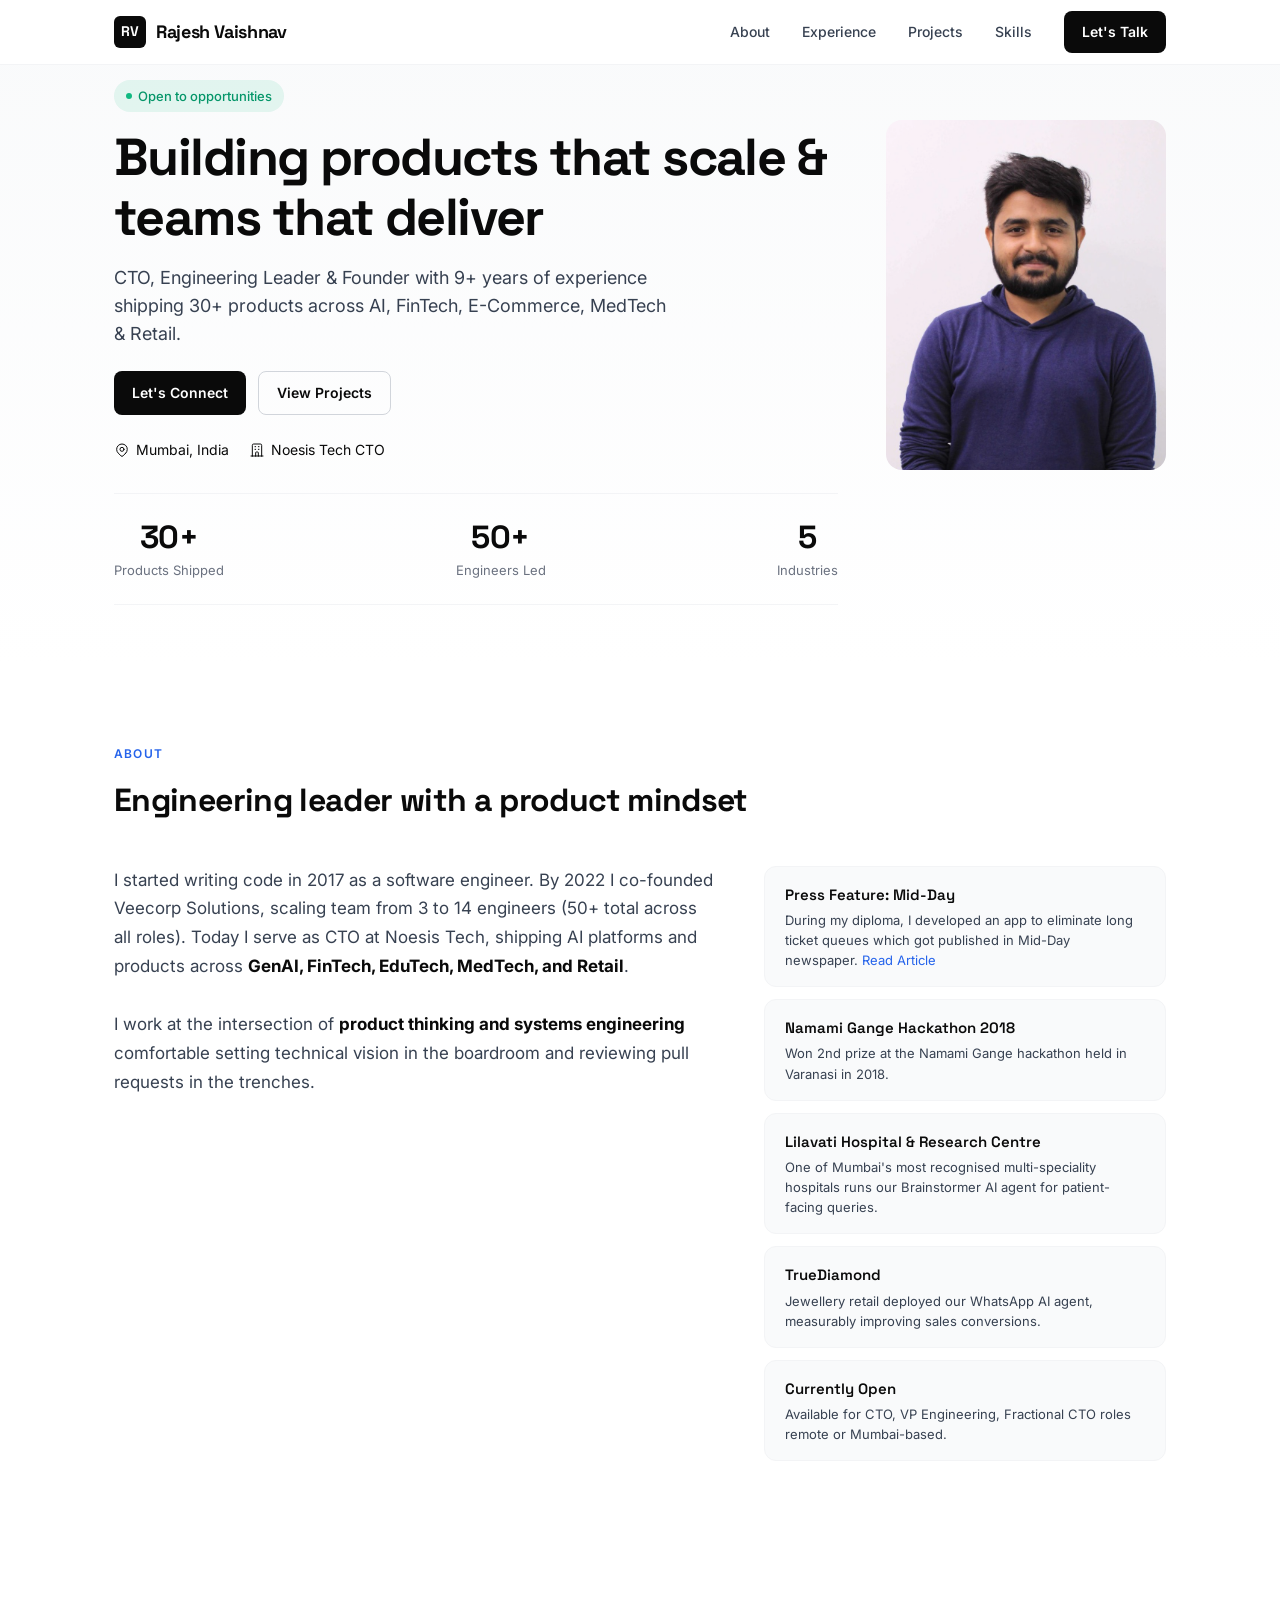
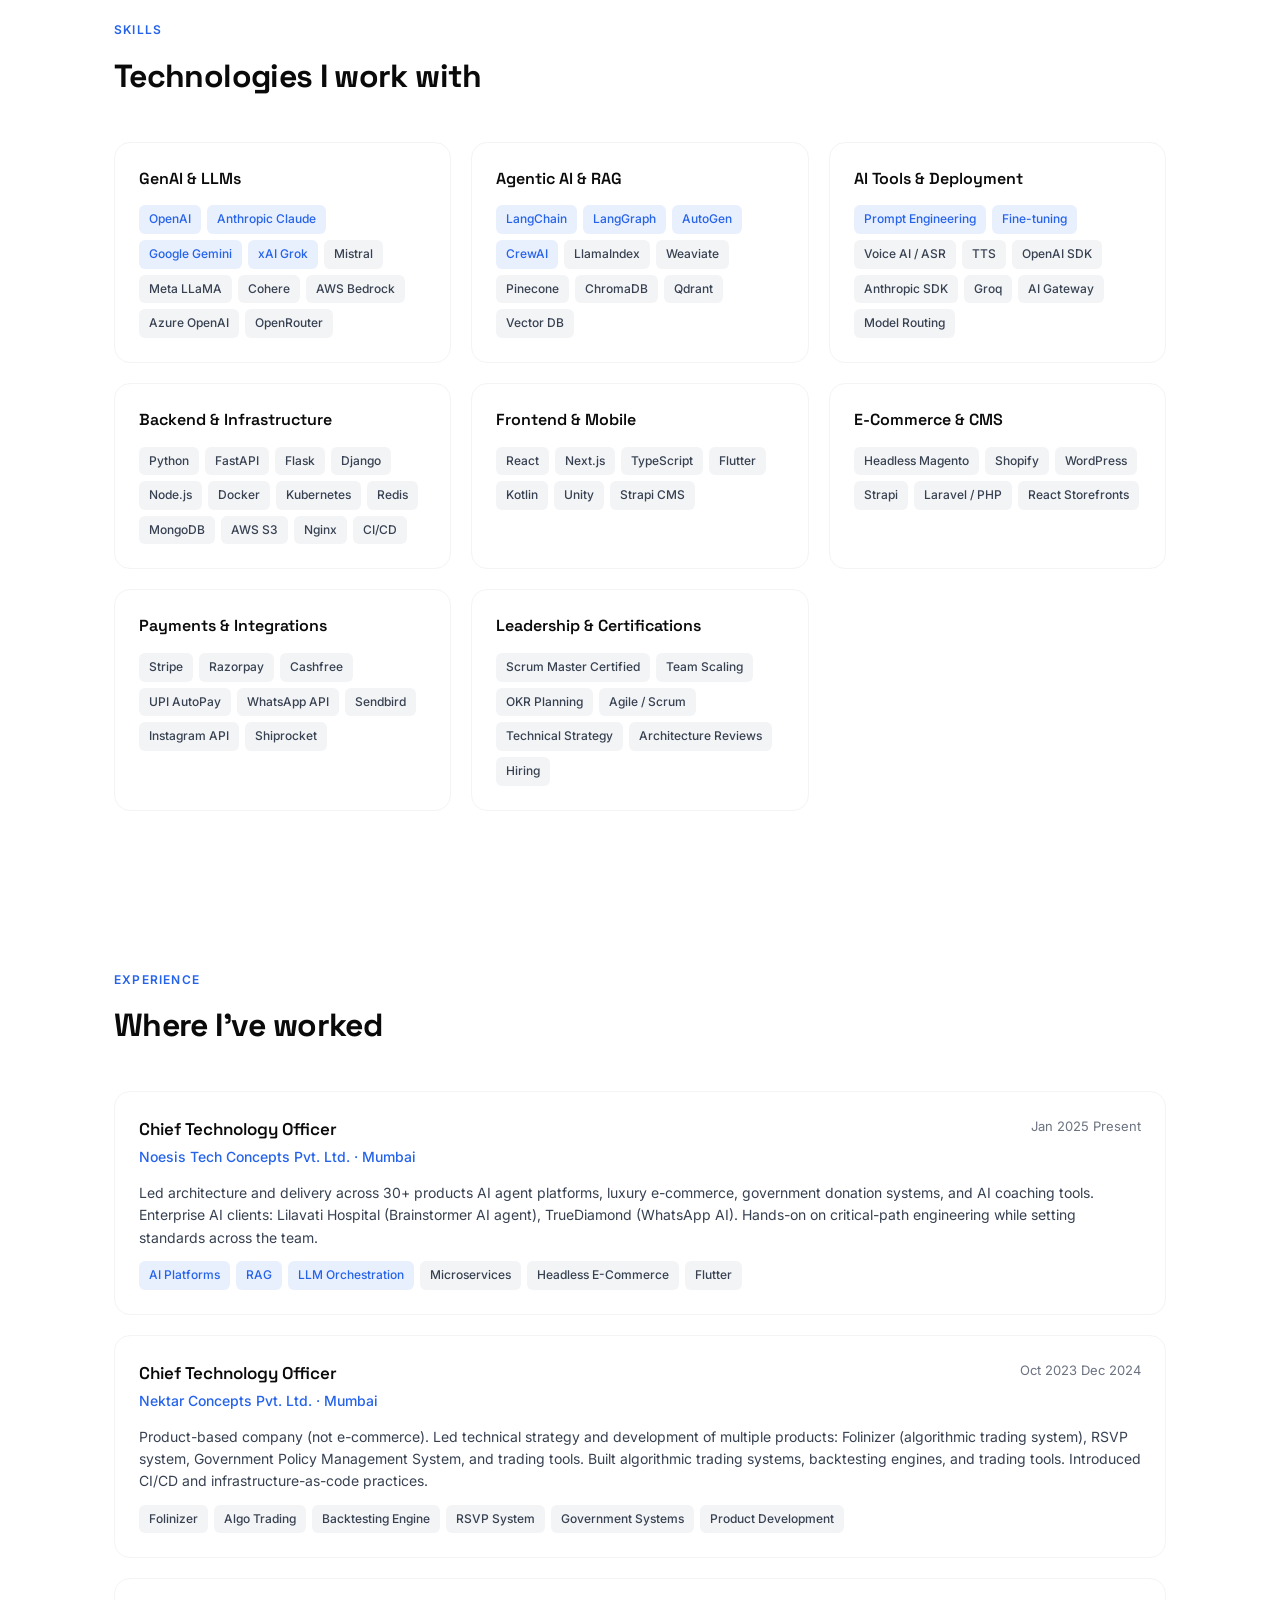
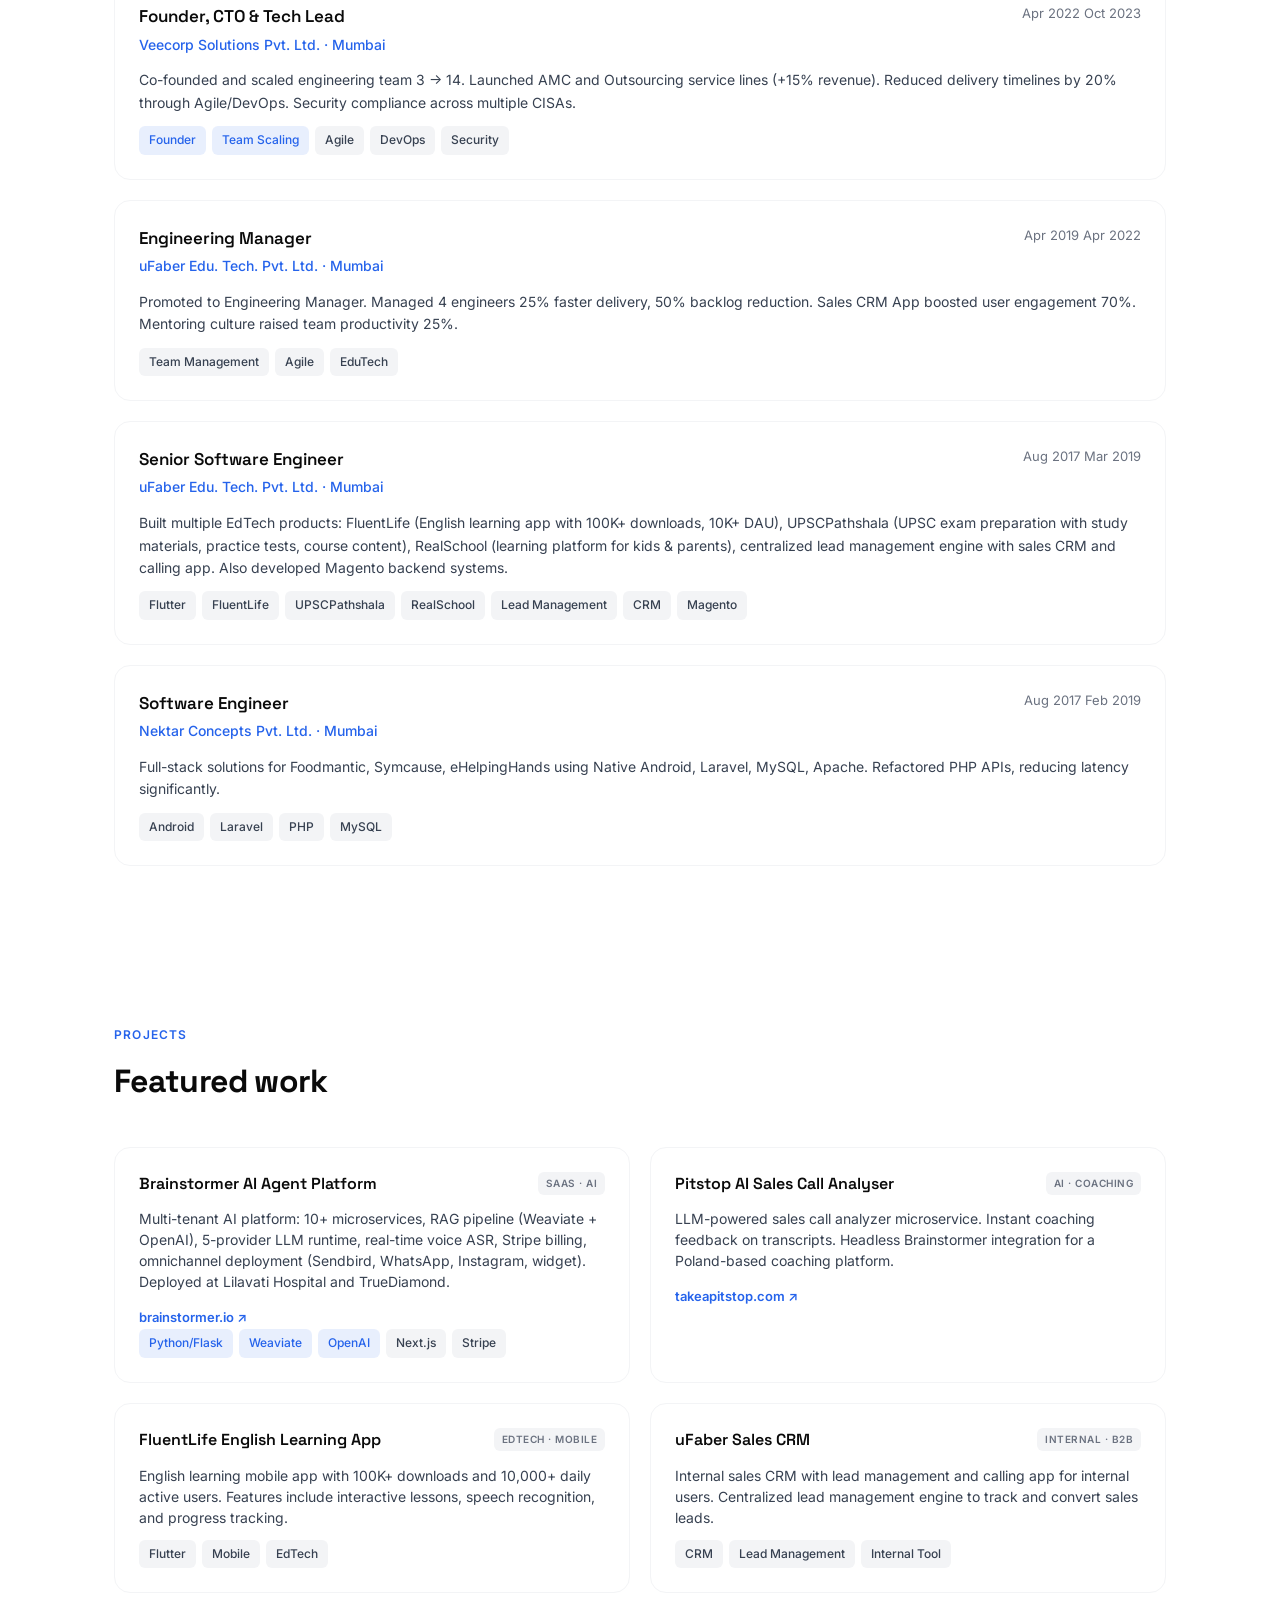
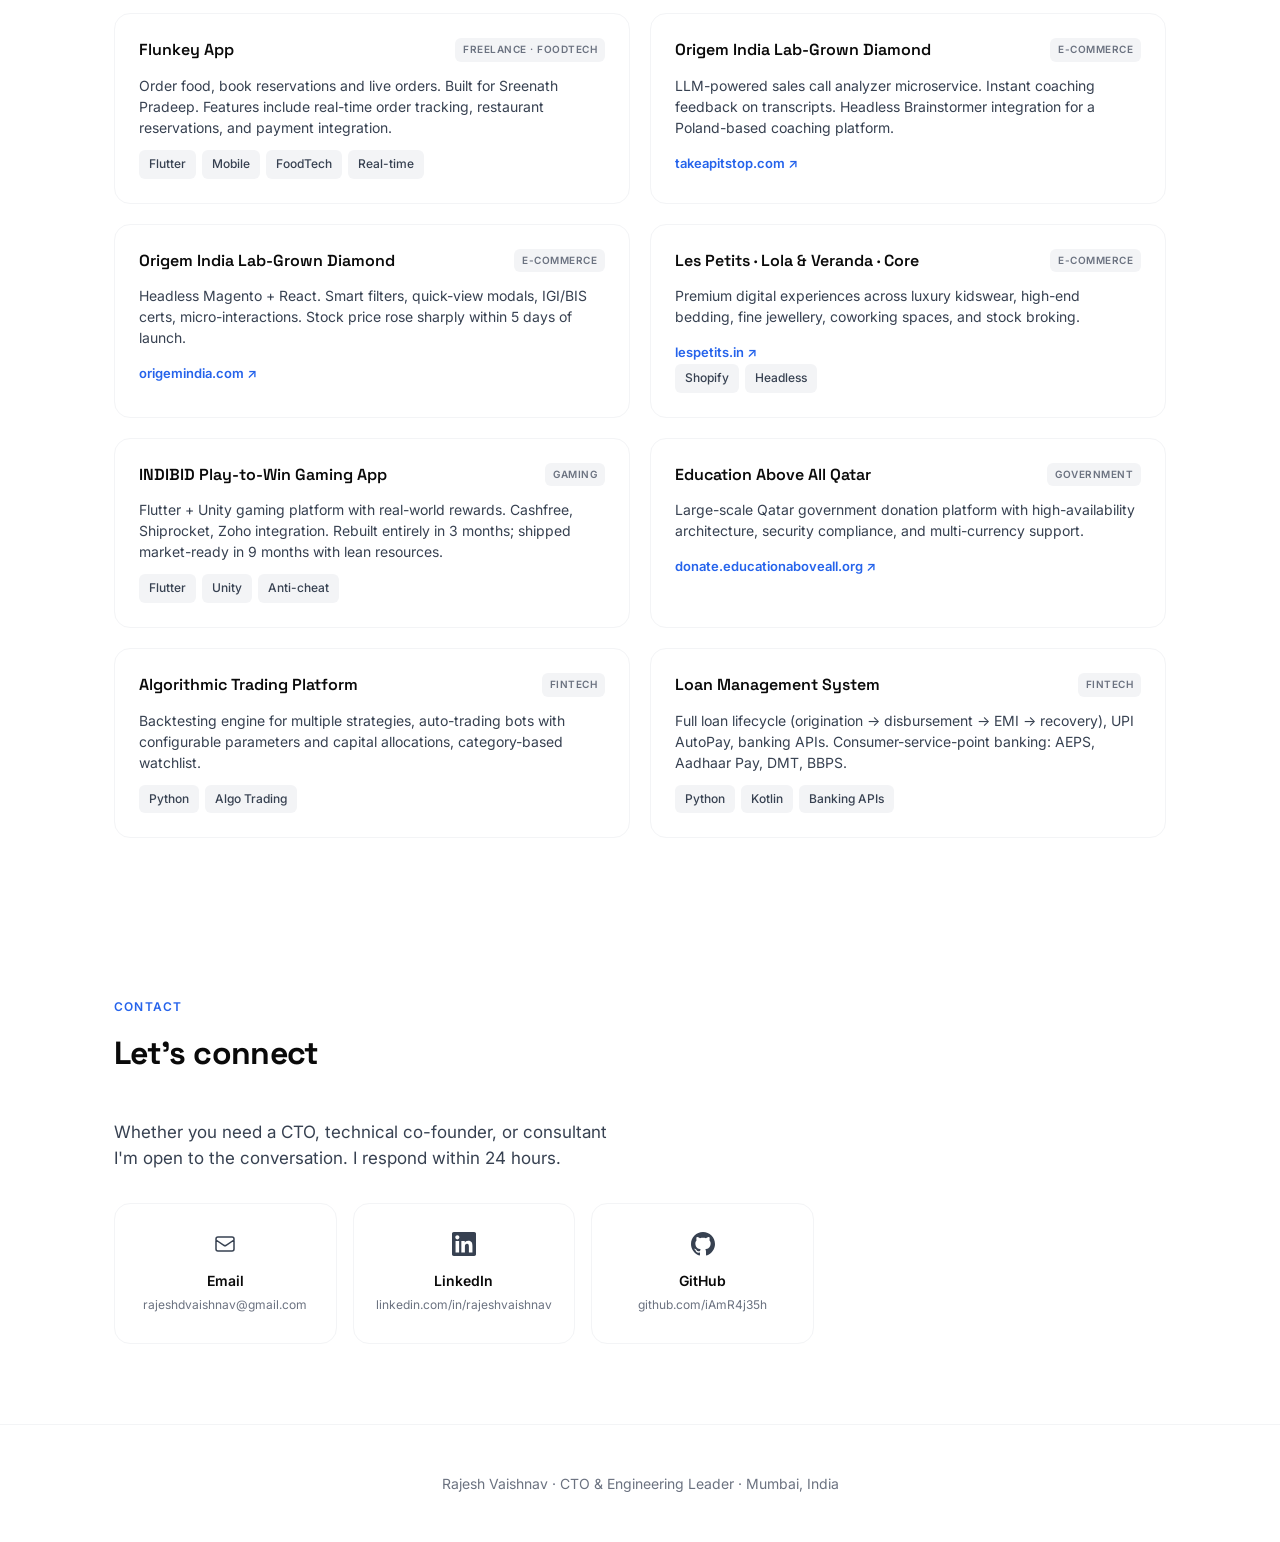
==== index.html @ 9f404435 "Add Namami Gange hackathon achievement" ====
<!DOCTYPE html>
<html lang="en">
<head>
  <meta charset="UTF-8"/>
  <meta name="viewport" content="width=device-width, initial-scale=1.0"/>
  <title>Rajesh Vaishnav CTO & Engineering Leader</title>
  <link rel="preconnect" href="https://fonts.googleapis.com">
  <link rel="preconnect" href="https://fonts.gstatic.com" crossorigin>
  <link href="https://fonts.googleapis.com/css2?family=Inter:wght@300;400;500;600;700;800&family=Space+Grotesk:wght@400;500;600;700&display=swap" rel="stylesheet">
  <style>
    :root {
      --black: #0A0A0A;
      --gray-950: #111827;
      --gray-900: #1F2937;
      --gray-700: #374151;
      --gray-500: #6B7280;
      --gray-300: #D1D5DB;
      --gray-200: #E5E7EB;
      --gray-100: #F3F4F6;
      --gray-50: #F9FAFB;
      --white: #FFFFFF;
      --accent: #2563EB;
      --accent-hover: #1D4ED8;
      --font-heading: 'Space Grotesk', sans-serif;
      --font-body: 'Inter', sans-serif;
      --max-width: 1100px;
    }

    *, *::before, *::after { box-sizing: border-box; margin: 0; padding: 0; }

    html { scroll-behavior: smooth; }
    body {
      background: var(--white);
      color: var(--black);
      font-family: var(--font-body);
      font-size: 16px;
      line-height: 1.55;
      -webkit-font-smoothing: antialiased;
    }

    a { color: inherit; text-decoration: none; }
    ul { list-style: none; }

    .container {
      max-width: var(--max-width);
      margin: 0 auto;
      padding: 0 24px;
    }

    /* Header */
    header {
      position: fixed;
      top: 0;
      left: 0;
      right: 0;
      background: rgba(255,255,255,0.9);
      backdrop-filter: blur(12px);
      -webkit-backdrop-filter: blur(12px);
      border-bottom: 1px solid var(--gray-100);
      z-index: 100;
    }

    header .container {
      display: flex;
      align-items: center;
      justify-content: space-between;
      height: 64px;
    }

    .logo {
      display: flex;
      align-items: center;
      gap: 10px;
      font-family: var(--font-heading);
      font-weight: 700;
      font-size: 18px;
      letter-spacing: -0.02em;
    }

    .logo-mark {
      width: 32px;
      height: 32px;
      background: var(--black);
      color: white;
      border-radius: 6px;
      display: flex;
      align-items: center;
      justify-content: center;
      font-size: 14px;
      font-weight: 700;
    }

    nav { display: flex; align-items: center; gap: 32px; }
    nav a {
      font-size: 14px;
      font-weight: 500;
      color: var(--gray-700);
      transition: color 0.15s;
    }
    nav a:hover { color: var(--black); }

    .btn {
      display: inline-flex;
      align-items: center;
      gap: 6px;
      padding: 10px 18px;
      background: var(--black);
      color: white;
      border-radius: 8px;
      font-size: 14px;
      font-weight: 600;
      transition: all 0.15s;
    }
    .btn:hover {
      background: var(--gray-900);
      transform: translateY(-1px);
    }
    .btn-outline {
      background: transparent;
      color: var(--black);
      border: 1px solid var(--gray-300);
    }
    .btn-outline:hover {
      border-color: var(--black);
      background: var(--black);
      color: white;
    }

    /* Hero */
    .hero {
      padding: 80px 0 60px;
      background: linear-gradient(180deg, var(--gray-50) 0%, var(--white) 100%);
    }

    .hero-top {
      display: flex;
      gap: 48px;
      align-items: flex-start;
    }

    .hero-content { 
      flex: 1; 
      min-width: 0;
    }
    .hero-content .stats { 
      justify-content: space-between; 
      width: 100%;
    }

    .hero-photo {
      width: 280px;
      height: 350px;
      border-radius: 16px;
      object-fit: cover;
      flex-shrink: 0;
      margin-top: 40px;
    }

    @media (max-width: 768px) {
      .hero { padding: 100px 0 40px; }
      .hero-top { flex-direction: column; }
      .hero-photo { width: 100%; height: auto; aspect-ratio: 4/5; margin-top: 24px; }
      .hero-content .stats { gap: 16px; justify-content: flex-start; }
      .hero-content .stats .stat-item { text-align: left; }
      .hero-btns { flex-direction: column; }
      .hero-meta { flex-wrap: wrap; gap: 12px; }
      .about-grid { grid-template-columns: 1fr; }
      .about-cards { margin-top: 24px; }
      .skills-grid { grid-template-columns: 1fr; }
      .projects-grid { grid-template-columns: 1fr; }
      .exp-card { flex-direction: column; gap: 8px; }
      .exp-header { flex-direction: column; gap: 4px; }
      .exp-year { margin-bottom: 0; }
      .contact-grid { grid-template-columns: 1fr; max-width: 100%; }
      nav { display: none; }
      section { padding: 48px 0; }
      .section-title { font-size: 24px; }
    }

    .hero h1 {
      font-family: var(--font-heading);
      font-size: clamp(36px, 5vw, 52px);
      font-weight: 700;
      line-height: 1.15;
      letter-spacing: -0.03em;
      max-width: 720px;
      margin-bottom: 16px;
    }

    .hero p {
      font-size: 18px;
      color: var(--gray-700);
      max-width: 560px;
      margin-bottom: 24px;
    }

    .hero-btns {
      display: flex;
      gap: 12px;
      margin-bottom: 0;
    }

    .hero-badge {
      display: inline-flex;
      align-items: center;
      gap: 6px;
      padding: 6px 12px;
      background: rgba(16, 185, 129, 0.1);
      border-radius: 20px;
      font-size: 13px;
      font-weight: 500;
      color: #059669;
      margin-bottom: 16px;
    }

    .hero-badge .dot {
      width: 6px;
      height: 6px;
      background: #10B981;
      border-radius: 50%;
    }

    .hero-meta {
      display: flex;
      align-items: center;
      gap: 20px;
      margin-top: 24px;
      flex-wrap: wrap;
    }

    .meta-item {
      display: flex;
      align-items: center;
      gap: 6px;
      font-size: 14px;
      color: var(--gray-600);
    }

    .meta-item svg { width: 16px; height: 16px; color: var(--gray-400); }

    /* Stats */
    .stats {
      display: flex;
      justify-content: center;
      gap: 48px;
      padding: 24px 0;
      margin-top: 32px;
      border-top: 1px solid var(--gray-100);
      border-bottom: 1px solid var(--gray-100);
    }

    .stat-item {
      text-align: center;
    }

    .stat-item strong {
      display: block;
      font-family: var(--font-heading);
      font-size: 32px;
      font-weight: 700;
      letter-spacing: -0.02em;
      line-height: 1.2;
      color: var(--black);
    }

    .stat-item span {
      display: block;
      font-size: 13px;
      color: var(--gray-500);
      margin-top: 4px;
    }

    /* Sections */
    section { padding: 80px 0; }

    .section-header {
      margin-bottom: 40px;
    }

    .section-label {
      font-size: 12px;
      font-weight: 600;
      text-transform: uppercase;
      letter-spacing: 0.1em;
      color: var(--accent);
      margin-bottom: 12px;
    }

    .section-title {
      font-family: var(--font-heading);
      font-size: 32px;
      font-weight: 700;
      letter-spacing: -0.02em;
    }

    /* About Grid */
    .about-grid {
      display: grid;
      grid-template-columns: 1.2fr 0.8fr;
      gap: 48px;
    }

    .about-text {
      font-size: 17px;
      color: var(--gray-700);
      line-height: 1.7;
    }

    .about-text strong { color: var(--black); }

    .about-cards {
      display: flex;
      flex-direction: column;
      gap: 12px;
    }

    .about-card {
      padding: 16px 20px;
      background: var(--gray-50);
      border-radius: 12px;
      border: 1px solid var(--gray-100);
    }

    .about-card h4 {
      font-family: var(--font-heading);
      font-size: 15px;
      font-weight: 600;
      margin-bottom: 4px;
    }

    .about-card p {
      font-size: 13px;
      color: var(--gray-700);
    }

    /* Skills */
    .skills-grid {
      display: grid;
      grid-template-columns: repeat(3, 1fr);
      gap: 20px;
    }

    .skill-card {
      padding: 24px;
      background: var(--white);
      border: 1px solid var(--gray-100);
      border-radius: 16px;
      transition: all 0.2s;
    }

    .skill-card:hover {
      border-color: var(--gray-300);
      box-shadow: 0 8px 24px rgba(0,0,0,0.06);
    }

    .skill-card h4 {
      font-family: var(--font-heading);
      font-size: 16px;
      font-weight: 600;
      margin-bottom: 14px;
    }

    .skill-tags {
      display: flex;
      flex-wrap: wrap;
      gap: 6px;
    }

    .skill-tag {
      padding: 5px 10px;
      background: var(--gray-100);
      border-radius: 6px;
      font-size: 12px;
      font-weight: 500;
      color: var(--gray-700);
    }

    .skill-tag.accent {
      background: rgba(37, 99, 235, 0.1);
      color: var(--accent);
    }

    /* Experience */
    .exp-list {
      display: flex;
      flex-direction: column;
      gap: 20px;
    }

    .exp-card {
      display: flex;
      gap: 24px;
      padding: 24px;
      background: var(--white);
      border: 1px solid var(--gray-100);
      border-radius: 16px;
      transition: all 0.2s;
    }

    .exp-card:hover {
      border-color: var(--gray-300);
      box-shadow: 0 8px 24px rgba(0,0,0,0.06);
    }

    .exp-year {
      font-size: 13px;
      color: var(--gray-500);
      margin-bottom: 4px;
    }

    .exp-header {
      display: flex;
      justify-content: space-between;
      align-items: flex-start;
      margin-bottom: 4px;
    }

    .exp-header h4 {
      flex: 1;
      padding-right: 16px;
    }

    .exp-content h4 {
      font-family: var(--font-heading);
      font-size: 17px;
      font-weight: 600;
      margin-bottom: 4px;
    }

    .exp-company {
      font-size: 14px;
      font-weight: 500;
      color: var(--accent);
      margin-bottom: 10px;
    }

    .exp-desc {
      font-size: 14px;
      color: var(--gray-700);
      line-height: 1.6;
      margin-bottom: 12px;
    }

    /* Projects */
    .projects-grid {
      display: grid;
      grid-template-columns: repeat(2, 1fr);
      gap: 20px;
    }

    .project-card {
      padding: 24px;
      background: var(--white);
      border: 1px solid var(--gray-100);
      border-radius: 16px;
      transition: all 0.2s;
    }

    .project-card:hover {
      border-color: var(--gray-300);
      box-shadow: 0 8px 24px rgba(0,0,0,0.06);
    }

    .project-header {
      display: flex;
      align-items: flex-start;
      justify-content: space-between;
      margin-bottom: 12px;
    }

    .project-name {
      font-family: var(--font-heading);
      font-size: 16px;
      font-weight: 600;
      flex: 1;
      padding-right: 12px;
    }

    .project-type {
      font-size: 10px;
      font-weight: 600;
      text-transform: uppercase;
      letter-spacing: 0.05em;
      padding: 4px 8px;
      background: var(--gray-100);
      border-radius: 6px;
      color: var(--gray-500);
    }

    .project-desc {
      font-size: 14px;
      color: var(--gray-700);
      line-height: 1.5;
      margin-bottom: 12px;
    }

    .project-link {
      font-size: 13px;
      font-weight: 600;
      color: var(--accent);
      display: inline-flex;
      align-items: center;
      gap: 4px;
    }
    .project-link:hover { text-decoration: underline; }

    /* Contact */
    .contact-grid {
      display: grid;
      grid-template-columns: repeat(3, 1fr);
      gap: 16px;
      max-width: 700px;
    }

    .contact-card {
      display: flex;
      flex-direction: column;
      align-items: center;
      padding: 28px 16px;
      background: var(--white);
      border: 1px solid var(--gray-100);
      border-radius: 16px;
      text-align: center;
      transition: all 0.2s;
    }

    .contact-card:hover {
      border-color: var(--gray-300);
      box-shadow: 0 8px 24px rgba(0,0,0,0.06);
    }

    .contact-card svg {
      width: 24px;
      height: 24px;
      margin-bottom: 14px;
      color: var(--gray-700);
    }

    .contact-card strong {
      font-size: 14px;
      font-weight: 600;
      margin-bottom: 4px;
    }

    .contact-card span {
      font-size: 12px;
      color: var(--gray-500);
    }

    /* Footer */
    footer {
      padding: 48px 0;
      border-top: 1px solid var(--gray-100);
      text-align: center;
    }

    footer p {
      font-size: 14px;
      color: var(--gray-500);
    }

    /* Responsive */
    @media (max-width: 900px) {
      .about-grid { grid-template-columns: 1fr; }
      .skills-grid { grid-template-columns: repeat(2, 1fr); }
      .projects-grid { grid-template-columns: 1fr; }
      .contact-grid { grid-template-columns: repeat(2, 1fr); }
      nav { display: none; }
    }



    @media (prefers-reduced-motion: reduce) {
      * { transition: none !important; animation: none !important; }
    }
  </style>
</head>
<body>

  <header>
    <div class="container">
      <a href="#" class="logo">
        <div class="logo-mark">RV</div>
        <span>Rajesh Vaishnav</span>
      </a>
      <nav>
        <a href="#about">About</a>
        <a href="#experience">Experience</a>
        <a href="#projects">Projects</a>
        <a href="#skills">Skills</a>
        <a href="#contact" class="btn">Let's Talk</a>
      </nav>
    </div>
  </header>

  <main>
    <!-- Hero -->
    <section class="hero">
      <div class="container">
        <div class="hero-top">
          <div class="hero-content">
            <div class="hero-badge">
              <span class="dot"></span>
              Open to opportunities
            </div>
            <h1>Building products that scale & teams that deliver</h1>
            <p>CTO, Engineering Leader & Founder with 9+ years of experience shipping 30+ products across AI, FinTech, E-Commerce, MedTech & Retail.</p>
            
            <div class="hero-btns">
              <a href="#contact" class="btn">Let's Connect</a>
              <a href="#projects" class="btn btn-outline">View Projects</a>
            </div>

            <div class="hero-meta">
              <div class="meta-item">
                <svg fill="none" stroke="currentColor" viewBox="0 0 24 24"><path stroke-linecap="round" stroke-linejoin="round" stroke-width="1.5" d="M17.657 16.657L13.414 20.9a1.998 1.998 0 01-2.827 0l-4.244-4.243a8 8 0 1111.314 0z"/><path stroke-linecap="round" stroke-linejoin="round" stroke-width="1.5" d="M15 11a3 3 0 11-6 0 3 3 0 016 0z"/></svg>
                <span>Mumbai, India</span>
              </div>
              <div class="meta-item">
                <svg fill="none" stroke="currentColor" viewBox="0 0 24 24"><path stroke-linecap="round" stroke-linejoin="round" stroke-width="1.5" d="M19 21V5a2 2 0 00-2-2H7a2 2 0 00-2 2v16m14 0h2m-2 0h-5m-9 0H3m2 0h5M9 7h1m-1 4h1m4-4h1m-1 4h1m-5 10v-5a1 1 0 011-1h2a1 1 0 011 1v5m-4 0h4"/></svg>
                <a href="https://noesis.tech/" target="_blank">Noesis Tech CTO</a>
              </div>
            </div>

            <div class="stats">
              <div class="stat-item">
                <strong>30+</strong>
                <span>Products Shipped</span>
              </div>
              <div class="stat-item">
                <strong>50+</strong>
                <span>Engineers Led</span>
              </div>
              <div class="stat-item">
                <strong>5</strong>
                <span>Industries</span>
              </div>
            </div>
          </div>
          <img src="profile-passport.png" alt="Rajesh Vaishnav" class="hero-photo">
        </div>
      </div>
    </section>

    <!-- About -->
    <section id="about">
      <div class="container">
        <div class="section-header">
          <div class="section-label">About</div>
          <h2 class="section-title">Engineering leader with a product mindset</h2>
        </div>

        <div class="about-grid">
          <div class="about-text">
            <p>I started writing code in 2017 as a software engineer. By 2022 I co-founded Veecorp Solutions, scaling team from 3 to 14 engineers (50+ total across all roles). Today I serve as CTO at <a href="https://noesis.tech/" target="_blank">Noesis Tech</a>, shipping AI platforms and products across <strong>GenAI, FinTech, EduTech, MedTech, and Retail</strong>.</p>
            <br/>
            <p>I work at the intersection of <strong>product thinking and systems engineering</strong> comfortable setting technical vision in the boardroom and reviewing pull requests in the trenches.</p>
          </div>
          
          <div class="about-cards">
            <div class="about-card">
              <h4>Press Feature: Mid-Day</h4>
              <p>During my diploma, I developed an app to eliminate long ticket queues which got published in Mid-Day newspaper. <a href="https://www.mid-day.com/mumbai/mumbai-news/article/mumbai-techies-develop-app-that-can-end-long-ticket-queues-15211059" target="_blank" style="color: var(--accent);">Read Article</a></p>
            </div>
            <div class="about-card">
              <h4>Namami Gange Hackathon 2018</h4>
              <p>Won 2nd prize at the Namami Gange hackathon held in Varanasi in 2018.</p>
            </div>
            <div class="about-card">
              <h4>Lilavati Hospital & Research Centre</h4>
              <p>One of Mumbai's most recognised multi-speciality hospitals runs our Brainstormer AI agent for patient-facing queries.</p>
            </div>
            <div class="about-card">
              <h4>TrueDiamond</h4>
              <p>Jewellery retail deployed our WhatsApp AI agent, measurably improving sales conversions.</p>
            </div>
            <div class="about-card">
              <h4>Currently Open</h4>
              <p>Available for CTO, VP Engineering, Fractional CTO roles remote or Mumbai-based.</p>
            </div>
          </div>
        </div>
      </div>
    </section>

    <!-- Skills -->
    <section id="skills">
      <div class="container">
        <div class="section-header">
          <div class="section-label">Skills</div>
          <h2 class="section-title">Technologies I work with</h2>
        </div>

        <div class="skills-grid">
          <div class="skill-card">
            <h4>GenAI & LLMs</h4>
            <div class="skill-tags">
              <span class="skill-tag accent">OpenAI</span>
              <span class="skill-tag accent">Anthropic Claude</span>
              <span class="skill-tag accent">Google Gemini</span>
              <span class="skill-tag accent">xAI Grok</span>
              <span class="skill-tag">Mistral</span>
              <span class="skill-tag">Meta LLaMA</span>
              <span class="skill-tag">Cohere</span>
              <span class="skill-tag">AWS Bedrock</span>
              <span class="skill-tag">Azure OpenAI</span>
              <span class="skill-tag">OpenRouter</span>
            </div>
          </div>

          <div class="skill-card">
            <h4>Agentic AI & RAG</h4>
            <div class="skill-tags">
              <span class="skill-tag accent">LangChain</span>
              <span class="skill-tag accent">LangGraph</span>
              <span class="skill-tag accent">AutoGen</span>
              <span class="skill-tag accent">CrewAI</span>
              <span class="skill-tag">LlamaIndex</span>
              <span class="skill-tag">Weaviate</span>
              <span class="skill-tag">Pinecone</span>
              <span class="skill-tag">ChromaDB</span>
              <span class="skill-tag">Qdrant</span>
              <span class="skill-tag">Vector DB</span>
            </div>
          </div>

          <div class="skill-card">
            <h4>AI Tools & Deployment</h4>
            <div class="skill-tags">
              <span class="skill-tag accent">Prompt Engineering</span>
              <span class="skill-tag accent">Fine-tuning</span>
              <span class="skill-tag">Voice AI / ASR</span>
              <span class="skill-tag">TTS</span>
              <span class="skill-tag">OpenAI SDK</span>
              <span class="skill-tag">Anthropic SDK</span>
              <span class="skill-tag">Groq</span>
              <span class="skill-tag">AI Gateway</span>
              <span class="skill-tag">Model Routing</span>
            </div>
          </div>

          <div class="skill-card">
            <h4>Backend & Infrastructure</h4>
            <div class="skill-tags">
              <span class="skill-tag">Python</span>
              <span class="skill-tag">FastAPI</span>
              <span class="skill-tag">Flask</span>
              <span class="skill-tag">Django</span>
              <span class="skill-tag">Node.js</span>
              <span class="skill-tag">Docker</span>
              <span class="skill-tag">Kubernetes</span>
              <span class="skill-tag">Redis</span>
              <span class="skill-tag">MongoDB</span>
              <span class="skill-tag">AWS S3</span>
              <span class="skill-tag">Nginx</span>
              <span class="skill-tag">CI/CD</span>
            </div>
          </div>

          <div class="skill-card">
            <h4>Frontend & Mobile</h4>
            <div class="skill-tags">
              <span class="skill-tag">React</span>
              <span class="skill-tag">Next.js</span>
              <span class="skill-tag">TypeScript</span>
              <span class="skill-tag">Flutter</span>
              <span class="skill-tag">Kotlin</span>
              <span class="skill-tag">Unity</span>
              <span class="skill-tag">Strapi CMS</span>
            </div>
          </div>

          <div class="skill-card">
            <h4>E-Commerce & CMS</h4>
            <div class="skill-tags">
              <span class="skill-tag">Headless Magento</span>
              <span class="skill-tag">Shopify</span>
              <span class="skill-tag">WordPress</span>
              <span class="skill-tag">Strapi</span>
              <span class="skill-tag">Laravel / PHP</span>
              <span class="skill-tag">React Storefronts</span>
            </div>
          </div>

          <div class="skill-card">
            <h4>Payments & Integrations</h4>
            <div class="skill-tags">
              <span class="skill-tag">Stripe</span>
              <span class="skill-tag">Razorpay</span>
              <span class="skill-tag">Cashfree</span>
              <span class="skill-tag">UPI AutoPay</span>
              <span class="skill-tag">WhatsApp API</span>
              <span class="skill-tag">Sendbird</span>
              <span class="skill-tag">Instagram API</span>
              <span class="skill-tag">Shiprocket</span>
            </div>
          </div>

          <div class="skill-card">
            <h4>Leadership & Certifications</h4>
            <div class="skill-tags">
              <span class="skill-tag">Scrum Master Certified</span>
              <span class="skill-tag">Team Scaling</span>
              <span class="skill-tag">OKR Planning</span>
              <span class="skill-tag">Agile / Scrum</span>
              <span class="skill-tag">Technical Strategy</span>
              <span class="skill-tag">Architecture Reviews</span>
              <span class="skill-tag">Hiring</span>
            </div>
          </div>
        </div>
      </div>
    </section>

    <!-- Experience -->
    <section id="experience">
      <div class="container">
        <div class="section-header">
          <div class="section-label">Experience</div>
          <h2 class="section-title">Where I've worked</h2>
        </div>

          <div class="exp-list">
          <div class="exp-card">
            <div class="exp-content">
              <div class="exp-header">
                <div>
                  <h4>Chief Technology Officer</h4>
                  <div class="exp-company">Noesis Tech Concepts Pvt. Ltd. · Mumbai</div>
                </div>
                <div class="exp-year">Jan 2025 Present</div>
              </div>
              <p class="exp-desc">Led architecture and delivery across 30+ products AI agent platforms, luxury e-commerce, government donation systems, and AI coaching tools. Enterprise AI clients: Lilavati Hospital (Brainstormer AI agent), TrueDiamond (WhatsApp AI). Hands-on on critical-path engineering while setting standards across the team.</p>
              <div class="skill-tags">
                <span class="skill-tag accent">AI Platforms</span>
                <span class="skill-tag accent">RAG</span>
                <span class="skill-tag accent">LLM Orchestration</span>
                <span class="skill-tag">Microservices</span>
                <span class="skill-tag">Headless E-Commerce</span>
                <span class="skill-tag">Flutter</span>
              </div>
            </div>
          </div>

          <div class="exp-card">
            <div class="exp-content">
              <div class="exp-header">
                <div>
                  <h4>Chief Technology Officer</h4>
                  <div class="exp-company">Nektar Concepts Pvt. Ltd. · Mumbai</div>
                </div>
                <div class="exp-year">Oct 2023 Dec 2024</div>
              </div>
              <p class="exp-desc">Product-based company (not e-commerce). Led technical strategy and development of multiple products: Folinizer (algorithmic trading system), RSVP system, Government Policy Management System, and trading tools. Built algorithmic trading systems, backtesting engines, and trading tools. Introduced CI/CD and infrastructure-as-code practices.</p>
              <div class="skill-tags">
                <span class="skill-tag">Folinizer</span>
                <span class="skill-tag">Algo Trading</span>
                <span class="skill-tag">Backtesting Engine</span>
                <span class="skill-tag">RSVP System</span>
                <span class="skill-tag">Government Systems</span>
                <span class="skill-tag">Product Development</span>
              </div>
            </div>
          </div>

          <div class="exp-card">
            <div class="exp-content">
              <div class="exp-header">
                <div>
                  <h4>Founder, CTO & Tech Lead</h4>
                  <div class="exp-company">Veecorp Solutions Pvt. Ltd. · Mumbai</div>
                </div>
                <div class="exp-year">Apr 2022 Oct 2023</div>
              </div>
              <p class="exp-desc">Co-founded and scaled engineering team 3 → 14. Launched AMC and Outsourcing service lines (+15% revenue). Reduced delivery timelines by 20% through Agile/DevOps. Security compliance across multiple CISAs.</p>
              <div class="skill-tags">
                <span class="skill-tag accent">Founder</span>
                <span class="skill-tag accent">Team Scaling</span>
                <span class="skill-tag">Agile</span>
                <span class="skill-tag">DevOps</span>
                <span class="skill-tag">Security</span>
              </div>
            </div>
          </div>

          <div class="exp-card">
            <div class="exp-content">
              <div class="exp-header">
                <div>
                  <h4>Engineering Manager</h4>
                  <div class="exp-company">uFaber Edu. Tech. Pvt. Ltd. · Mumbai</div>
                </div>
                <div class="exp-year">Apr 2019 Apr 2022</div>
              </div>
              <p class="exp-desc">Promoted to Engineering Manager. Managed 4 engineers 25% faster delivery, 50% backlog reduction. Sales CRM App boosted user engagement 70%. Mentoring culture raised team productivity 25%.</p>
              <div class="skill-tags">
                <span class="skill-tag">Team Management</span>
                <span class="skill-tag">Agile</span>
                <span class="skill-tag">EduTech</span>
              </div>
            </div>
          </div>

          <div class="exp-card">
            <div class="exp-content">
              <div class="exp-header">
                <div>
                  <h4>Senior Software Engineer</h4>
                  <div class="exp-company">uFaber Edu. Tech. Pvt. Ltd. · Mumbai</div>
                </div>
                <div class="exp-year">Aug 2017 Mar 2019</div>
              </div>
              <p class="exp-desc">Built multiple EdTech products: FluentLife (English learning app with 100K+ downloads, 10K+ DAU), UPSCPathshala (UPSC exam preparation with study materials, practice tests, course content), RealSchool (learning platform for kids & parents), centralized lead management engine with sales CRM and calling app. Also developed Magento backend systems.</p>
              <div class="skill-tags">
                <span class="skill-tag">Flutter</span>
                <span class="skill-tag">FluentLife</span>
                <span class="skill-tag">UPSCPathshala</span>
                <span class="skill-tag">RealSchool</span>
                <span class="skill-tag">Lead Management</span>
                <span class="skill-tag">CRM</span>
                <span class="skill-tag">Magento</span>
              </div>
            </div>
          </div>

          <div class="exp-card">
            <div class="exp-content">
              <div class="exp-header">
                <div>
                  <h4>Software Engineer</h4>
                  <div class="exp-company">Nektar Concepts Pvt. Ltd. · Mumbai</div>
                </div>
                <div class="exp-year">Aug 2017 Feb 2019</div>
              </div>
              <p class="exp-desc">Full-stack solutions for Foodmantic, Symcause, eHelpingHands using Native Android, Laravel, MySQL, Apache. Refactored PHP APIs, reducing latency significantly.</p>
              <div class="skill-tags">
                <span class="skill-tag">Android</span>
                <span class="skill-tag">Laravel</span>
                <span class="skill-tag">PHP</span>
                <span class="skill-tag">MySQL</span>
              </div>
            </div>
          </div>
        </div>
      </div>
    </section>

    <!-- Projects -->
    <section id="projects">
      <div class="container">
        <div class="section-header">
          <div class="section-label">Projects</div>
          <h2 class="section-title">Featured work</h2>
        </div>

        <div class="projects-grid">
          <div class="project-card">
            <div class="project-header">
              <span class="project-name">Brainstormer AI Agent Platform</span>
              <span class="project-type">SaaS · AI</span>
            </div>
            <p class="project-desc">Multi-tenant AI platform: 10+ microservices, RAG pipeline (Weaviate + OpenAI), 5-provider LLM runtime, real-time voice ASR, Stripe billing, omnichannel deployment (Sendbird, WhatsApp, Instagram, widget). Deployed at Lilavati Hospital and TrueDiamond.</p>
            <a href="https://brainstormer.io/" target="_blank" class="project-link">brainstormer.io ↗</a>
            <div class="skill-tags">
              <span class="skill-tag accent">Python/Flask</span>
              <span class="skill-tag accent">Weaviate</span>
              <span class="skill-tag accent">OpenAI</span>
              <span class="skill-tag">Next.js</span>
              <span class="skill-tag">Stripe</span>
            </div>
          </div>

          <div class="project-card">
            <div class="project-header">
              <span class="project-name">Pitstop AI Sales Call Analyser</span>
              <span class="project-type">AI · coaching</span>
            </div>
            <p class="project-desc">LLM-powered sales call analyzer microservice. Instant coaching feedback on transcripts. Headless Brainstormer integration for a Poland-based coaching platform.</p>
            <a href="https://takeapitstop.com" target="_blank" class="project-link">takeapitstop.com ↗</a>
          </div>

          <div class="project-card">
            <div class="project-header">
              <span class="project-name">FluentLife English Learning App</span>
              <span class="project-type">EdTech · Mobile</span>
            </div>
            <p class="project-desc">English learning mobile app with 100K+ downloads and 10,000+ daily active users. Features include interactive lessons, speech recognition, and progress tracking.</p>
            <div class="skill-tags">
              <span class="skill-tag">Flutter</span>
              <span class="skill-tag">Mobile</span>
              <span class="skill-tag">EdTech</span>
            </div>
          </div>

          <div class="project-card">
            <div class="project-header">
              <span class="project-name">uFaber Sales CRM</span>
              <span class="project-type">Internal · B2B</span>
            </div>
            <p class="project-desc">Internal sales CRM with lead management and calling app for internal users. Centralized lead management engine to track and convert sales leads.</p>
            <div class="skill-tags">
              <span class="skill-tag">CRM</span>
              <span class="skill-tag">Lead Management</span>
              <span class="skill-tag">Internal Tool</span>
            </div>
          </div>

          <div class="project-card">
            <div class="project-header">
              <span class="project-name">Flunkey App</span>
              <span class="project-type">Freelance · FoodTech</span>
            </div>
            <p class="project-desc">Order food, book reservations and live orders. Built for Sreenath Pradeep. Features include real-time order tracking, restaurant reservations, and payment integration.</p>
            <div class="skill-tags">
              <span class="skill-tag">Flutter</span>
              <span class="skill-tag">Mobile</span>
              <span class="skill-tag">FoodTech</span>
              <span class="skill-tag">Real-time</span>
            </div>
          </div>

          <div class="project-card">
            <div class="project-header">
              <span class="project-name">Origem India Lab-Grown Diamond</span>
              <span class="project-type">E-Commerce</span>
            </div>
            <p class="project-desc">LLM-powered sales call analyzer microservice. Instant coaching feedback on transcripts. Headless Brainstormer integration for a Poland-based coaching platform.</p>
            <a href="https://takeapitstop.com" target="_blank" class="project-link">takeapitstop.com ↗</a>
          </div>

          <div class="project-card">
            <div class="project-header">
              <span class="project-name">Origem India Lab-Grown Diamond</span>
              <span class="project-type">E-Commerce</span>
            </div>
            <p class="project-desc">Headless Magento + React. Smart filters, quick-view modals, IGI/BIS certs, micro-interactions. Stock price rose sharply within 5 days of launch.</p>
            <a href="https://origemindia.com" target="_blank" class="project-link">origemindia.com ↗</a>
          </div>

          <div class="project-card">
            <div class="project-header">
              <span class="project-name">Les Petits · Lola & Veranda · Core</span>
              <span class="project-type">E-Commerce</span>
            </div>
            <p class="project-desc">Premium digital experiences across luxury kidswear, high-end bedding, fine jewellery, coworking spaces, and stock broking.</p>
            <a href="https://lespetits.in/" target="_blank" class="project-link">lespetits.in ↗</a>
            <div class="skill-tags">
              <span class="skill-tag">Shopify</span>
              <span class="skill-tag">Headless</span>
            </div>
          </div>

          <div class="project-card">
            <div class="project-header">
              <span class="project-name">INDIBID Play-to-Win Gaming App</span>
              <span class="project-type">Gaming</span>
            </div>
            <p class="project-desc">Flutter + Unity gaming platform with real-world rewards. Cashfree, Shiprocket, Zoho integration. Rebuilt entirely in 3 months; shipped market-ready in 9 months with lean resources.</p>
            <div class="skill-tags">
              <span class="skill-tag">Flutter</span>
              <span class="skill-tag">Unity</span>
              <span class="skill-tag">Anti-cheat</span>
            </div>
          </div>

          <div class="project-card">
            <div class="project-header">
              <span class="project-name">Education Above All Qatar</span>
              <span class="project-type">Government</span>
            </div>
            <p class="project-desc">Large-scale Qatar government donation platform with high-availability architecture, security compliance, and multi-currency support.</p>
            <a href="https://donate.educationaboveall.org" target="_blank" class="project-link">donate.educationaboveall.org ↗</a>
          </div>

          <div class="project-card">
            <div class="project-header">
              <span class="project-name">Algorithmic Trading Platform</span>
              <span class="project-type">FinTech</span>
            </div>
            <p class="project-desc">Backtesting engine for multiple strategies, auto-trading bots with configurable parameters and capital allocations, category-based watchlist.</p>
            <div class="skill-tags">
              <span class="skill-tag">Python</span>
              <span class="skill-tag">Algo Trading</span>
            </div>
          </div>

          <div class="project-card">
            <div class="project-header">
              <span class="project-name">Loan Management System</span>
              <span class="project-type">FinTech</span>
            </div>
            <p class="project-desc">Full loan lifecycle (origination → disbursement → EMI → recovery), UPI AutoPay, banking APIs. Consumer-service-point banking: AEPS, Aadhaar Pay, DMT, BBPS.</p>
            <div class="skill-tags">
              <span class="skill-tag">Python</span>
              <span class="skill-tag">Kotlin</span>
              <span class="skill-tag">Banking APIs</span>
            </div>
          </div>
        </div>
      </div>
    </section>

    <!-- Contact -->
    <section id="contact">
      <div class="container">
        <div class="section-header">
          <div class="section-label">Contact</div>
          <h2 class="section-title">Let's connect</h2>
        </div>

        <p style="font-size: 17px; color: var(--gray-700); margin-bottom: 32px; max-width: 500px;">
          Whether you need a CTO, technical co-founder, or consultant I'm open to the conversation. I respond within 24 hours.
        </p>

        <div class="contact-grid">
          <a href="mailto:rajeshdvaishnav@gmail.com" class="contact-card">
            <svg fill="none" stroke="currentColor" viewBox="0 0 24 24"><path stroke-linecap="round" stroke-linejoin="round" stroke-width="1.5" d="M3 8l7.89 5.26a2 2 0 002.22 0L21 8M5 19h14a2 2 0 002-2V7a2 2 0 00-2-2H5a2 2 0 00-2 2v10a2 2 0 002 2z"/></svg>
            <strong>Email</strong>
            <span>rajeshdvaishnav@gmail.com</span>
          </a>

          <a href="https://linkedin.com/in/rajeshvaishnav" target="_blank" class="contact-card">
            <svg fill="currentColor" viewBox="0 0 24 24"><path d="M20.447 20.452h-3.554v-5.569c0-1.328-.027-3.037-1.852-3.037-1.853 0-2.136 1.445-2.136 2.939v5.667H9.351V9h3.414v1.561h.046c.477-.9 1.637-1.85 3.37-1.85 3.601 0 4.267 2.37 4.267 5.455v6.286zM5.337 7.433c-1.144 0-2.063-.926-2.063-2.065 0-1.138.92-2.063 2.063-2.063 1.14 0 2.064.925 2.064 2.063 0 1.139-.925 2.065-2.064 2.065zm1.782 13.019H3.555V9h3.564v11.452zM22.225 0H1.771C.792 0 0 .774 0 1.729v20.542C0 23.227.792 24 1.771 24h20.451C23.2 24 24 23.227 24 22.271V1.729C24 .774 23.2 0 22.222 0h.003z"/></svg>
            <strong>LinkedIn</strong>
            <span>linkedin.com/in/rajeshvaishnav</span>
          </a>

          <a href="https://github.com/iAmR4j35h" target="_blank" class="contact-card">
            <svg fill="currentColor" viewBox="0 0 24 24"><path d="M12 0c-6.626 0-12 5.373-12 12 0 5.302 3.438 9.8 8.207 11.387.599.111.793-.261.793-.577v-2.234c-3.338.726-4.033-1.416-4.033-1.416-.546-1.387-1.333-1.756-1.333-1.756-1.089-.745.083-.729.083-.729 1.205.084 1.839 1.237 1.839 1.237 1.07 1.834 2.807 1.304 3.492.997.107-.775.418-1.305.762-1.604-2.665-.305-5.467-1.334-5.467-5.931 0-1.311.469-2.381 1.236-3.221-.124-.303-.535-1.524.117-3.176 0 0 1.008-.322 3.301 1.23.957-.266 1.983-.399 3.003-.404 1.02.005 2.047.138 3.006.404 2.291-1.552 3.297-1.23 3.297-1.23.653 1.653.242 2.874.118 3.176.77.84 1.235 1.911 1.235 3.221 0 4.609-2.807 5.624-5.479 5.921.43.372.823 1.102.823 2.222v3.293c0 .319.192.694.801.576 4.765-1.589 8.199-6.086 8.199-11.386 0-6.627-5.373-12-12-12z"/></svg>
            <strong>GitHub</strong>
            <span>github.com/iAmR4j35h</span>
          </a>
        </div>
      </div>
    </section>
  </main>

  <footer>
    <div class="container">
      <p>Rajesh Vaishnav · CTO & Engineering Leader · Mumbai, India</p>
    </div>
  </footer>

</body>
</html>
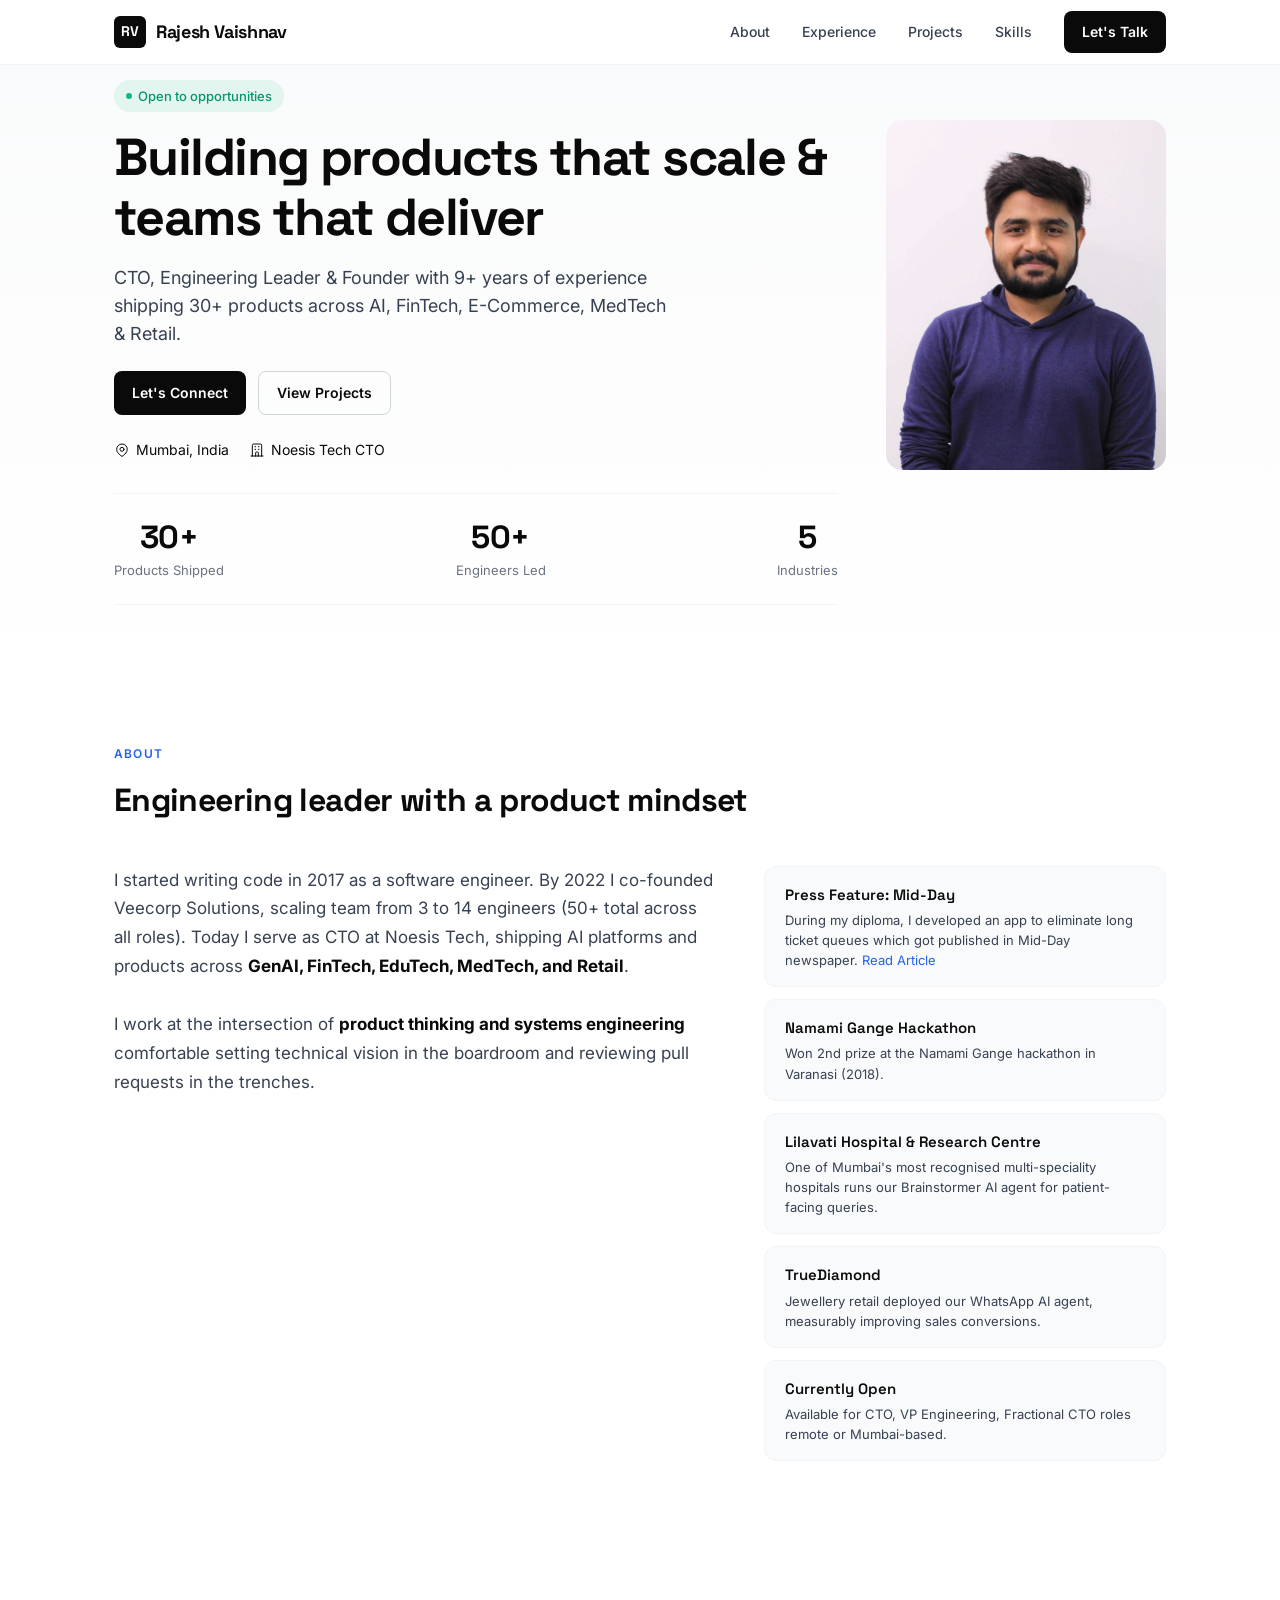
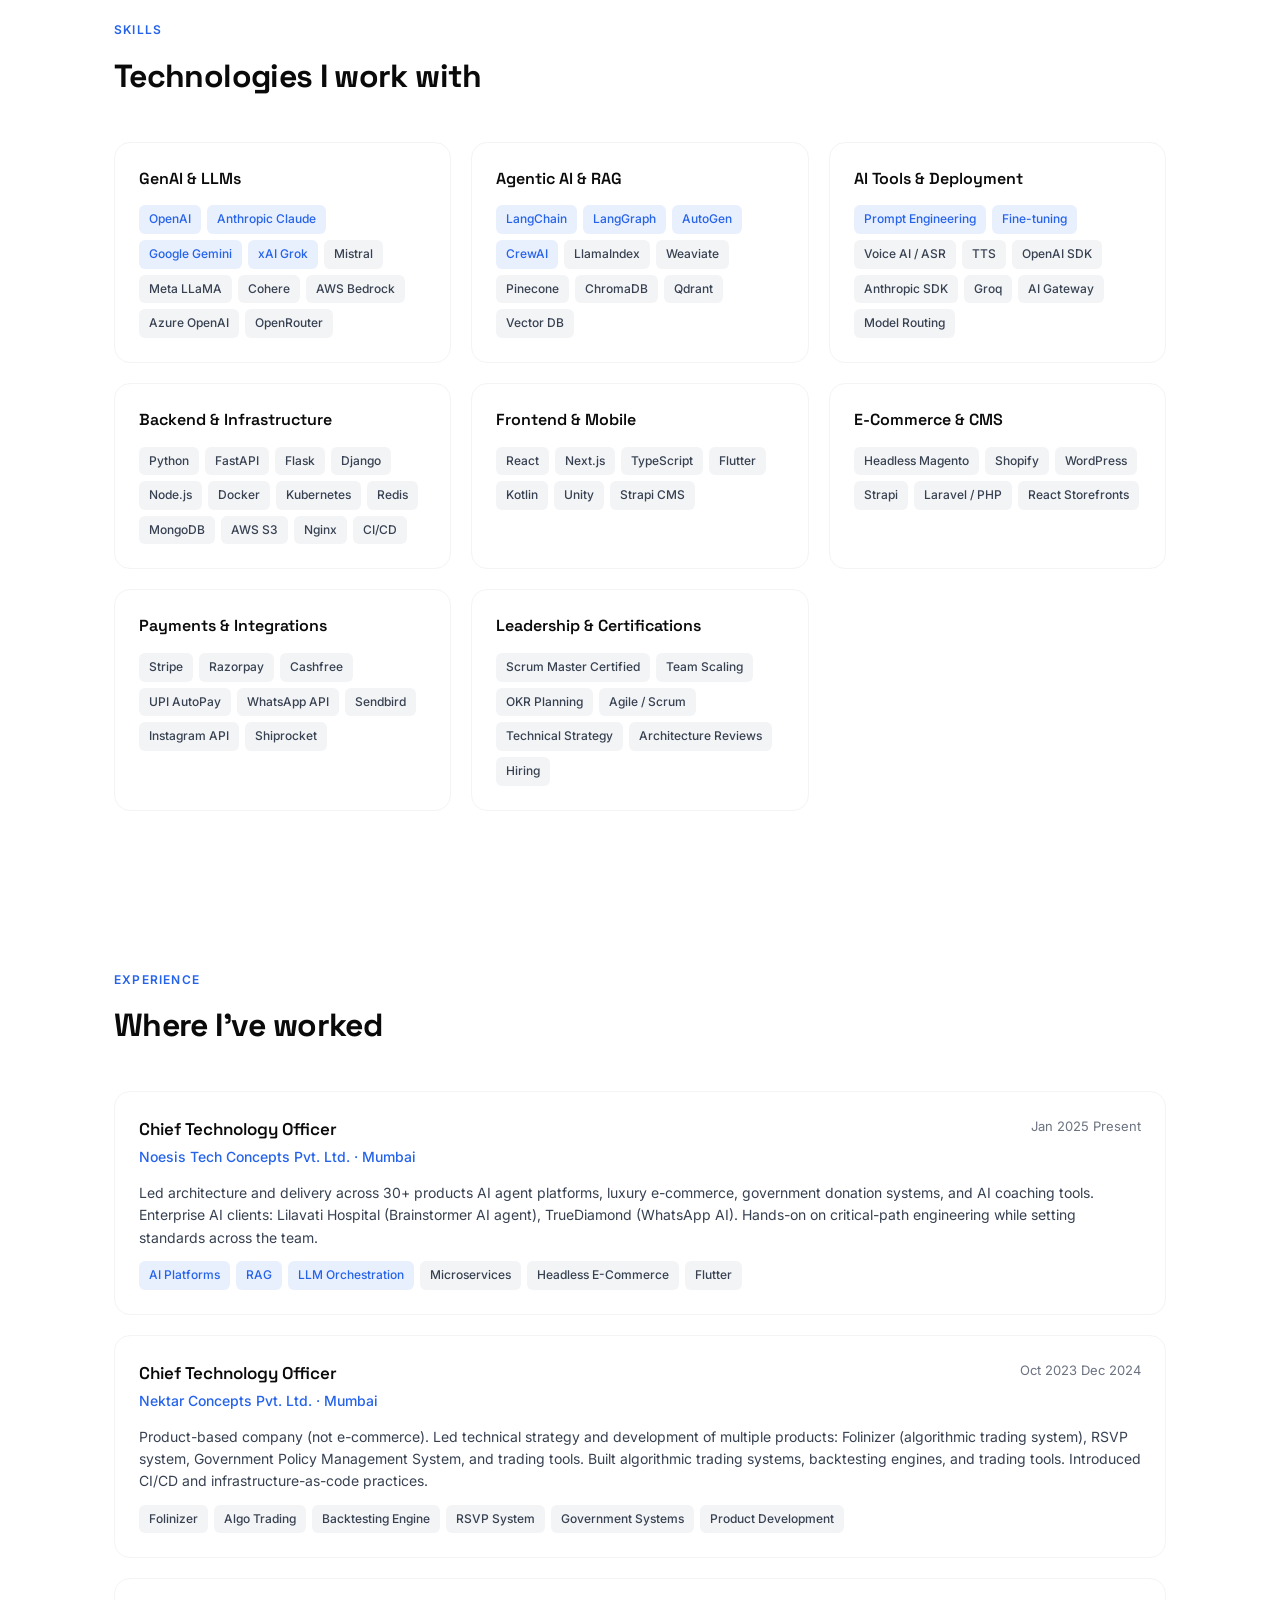
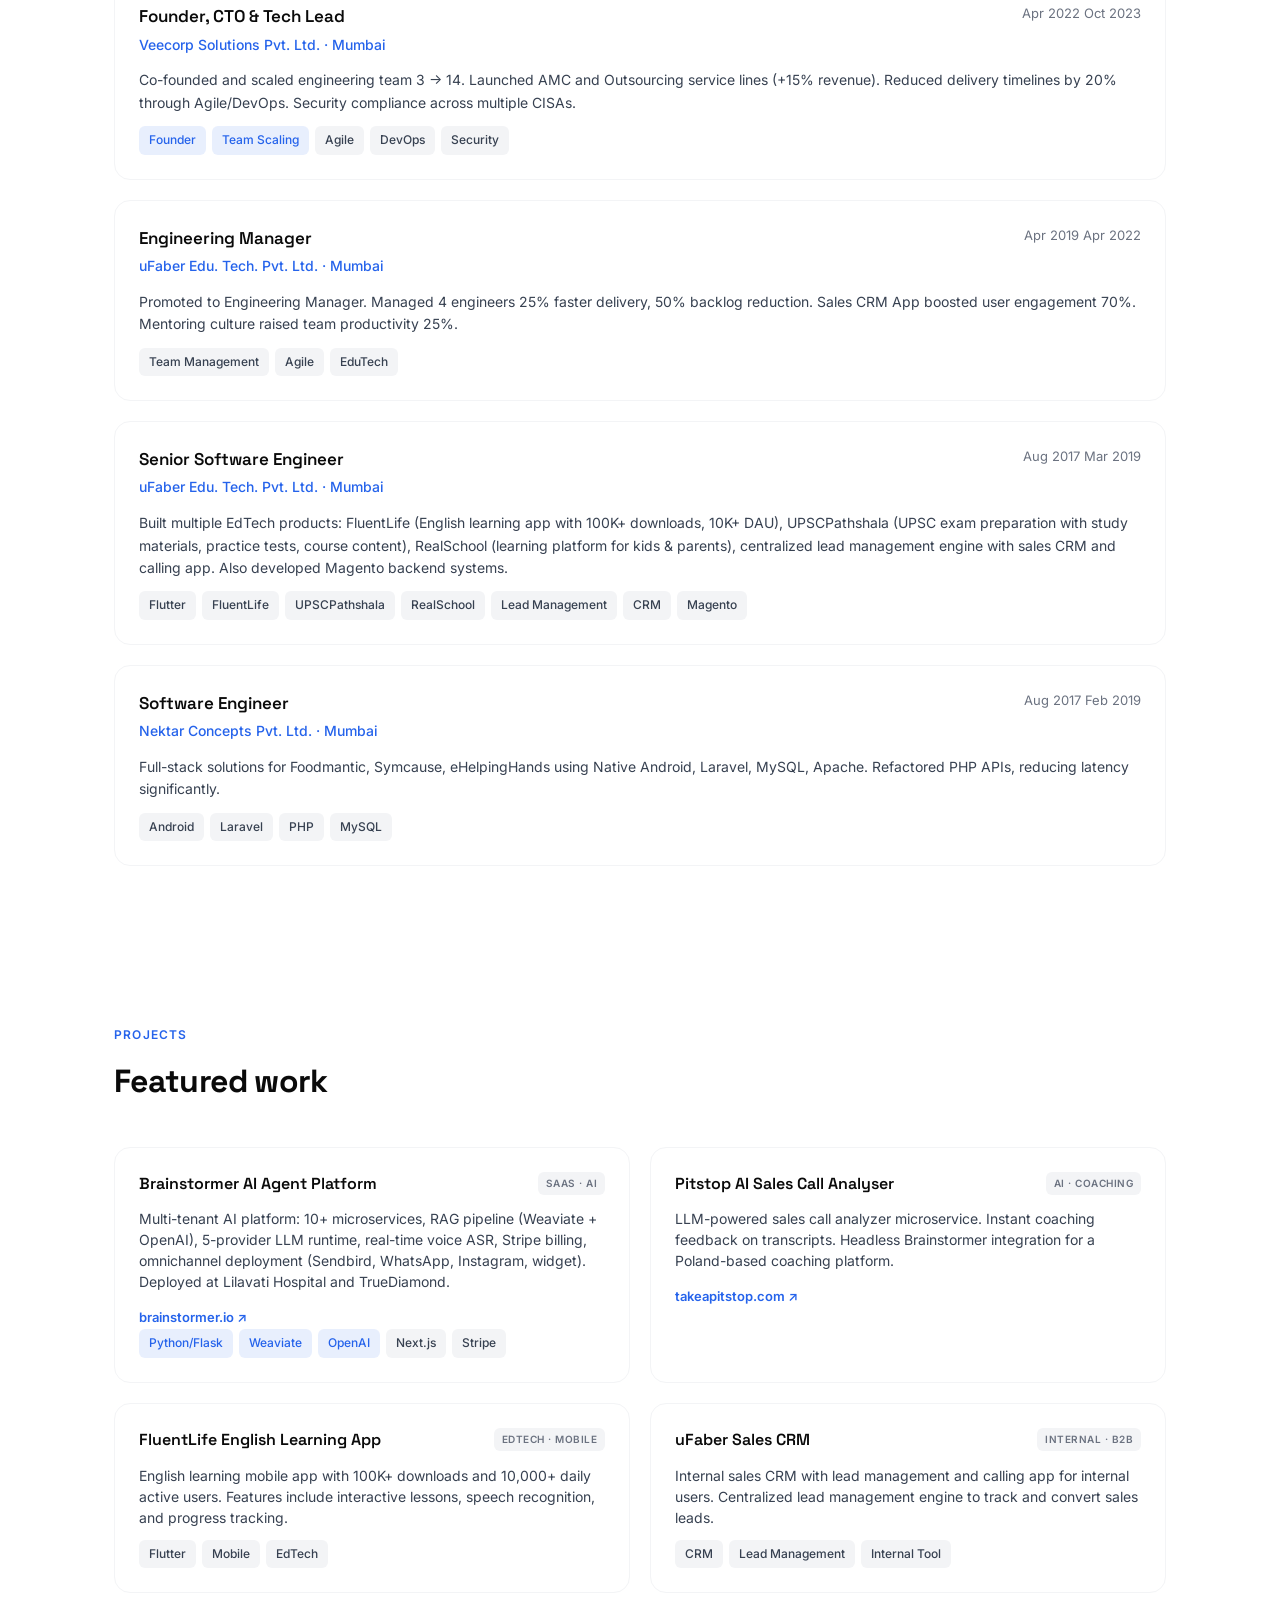
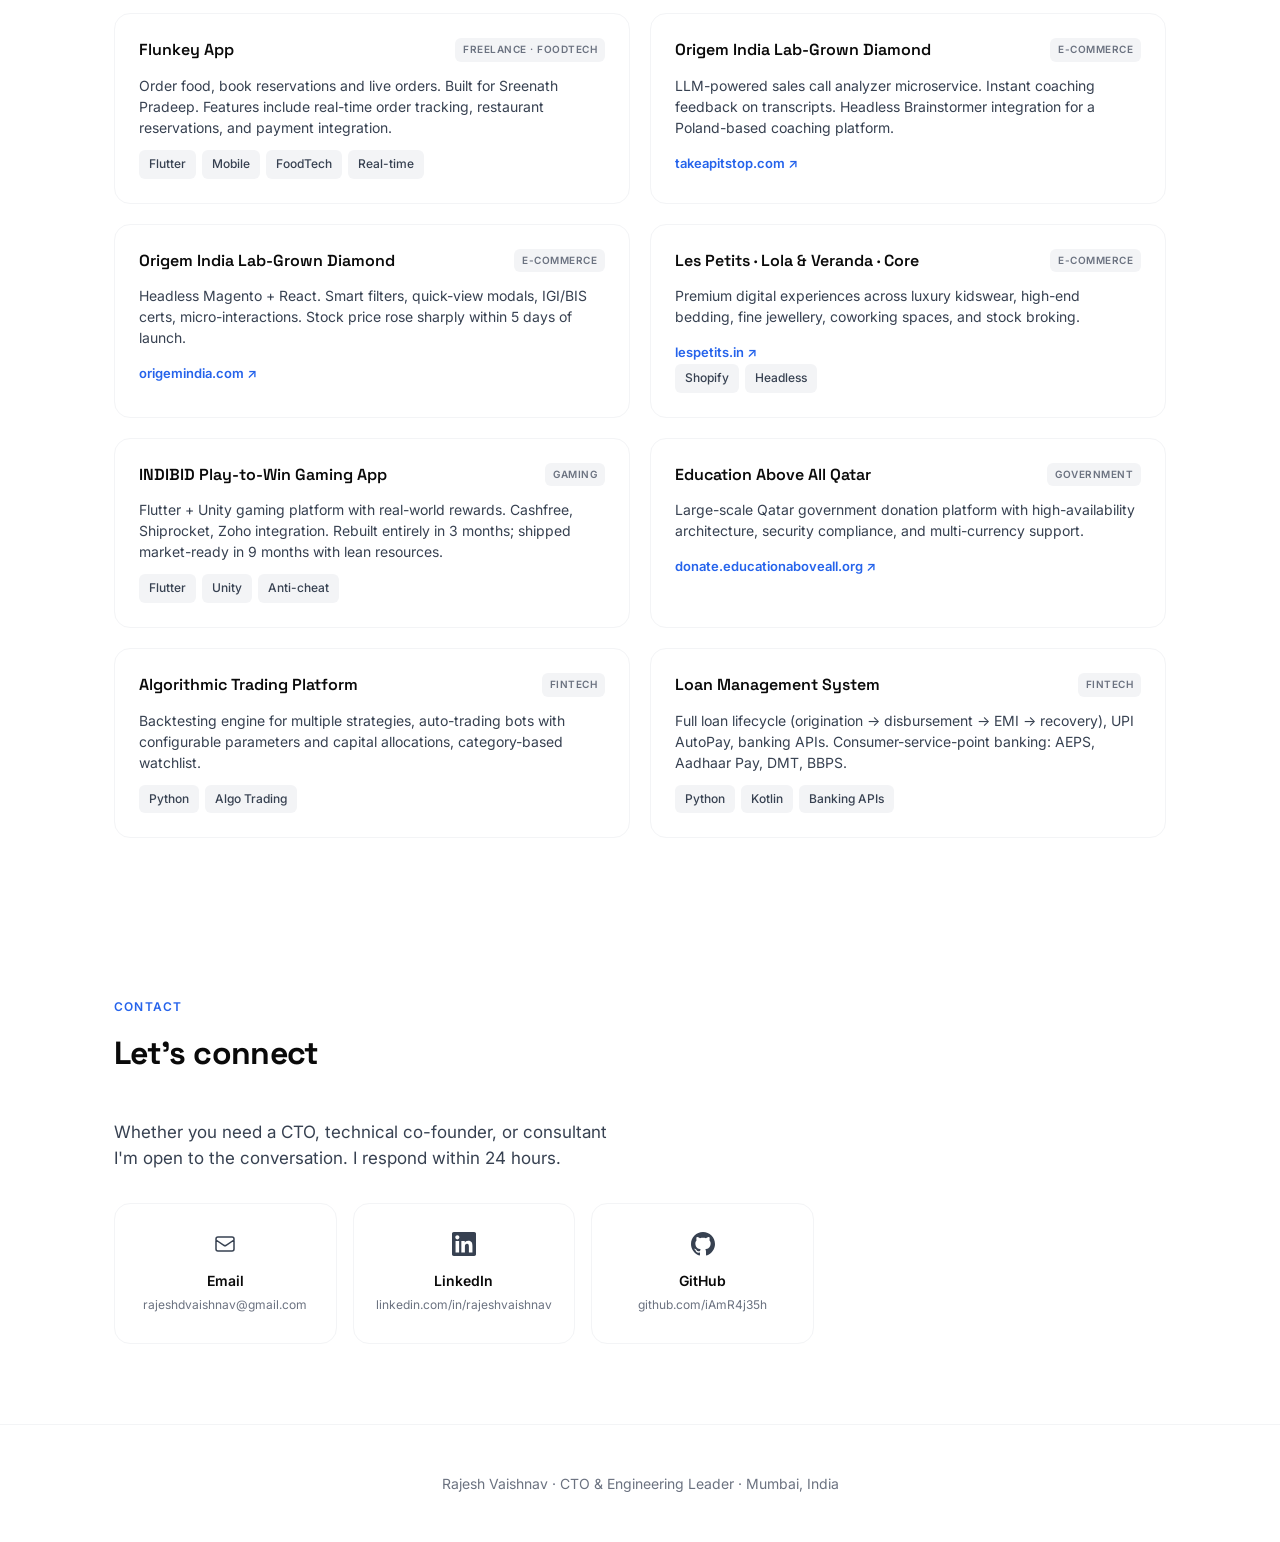
==== commit 5af5f459: "Simplify Namami Gange text" ====
--- a/index.html
+++ b/index.html
@@ -663,8 +663,8 @@
               <p>During my diploma, I developed an app to eliminate long ticket queues which got published in Mid-Day newspaper. <a href="https://www.mid-day.com/mumbai/mumbai-news/article/mumbai-techies-develop-app-that-can-end-long-ticket-queues-15211059" target="_blank" style="color: var(--accent);">Read Article</a></p>
             </div>
             <div class="about-card">
-              <h4>Namami Gange Hackathon 2018</h4>
-              <p>Won 2nd prize at the Namami Gange hackathon held in Varanasi in 2018.</p>
+              <h4>Namami Gange Hackathon</h4>
+              <p>Won 2nd prize at the Namami Gange hackathon in Varanasi (2018).</p>
             </div>
             <div class="about-card">
               <h4>Lilavati Hospital & Research Centre</h4>
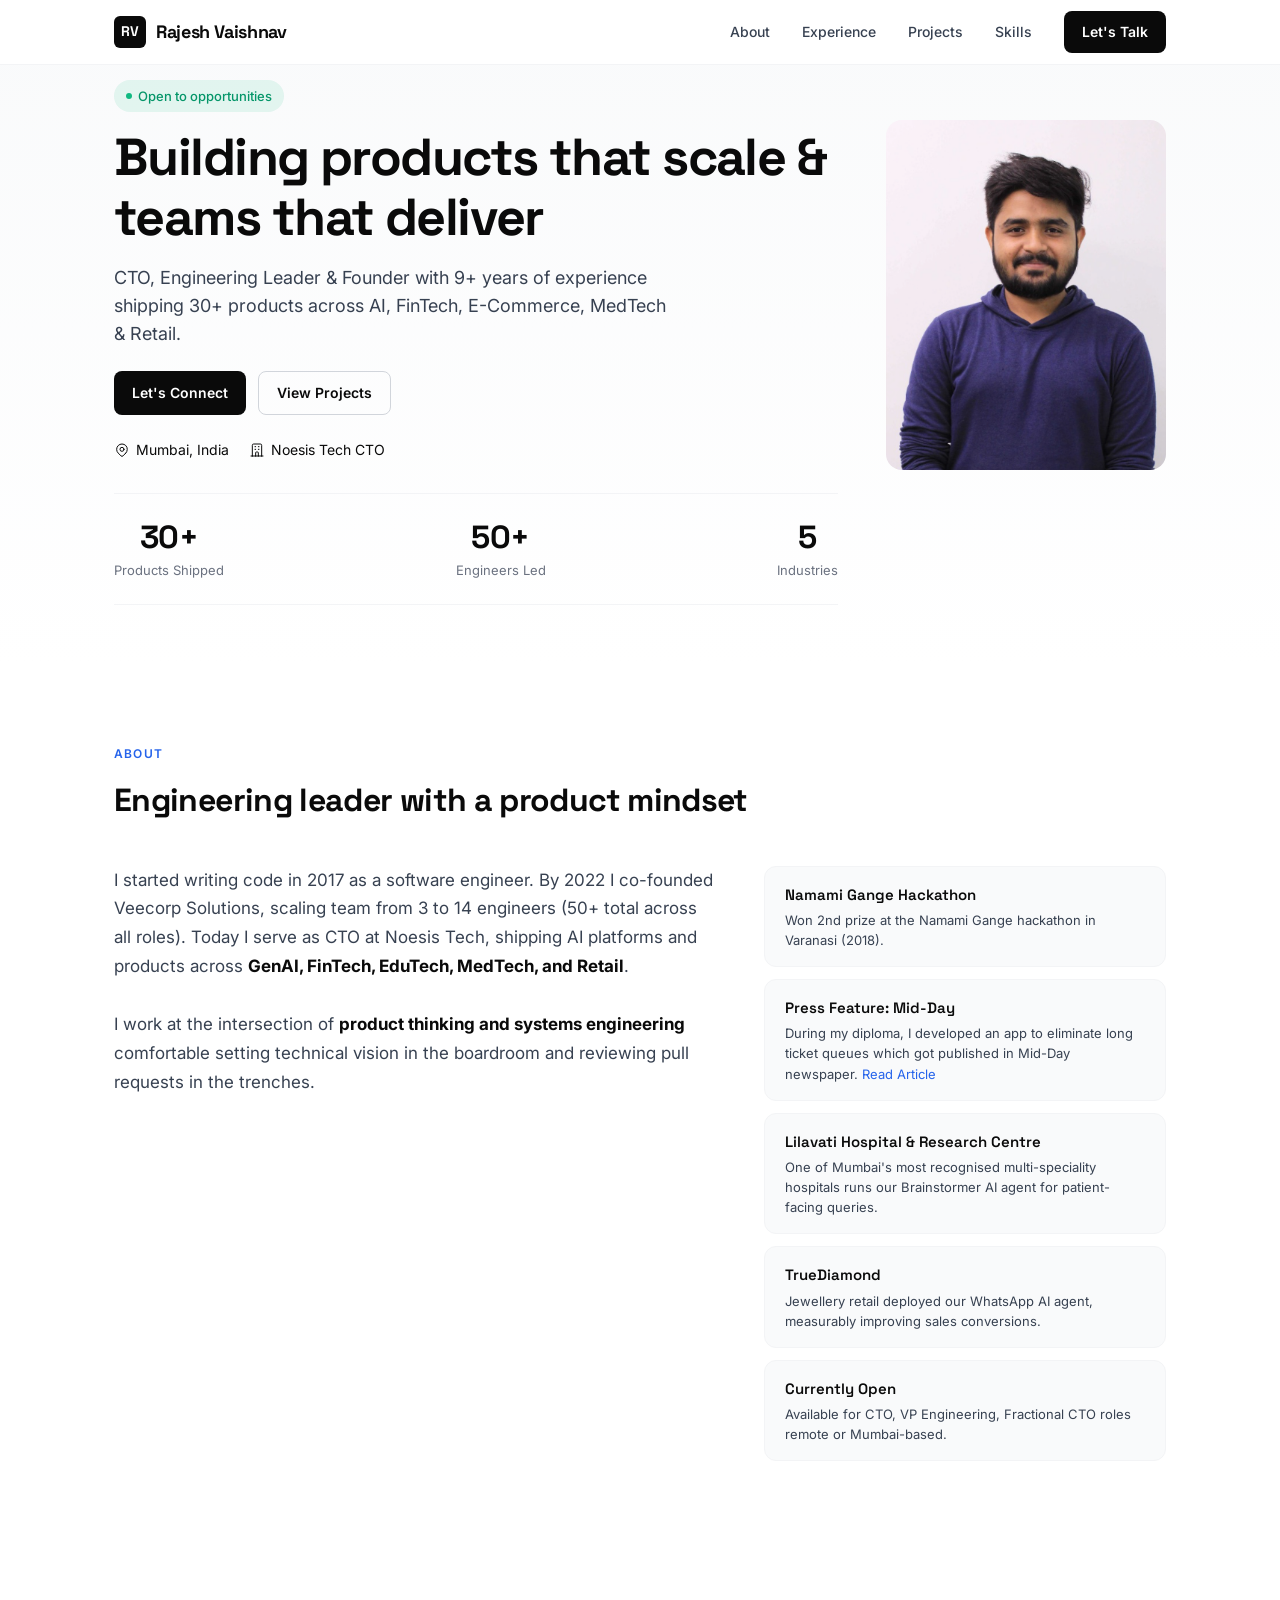
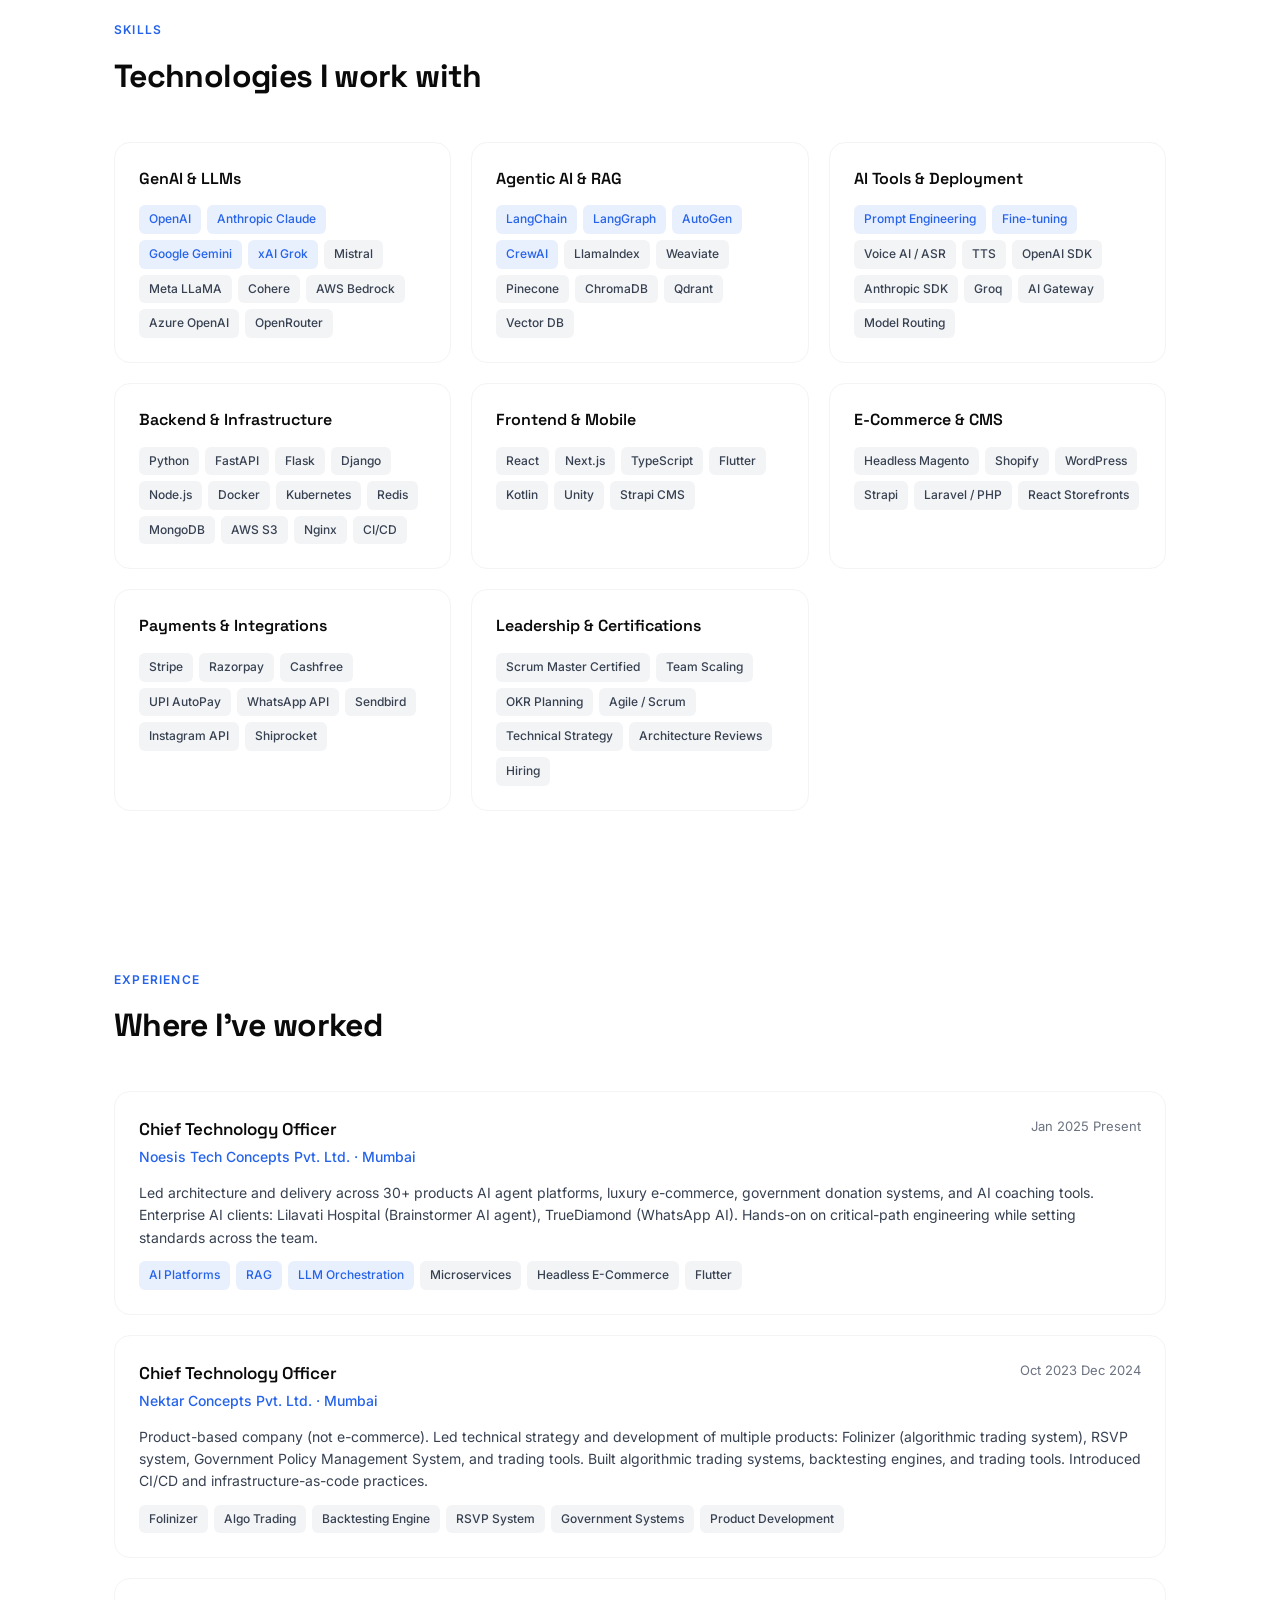
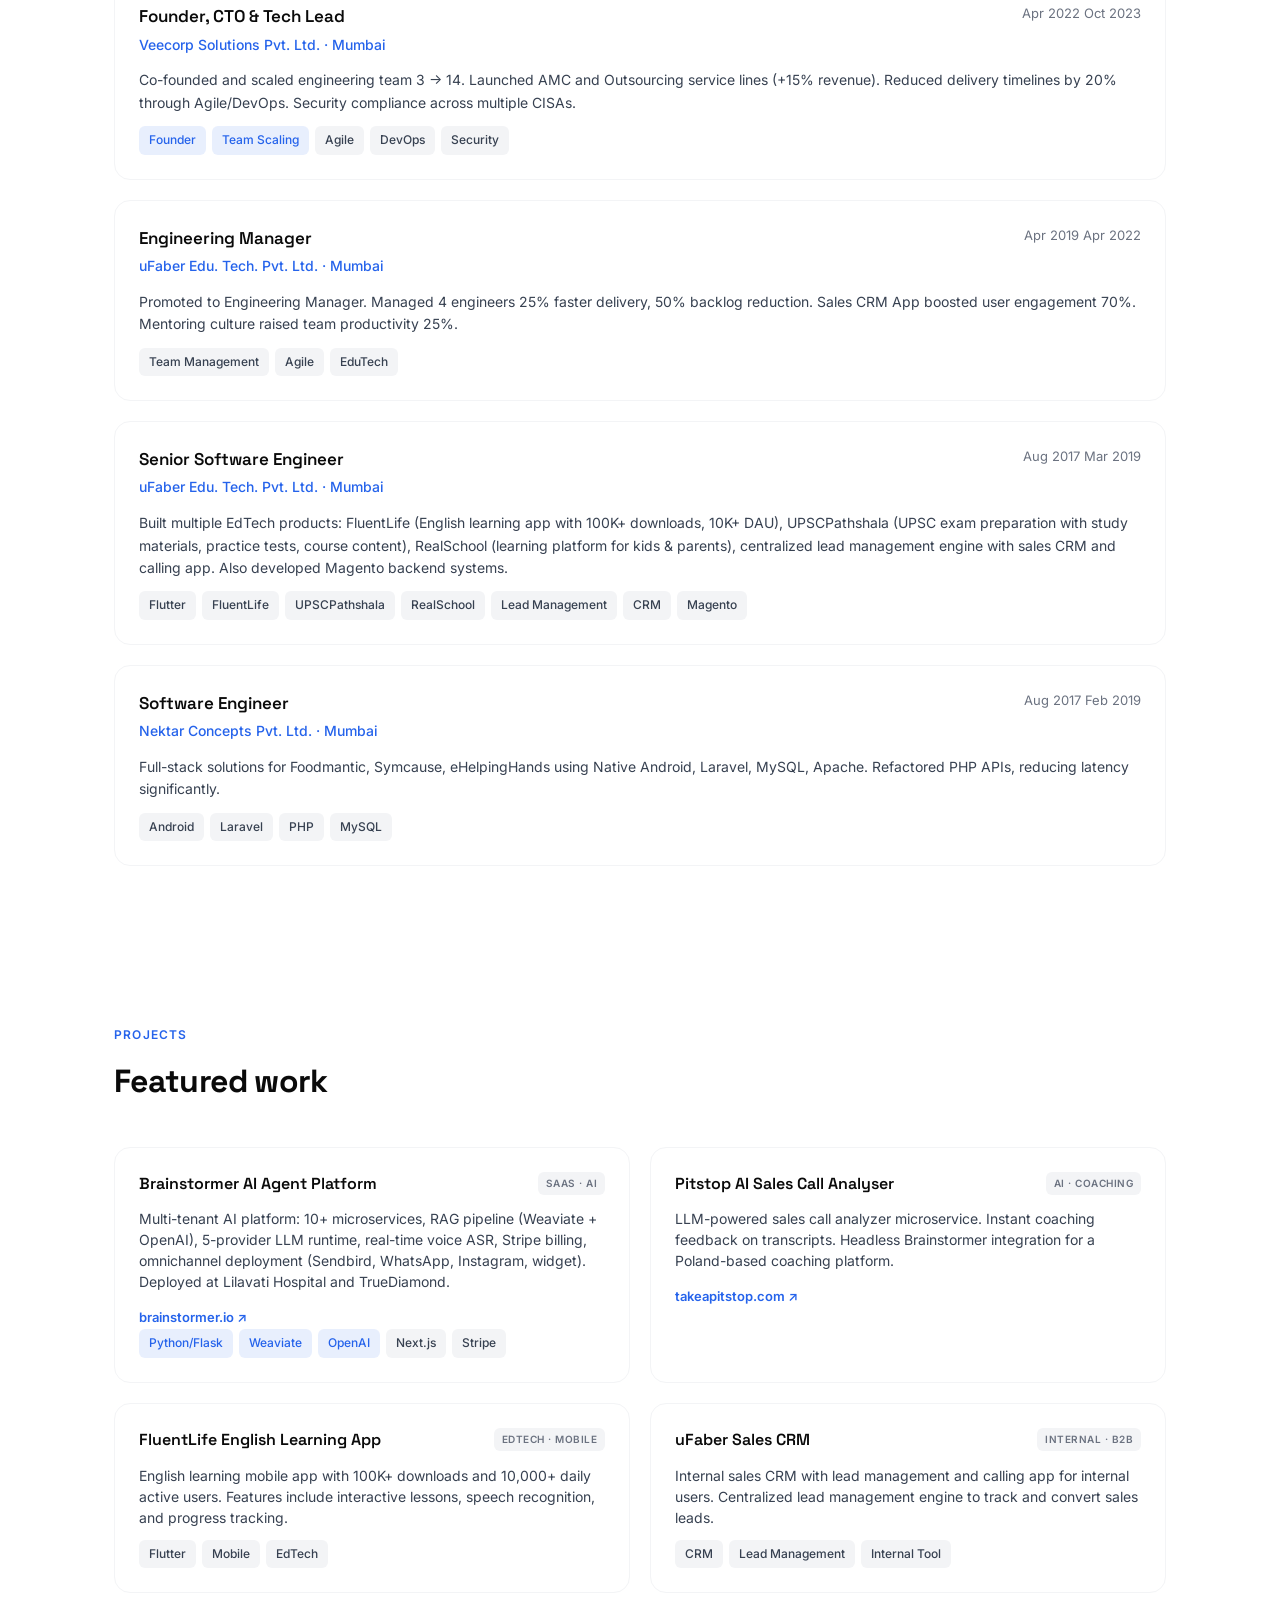
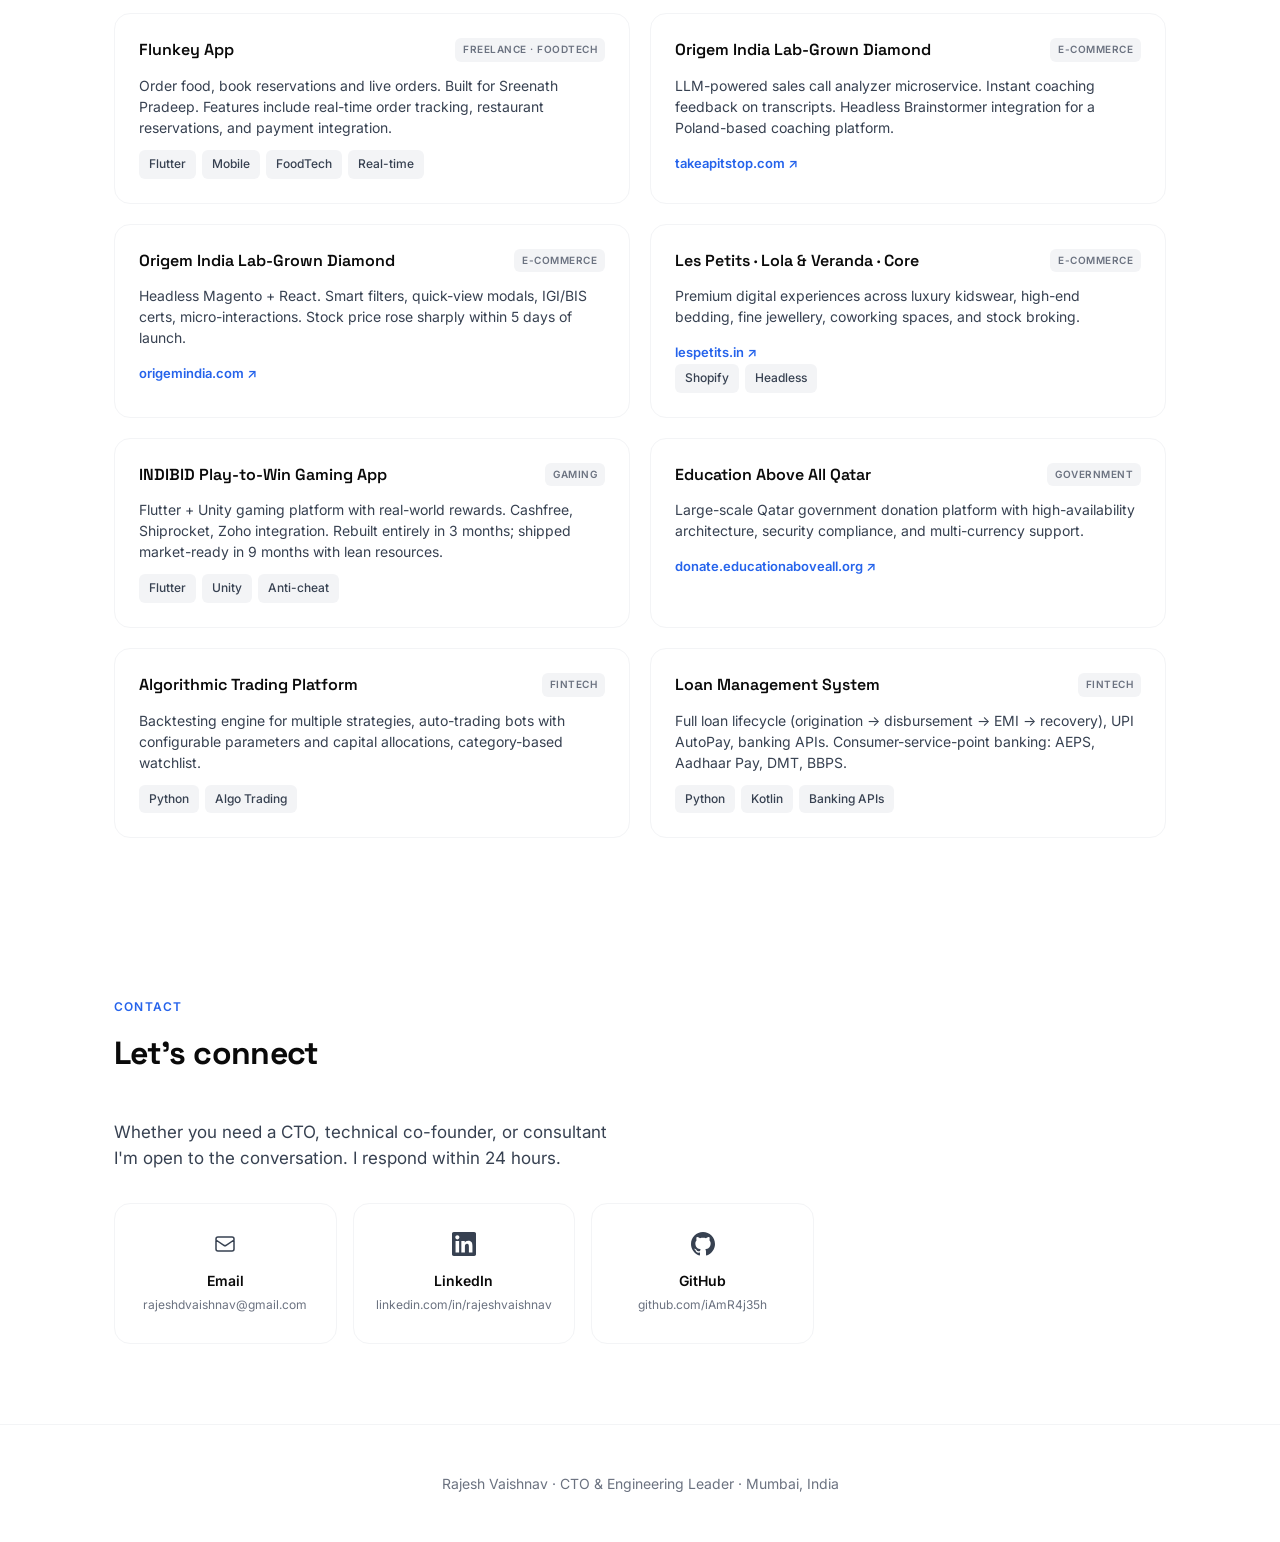
==== commit 28099ca0: "Rearrange achievements strategically" ====
--- a/index.html
+++ b/index.html
@@ -659,12 +659,12 @@
           
           <div class="about-cards">
             <div class="about-card">
+              <h4>Namami Gange Hackathon</h4>
+              <p>Won 2nd prize at the Namami Gange hackathon in Varanasi (2018).</p>
+            </div>
+            <div class="about-card">
               <h4>Press Feature: Mid-Day</h4>
               <p>During my diploma, I developed an app to eliminate long ticket queues which got published in Mid-Day newspaper. <a href="https://www.mid-day.com/mumbai/mumbai-news/article/mumbai-techies-develop-app-that-can-end-long-ticket-queues-15211059" target="_blank" style="color: var(--accent);">Read Article</a></p>
-            </div>
-            <div class="about-card">
-              <h4>Namami Gange Hackathon</h4>
-              <p>Won 2nd prize at the Namami Gange hackathon in Varanasi (2018).</p>
             </div>
             <div class="about-card">
               <h4>Lilavati Hospital & Research Centre</h4>
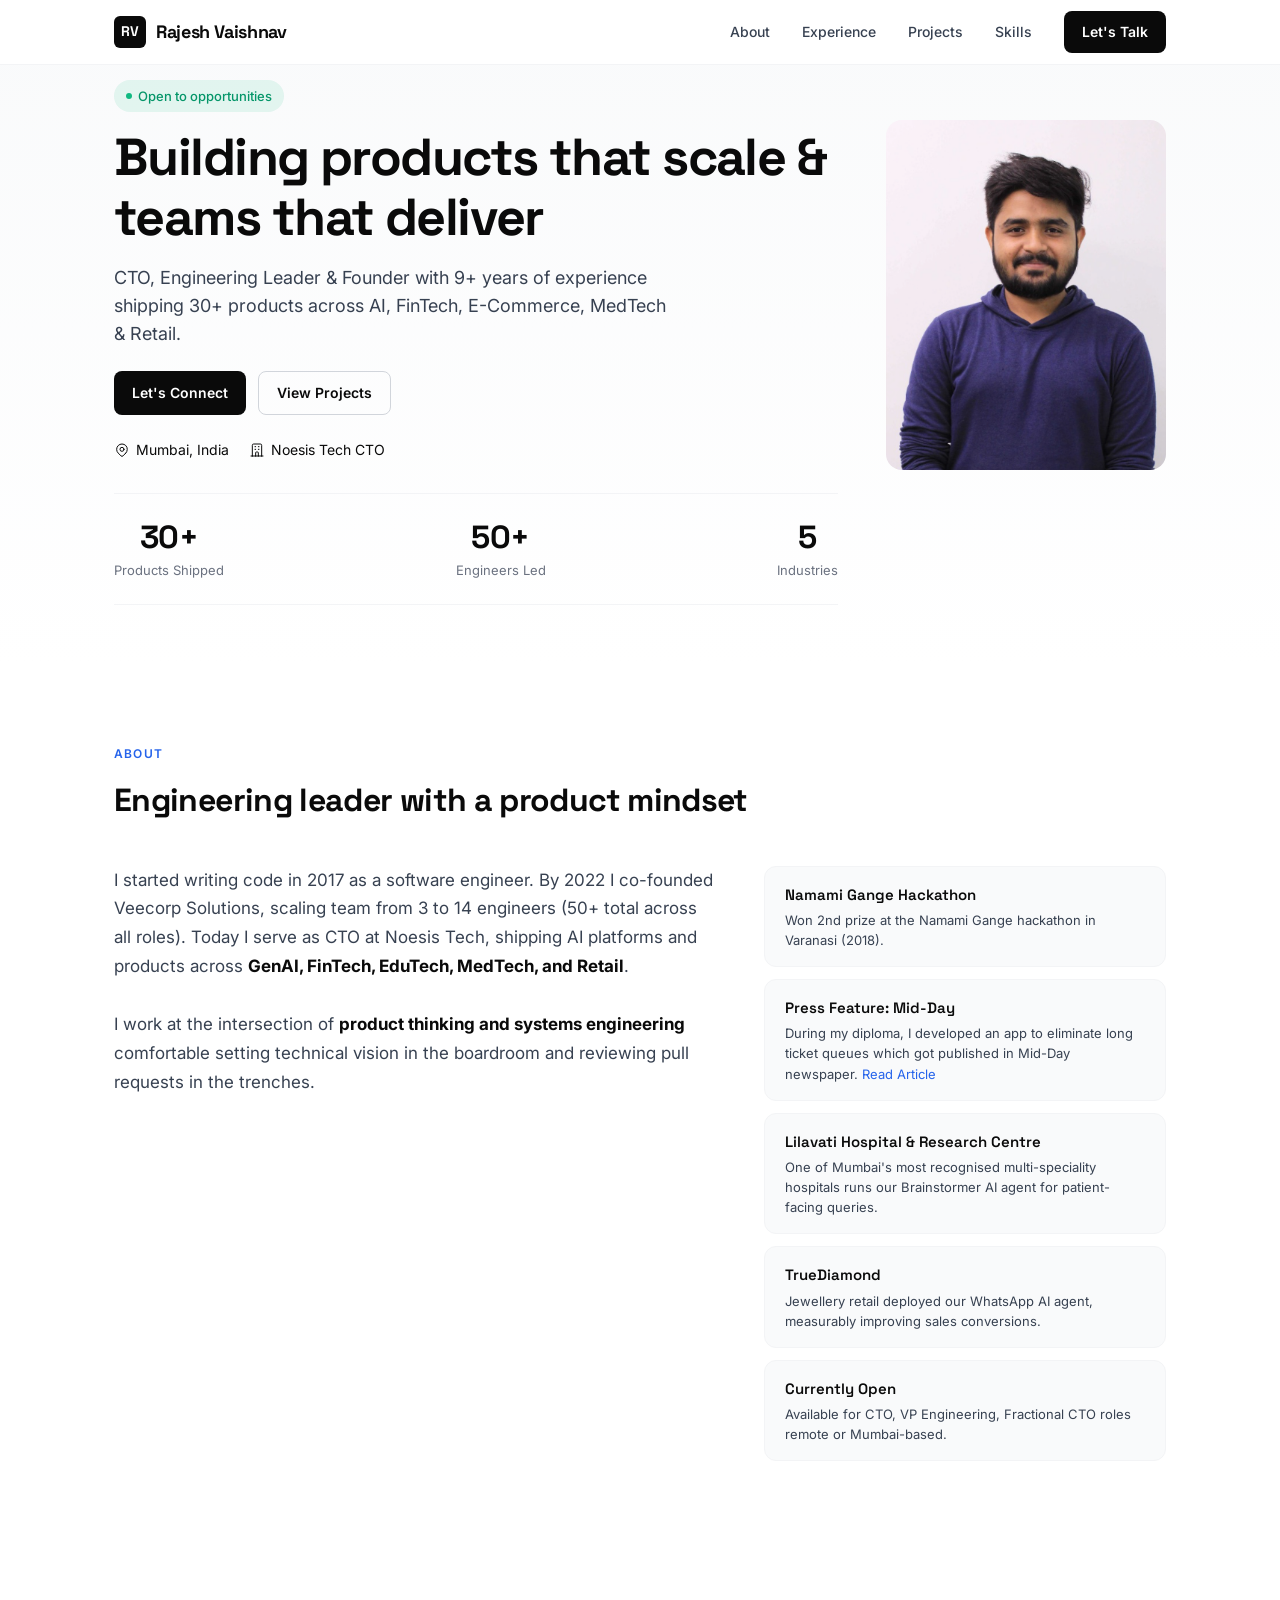
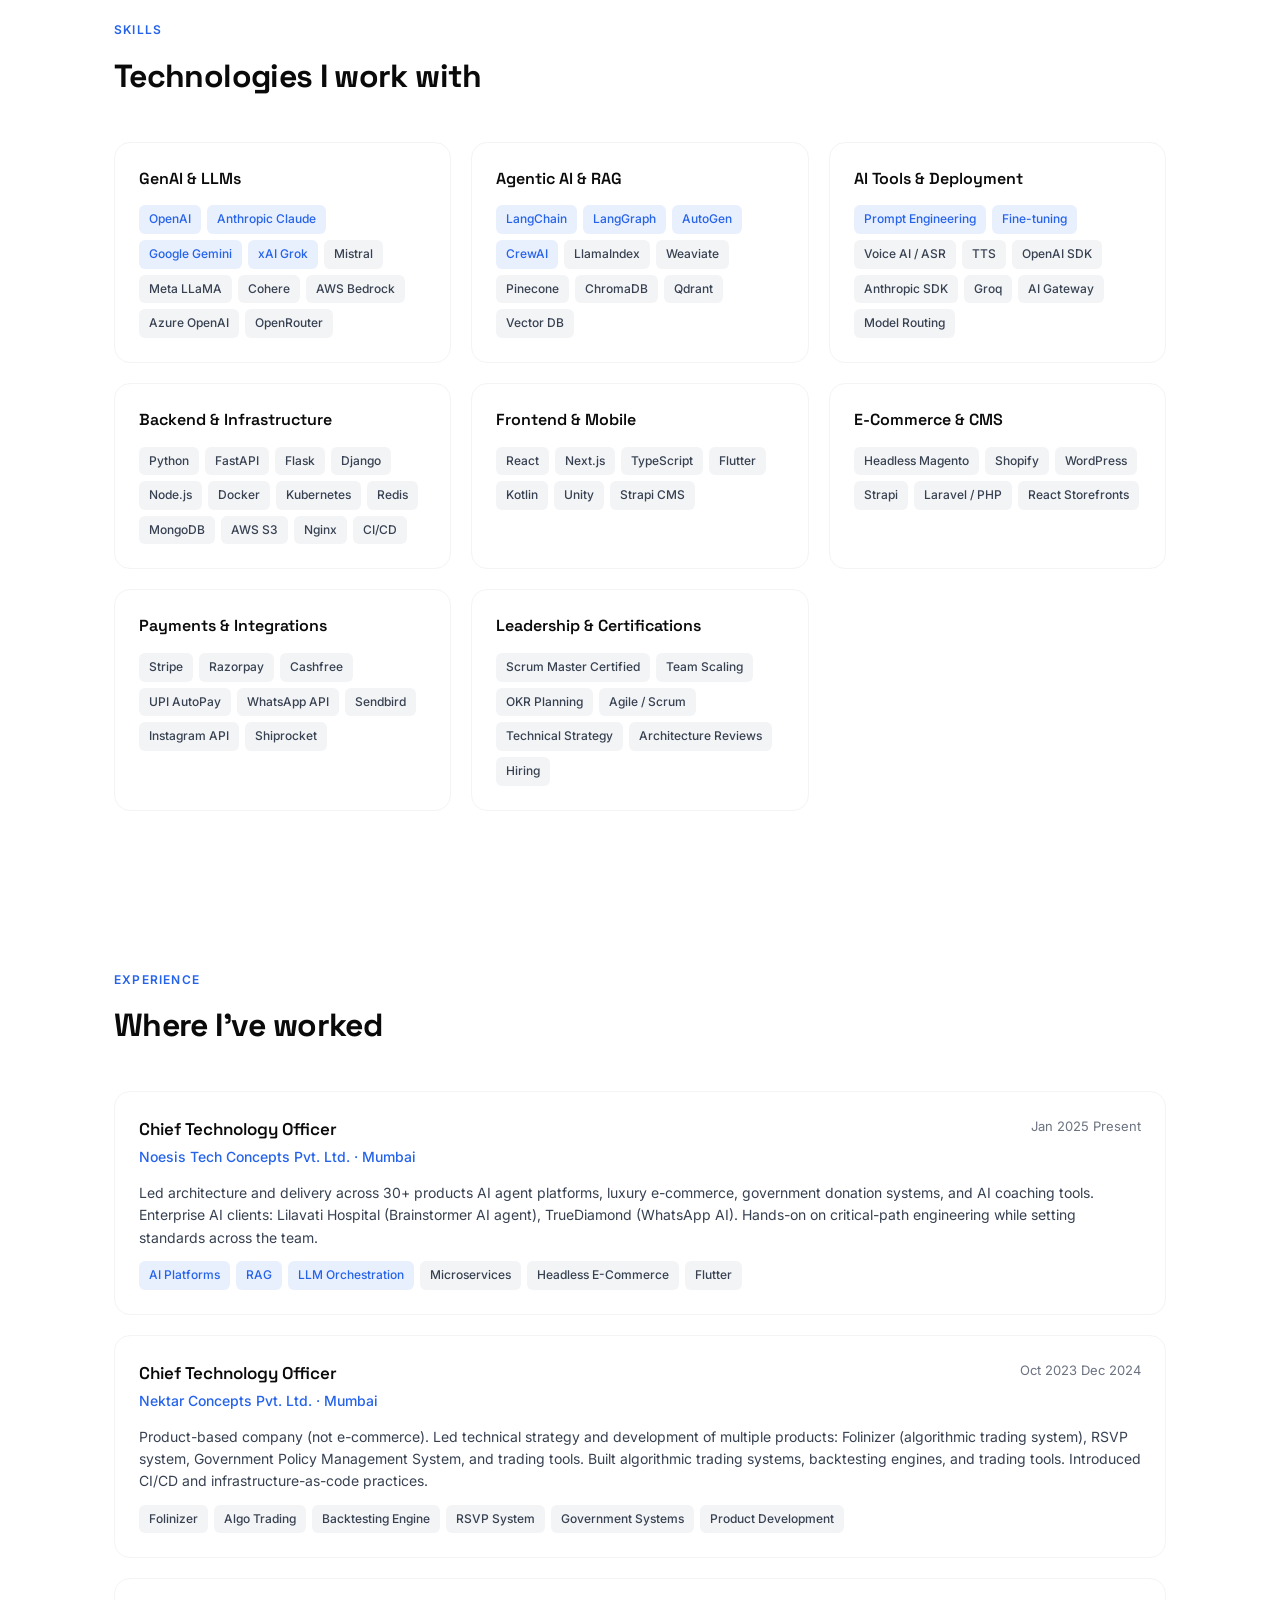
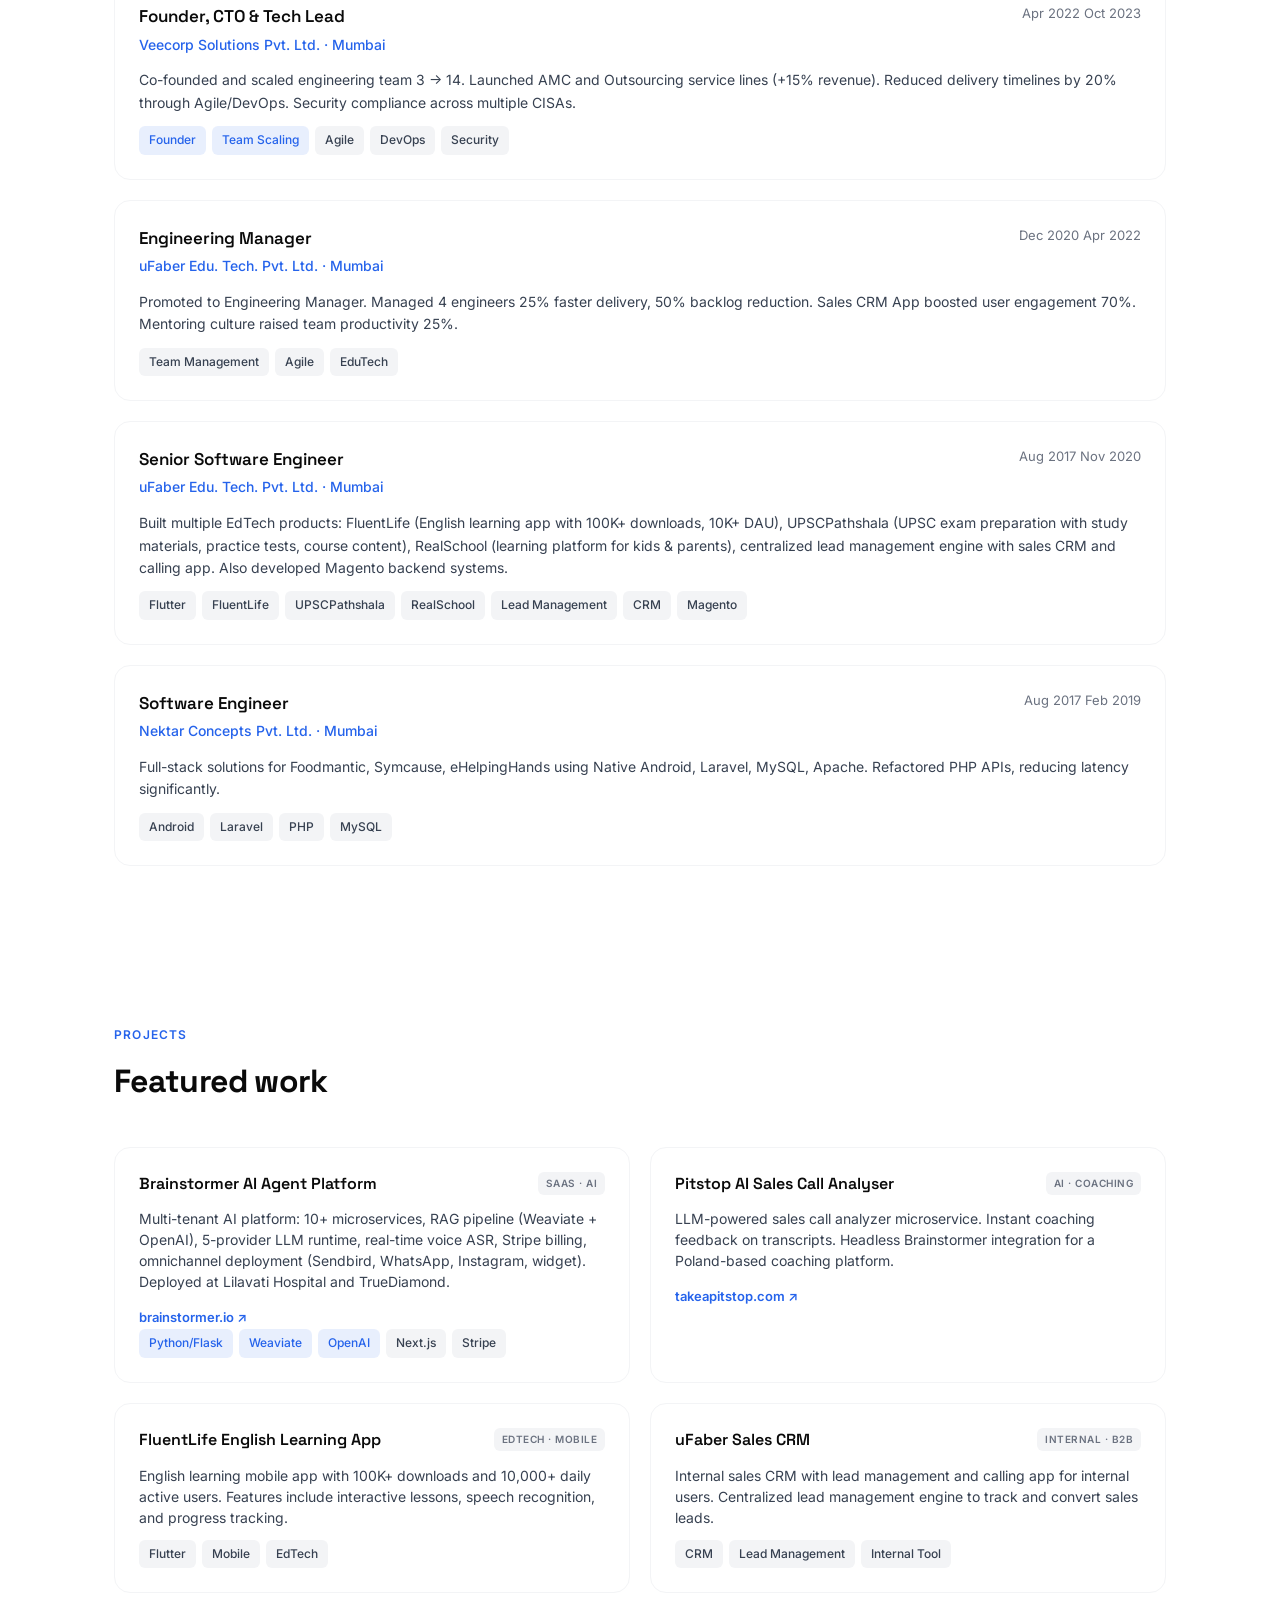
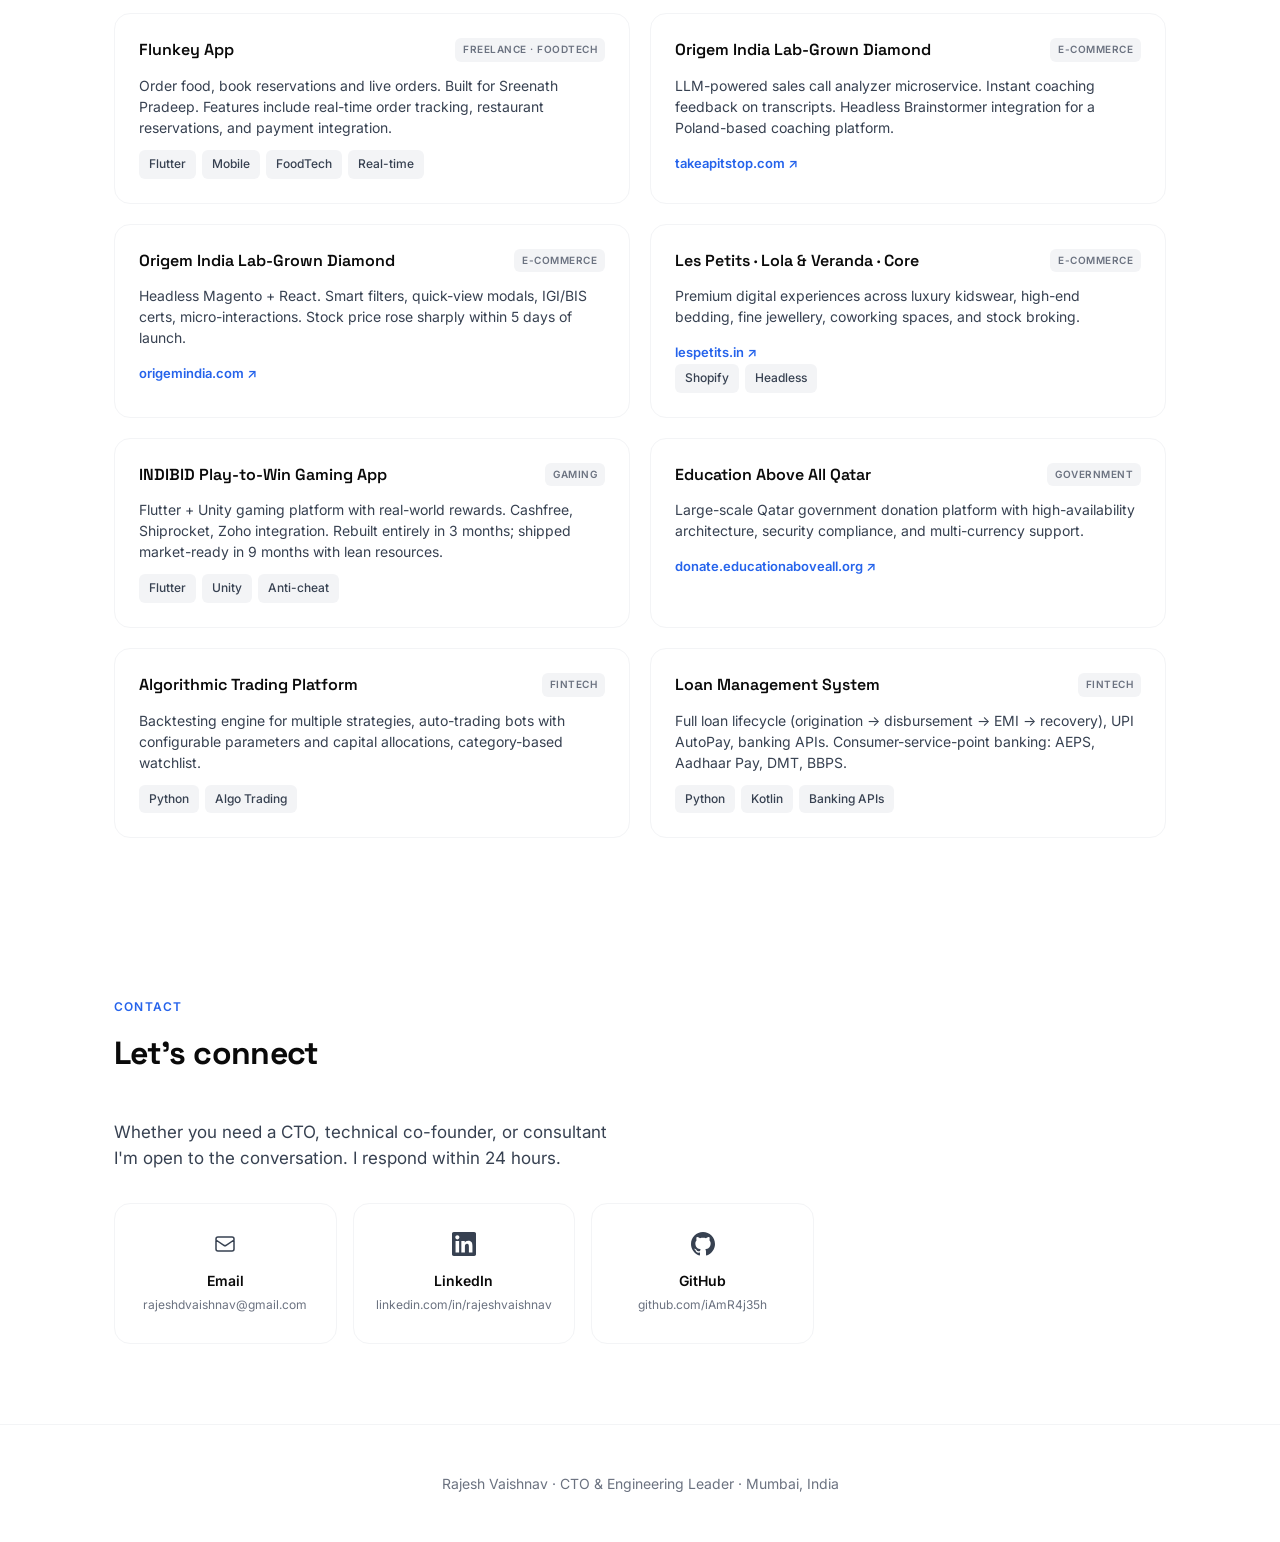
==== commit 275ad9b6: "Fix portfolio dates" ====
--- a/index.html
+++ b/index.html
@@ -890,7 +890,7 @@
                   <h4>Engineering Manager</h4>
                   <div class="exp-company">uFaber Edu. Tech. Pvt. Ltd. · Mumbai</div>
                 </div>
-                <div class="exp-year">Apr 2019 Apr 2022</div>
+                <div class="exp-year">Dec 2020 Apr 2022</div>
               </div>
               <p class="exp-desc">Promoted to Engineering Manager. Managed 4 engineers 25% faster delivery, 50% backlog reduction. Sales CRM App boosted user engagement 70%. Mentoring culture raised team productivity 25%.</p>
               <div class="skill-tags">
@@ -908,7 +908,7 @@
                   <h4>Senior Software Engineer</h4>
                   <div class="exp-company">uFaber Edu. Tech. Pvt. Ltd. · Mumbai</div>
                 </div>
-                <div class="exp-year">Aug 2017 Mar 2019</div>
+                <div class="exp-year">Aug 2017 Nov 2020</div>
               </div>
               <p class="exp-desc">Built multiple EdTech products: FluentLife (English learning app with 100K+ downloads, 10K+ DAU), UPSCPathshala (UPSC exam preparation with study materials, practice tests, course content), RealSchool (learning platform for kids & parents), centralized lead management engine with sales CRM and calling app. Also developed Magento backend systems.</p>
               <div class="skill-tags">
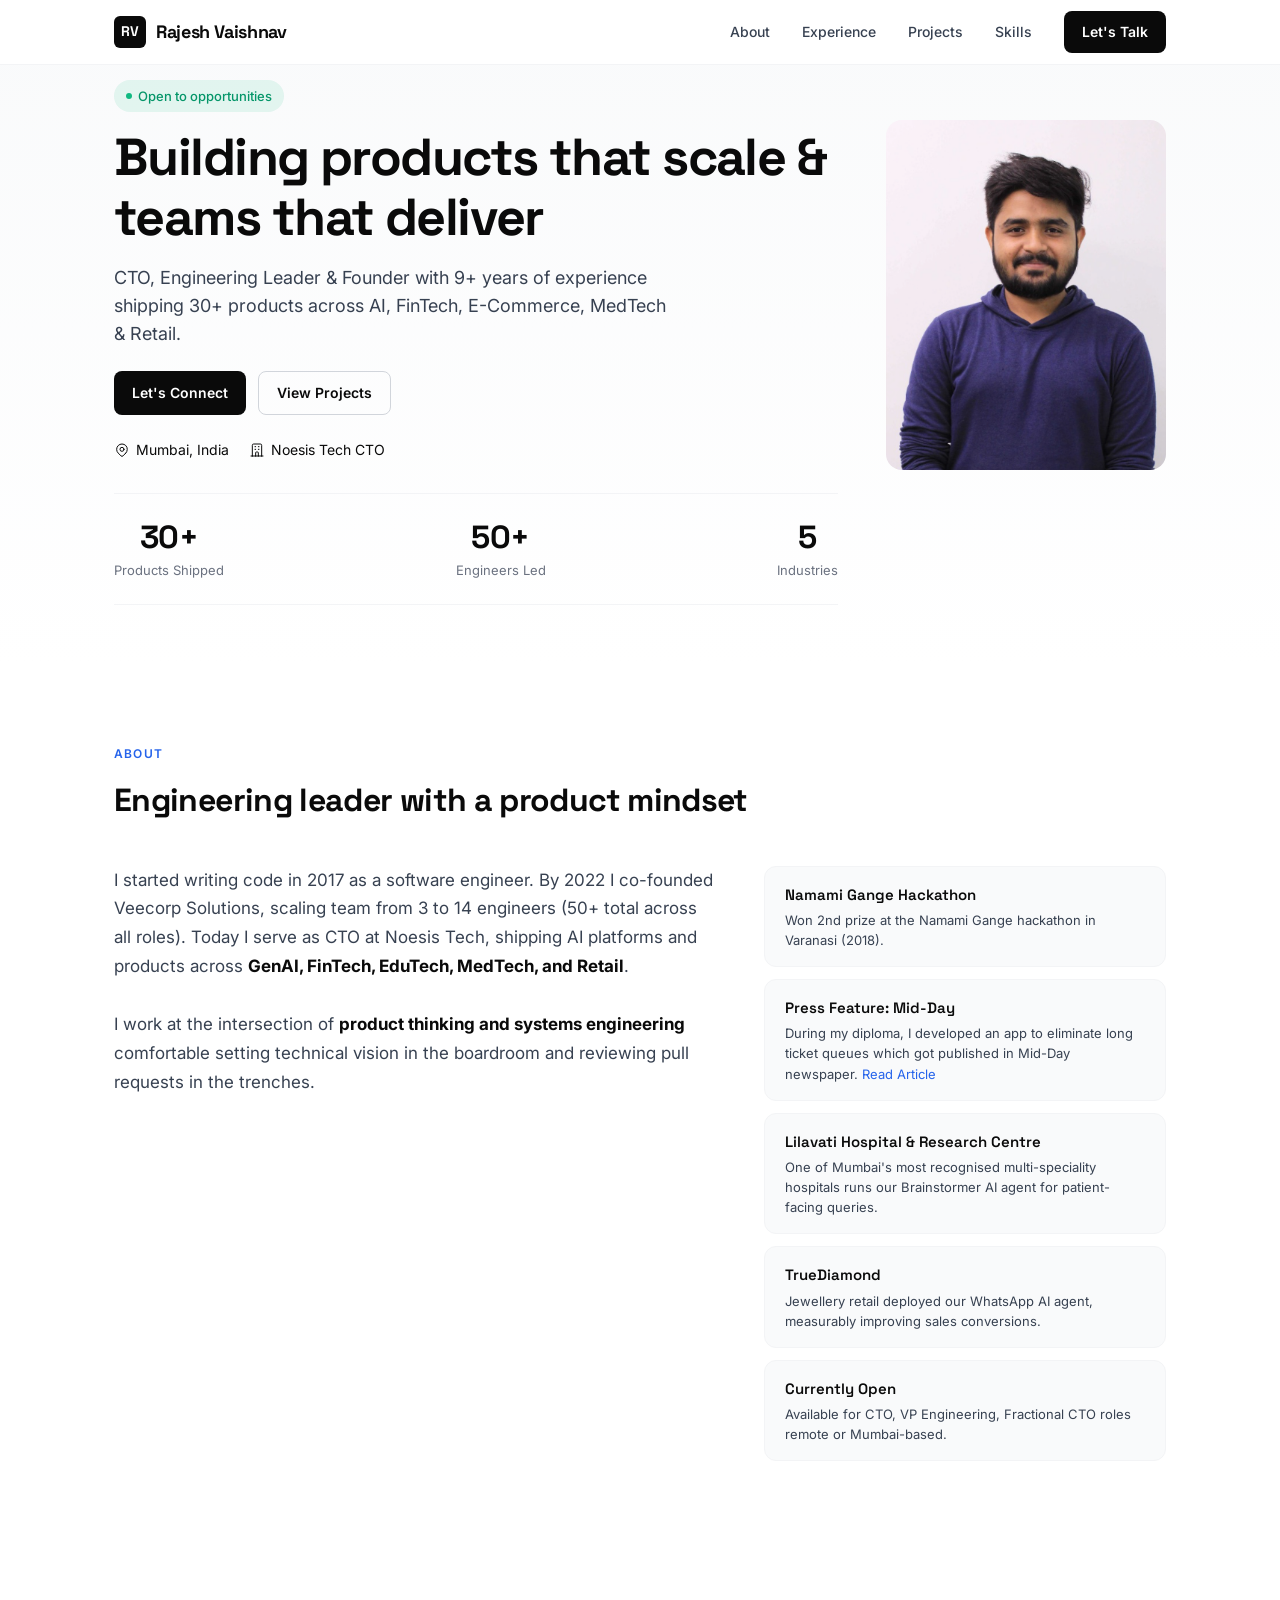
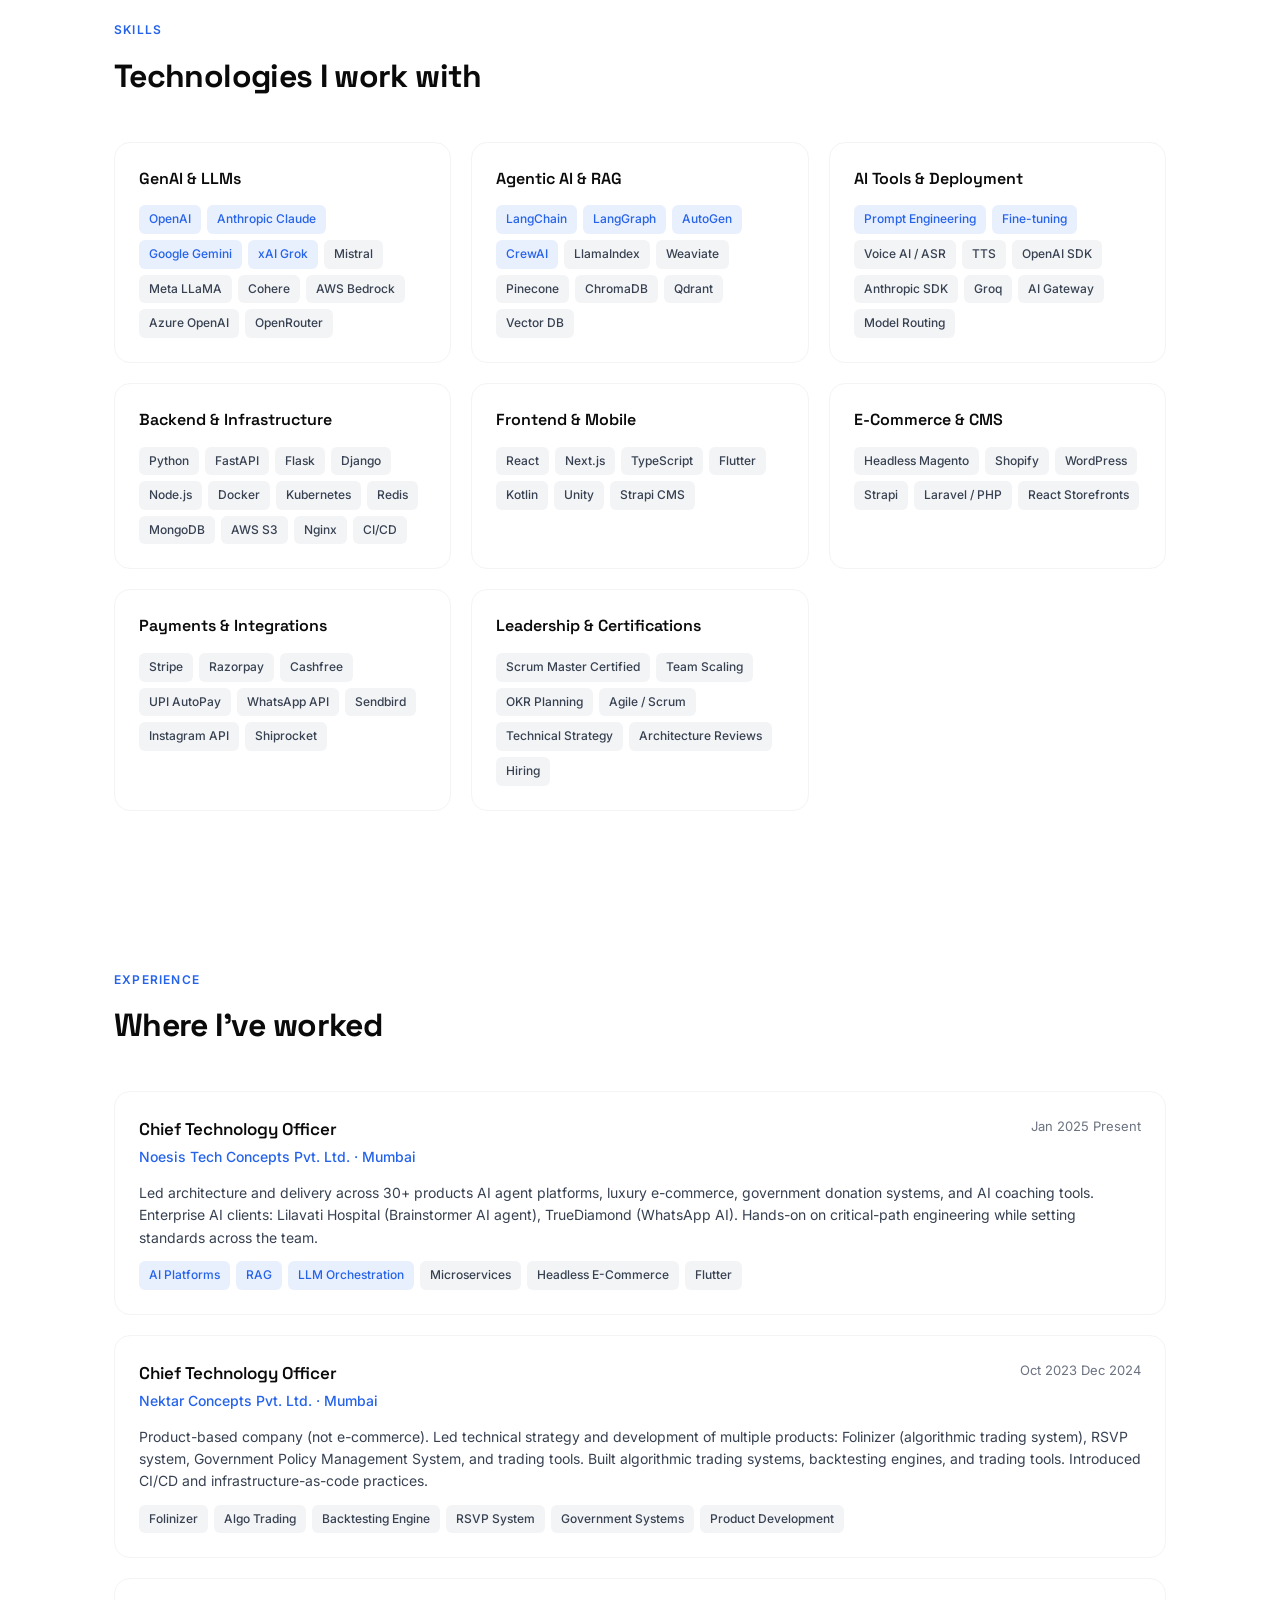
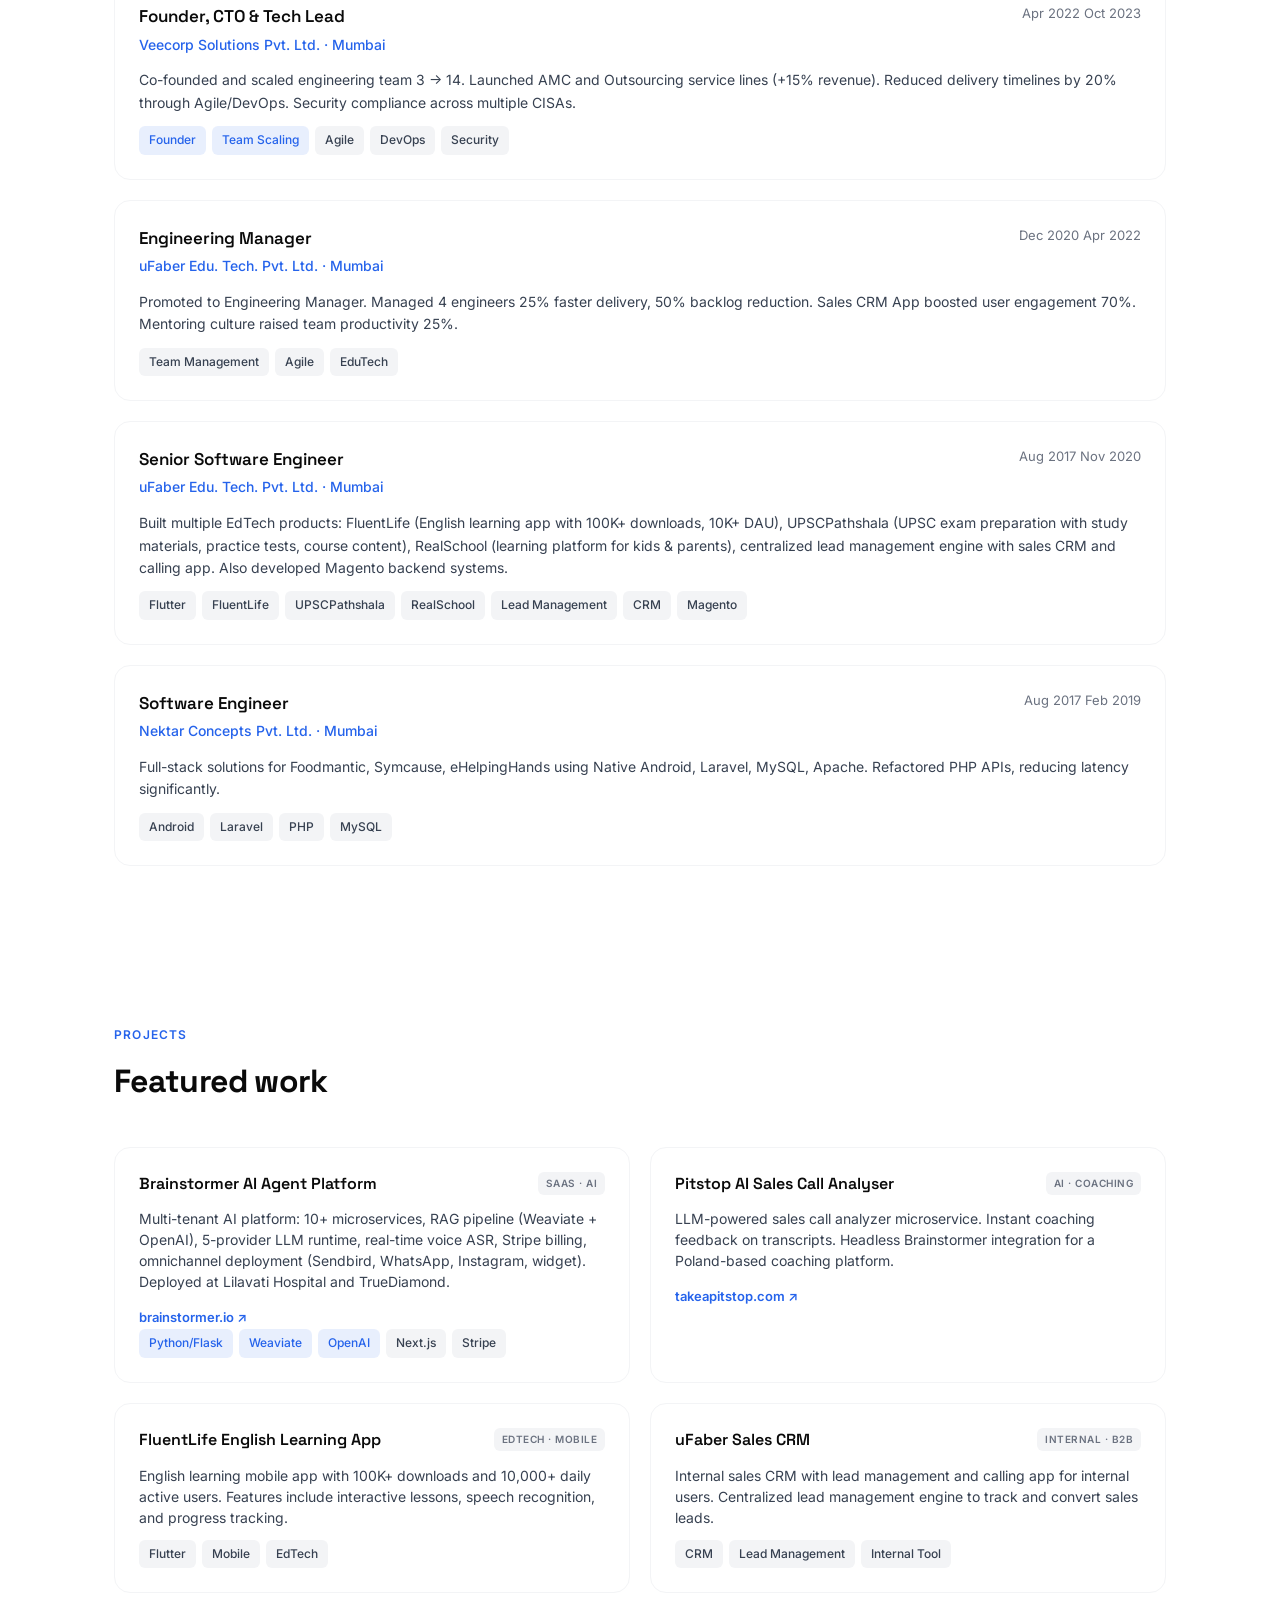
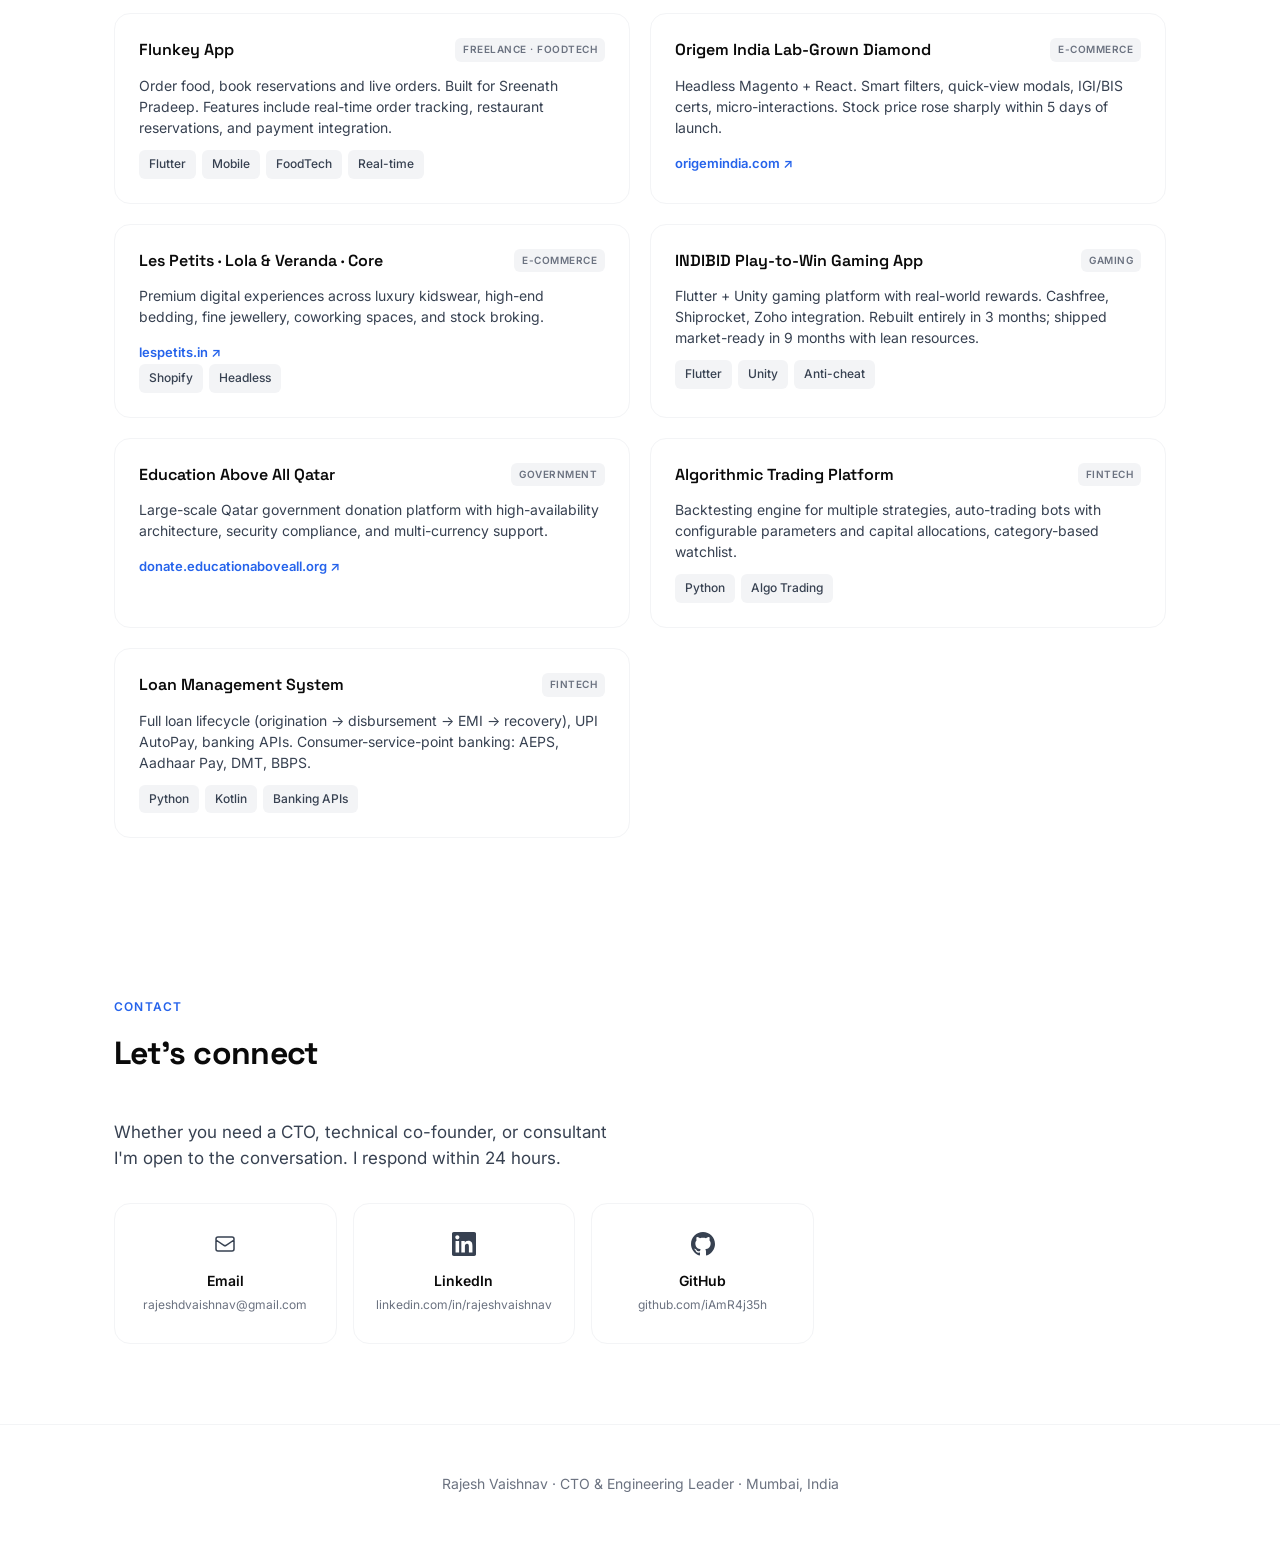
==== commit 0b82092e: "Remove duplicate Origem card" ====
--- a/index.html
+++ b/index.html
@@ -1024,15 +1024,6 @@
               <span class="project-name">Origem India Lab-Grown Diamond</span>
               <span class="project-type">E-Commerce</span>
             </div>
-            <p class="project-desc">LLM-powered sales call analyzer microservice. Instant coaching feedback on transcripts. Headless Brainstormer integration for a Poland-based coaching platform.</p>
-            <a href="https://takeapitstop.com" target="_blank" class="project-link">takeapitstop.com ↗</a>
-          </div>
-
-          <div class="project-card">
-            <div class="project-header">
-              <span class="project-name">Origem India Lab-Grown Diamond</span>
-              <span class="project-type">E-Commerce</span>
-            </div>
             <p class="project-desc">Headless Magento + React. Smart filters, quick-view modals, IGI/BIS certs, micro-interactions. Stock price rose sharply within 5 days of launch.</p>
             <a href="https://origemindia.com" target="_blank" class="project-link">origemindia.com ↗</a>
           </div>
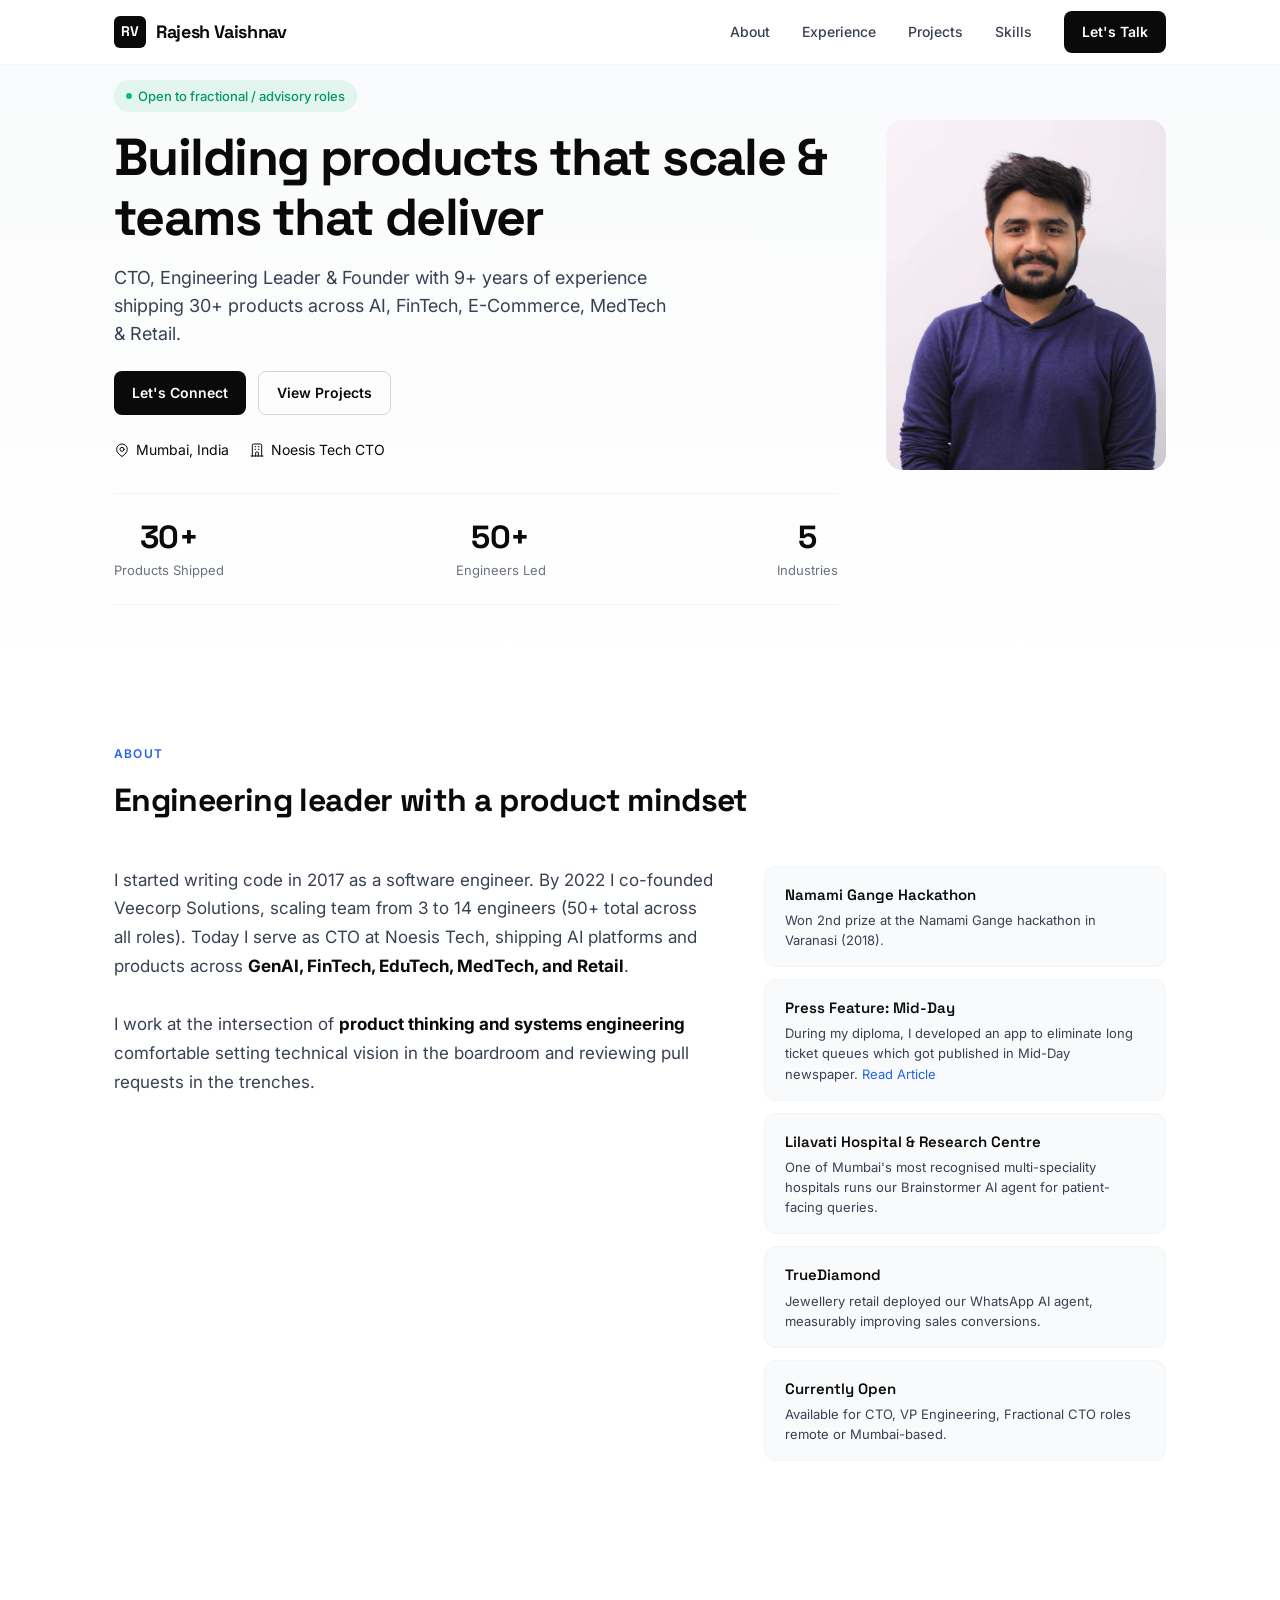
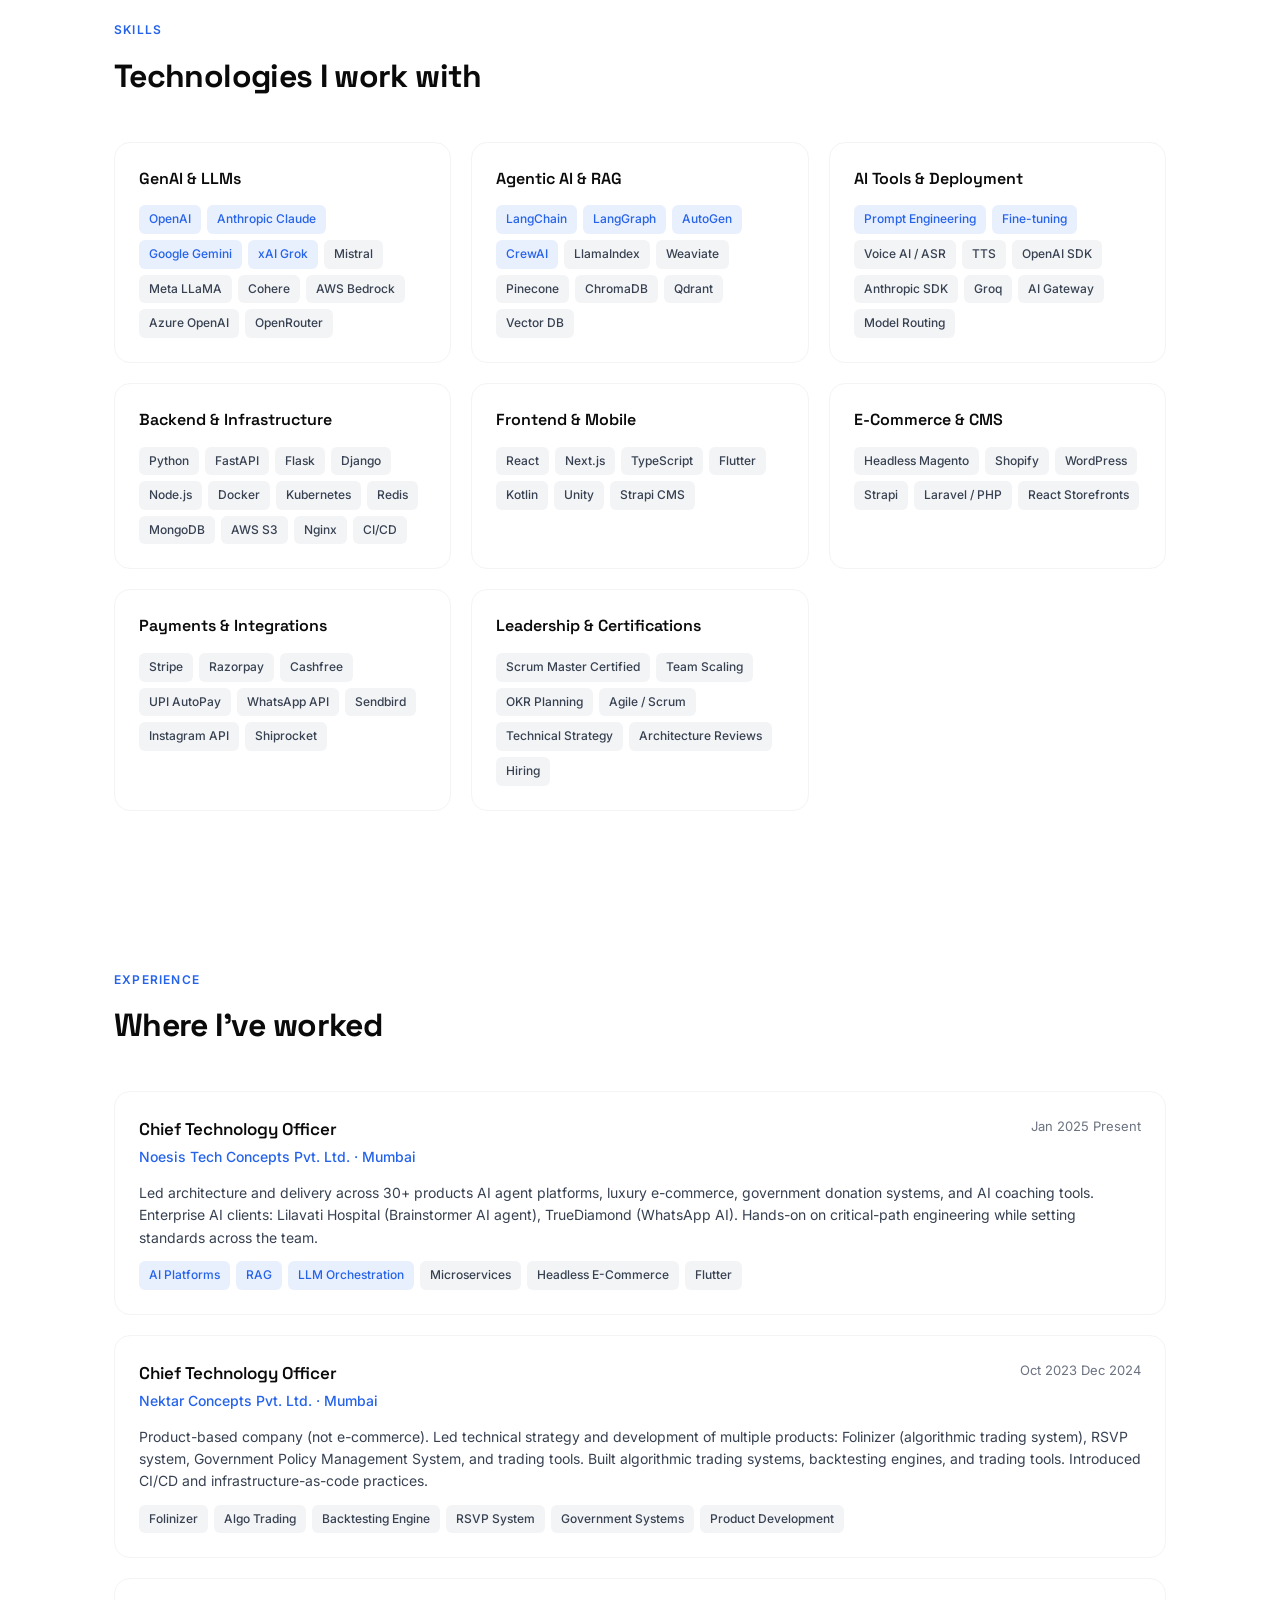
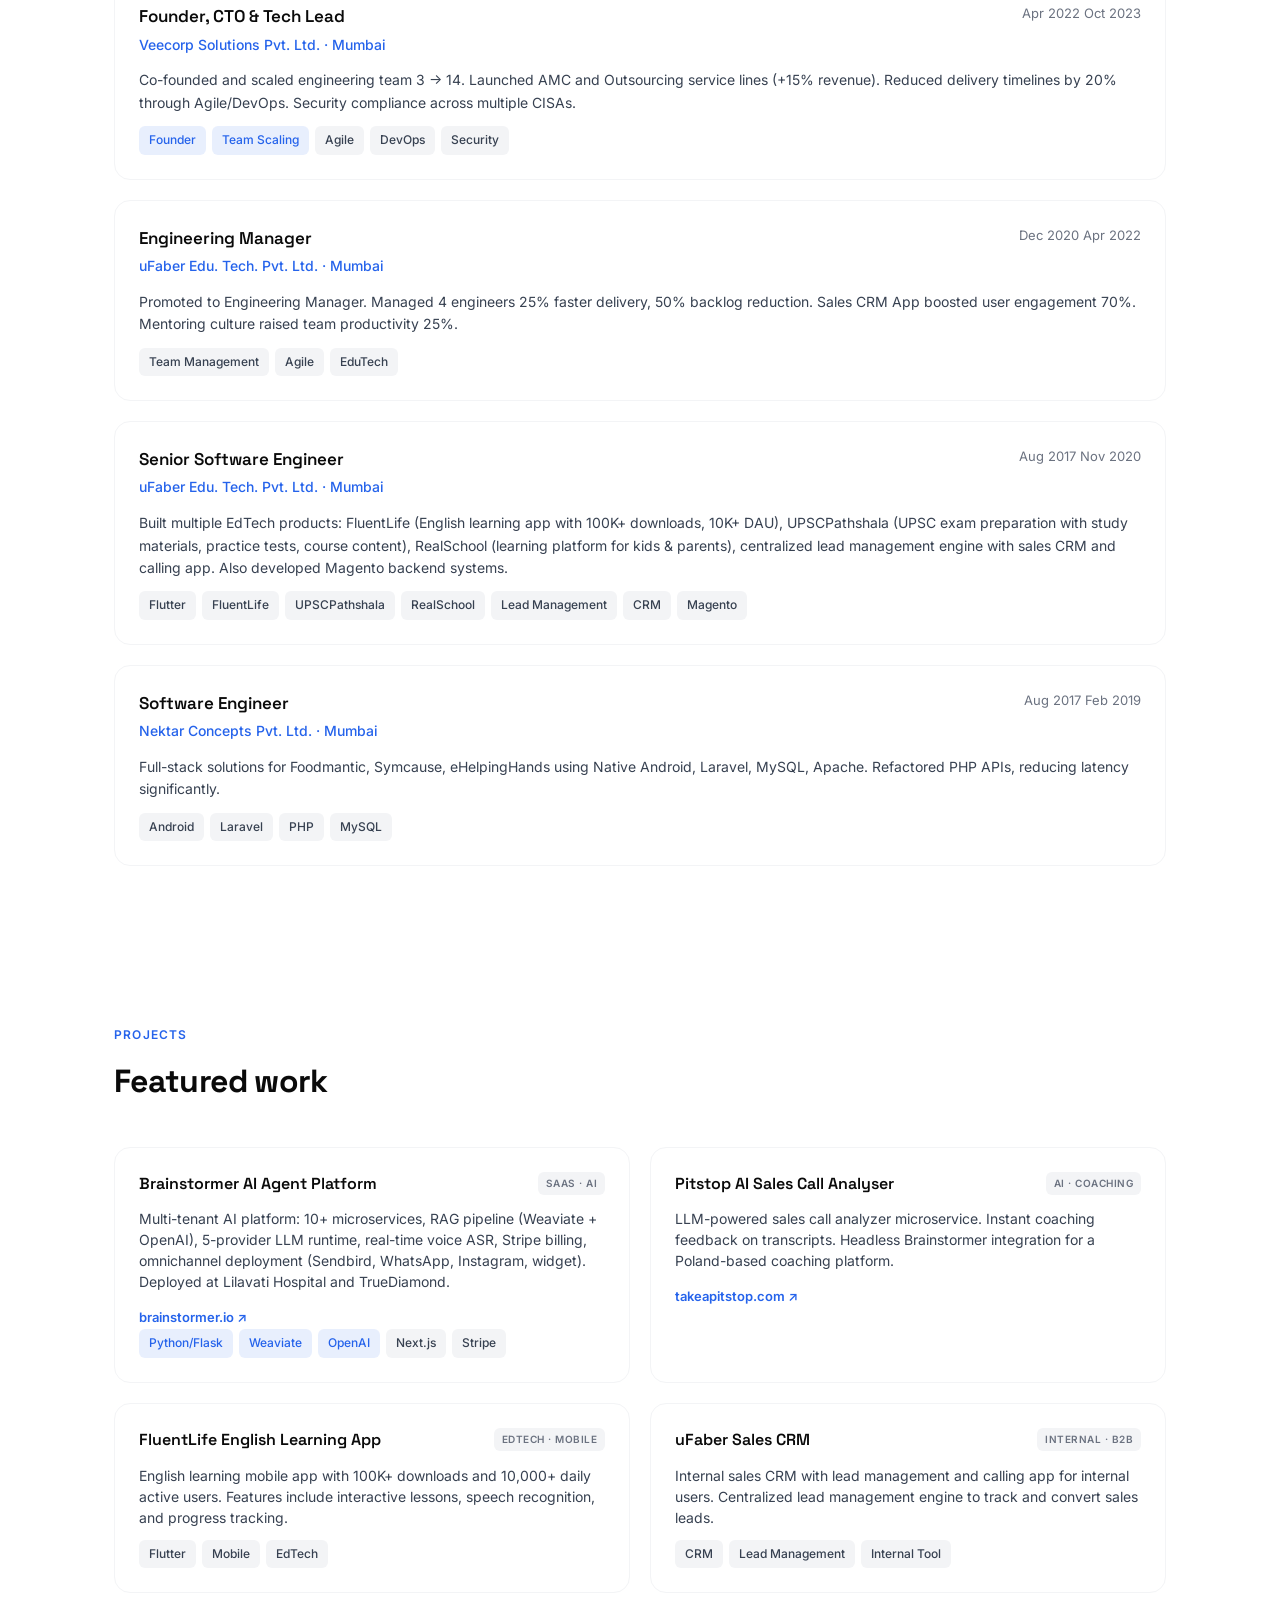
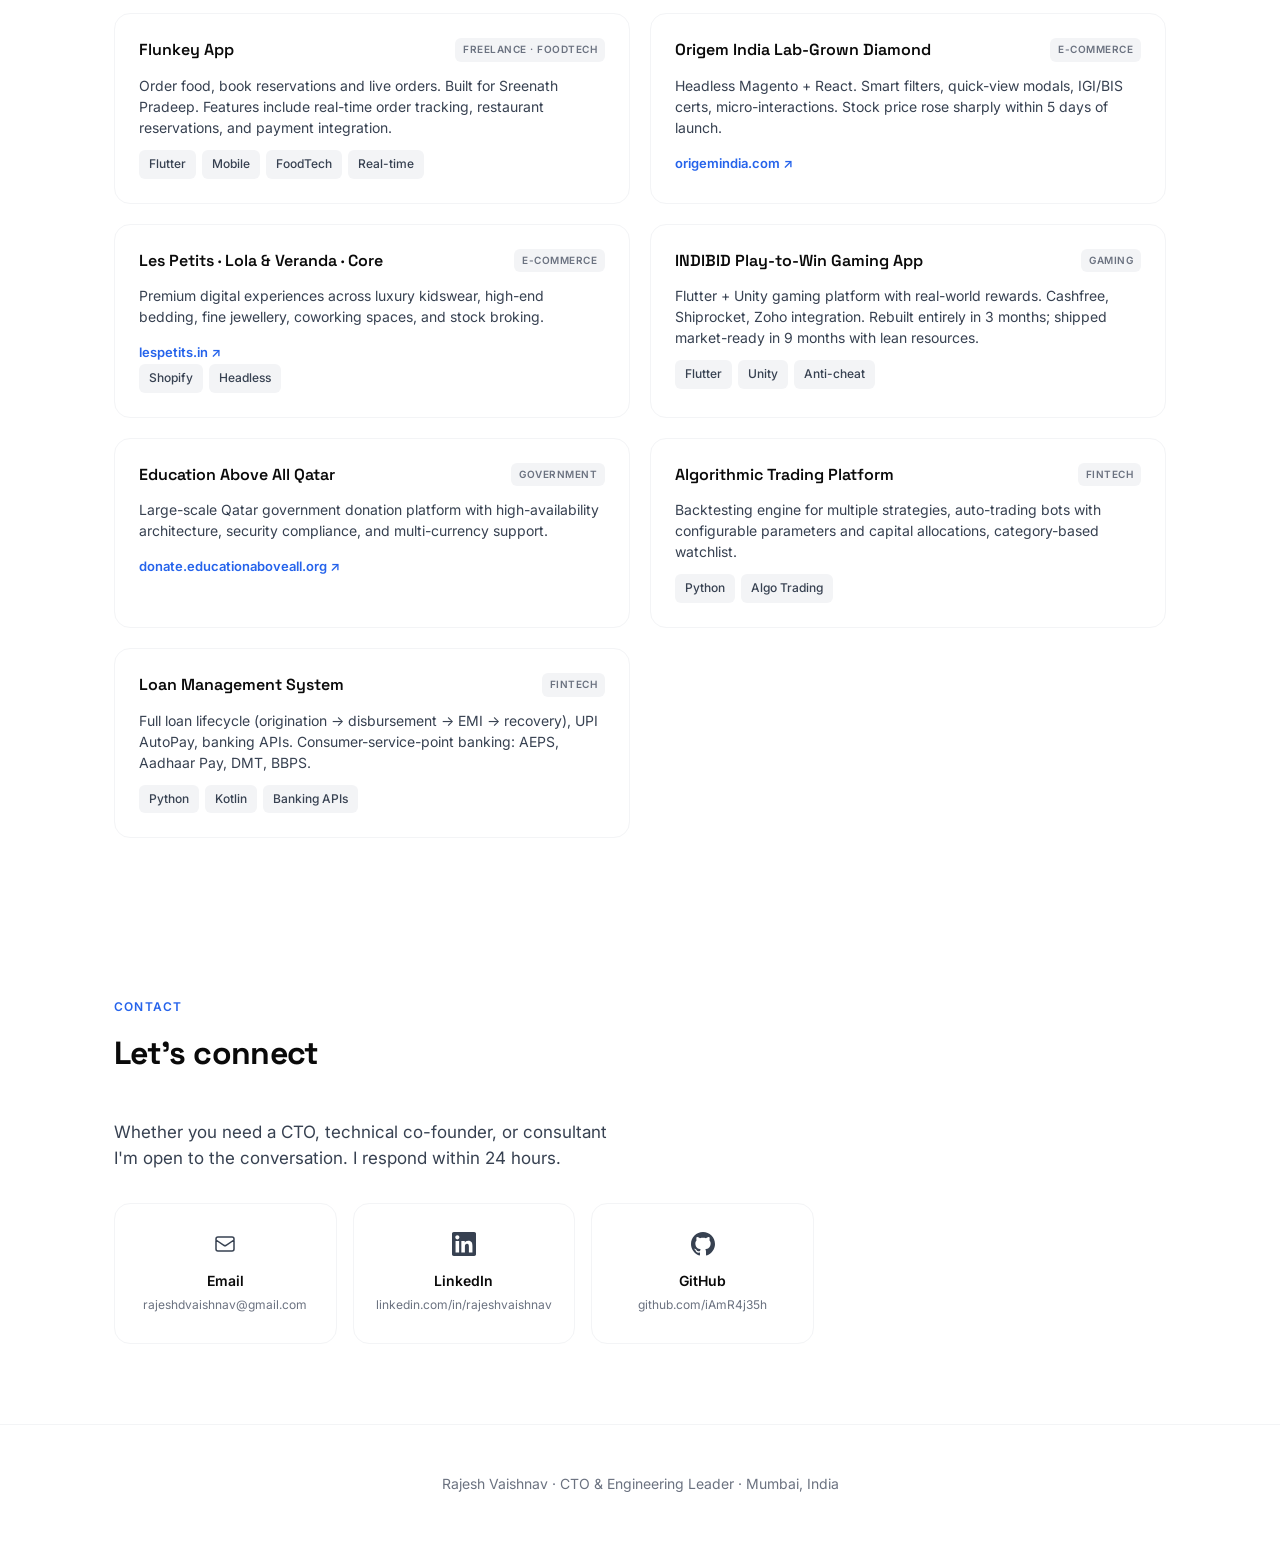
==== commit dbf88eca: "Update Open to opportunities badge" ====
--- a/index.html
+++ b/index.html
@@ -601,7 +601,7 @@
           <div class="hero-content">
             <div class="hero-badge">
               <span class="dot"></span>
-              Open to opportunities
+              Open to fractional / advisory roles
             </div>
             <h1>Building products that scale & teams that deliver</h1>
             <p>CTO, Engineering Leader & Founder with 9+ years of experience shipping 30+ products across AI, FinTech, E-Commerce, MedTech & Retail.</p>
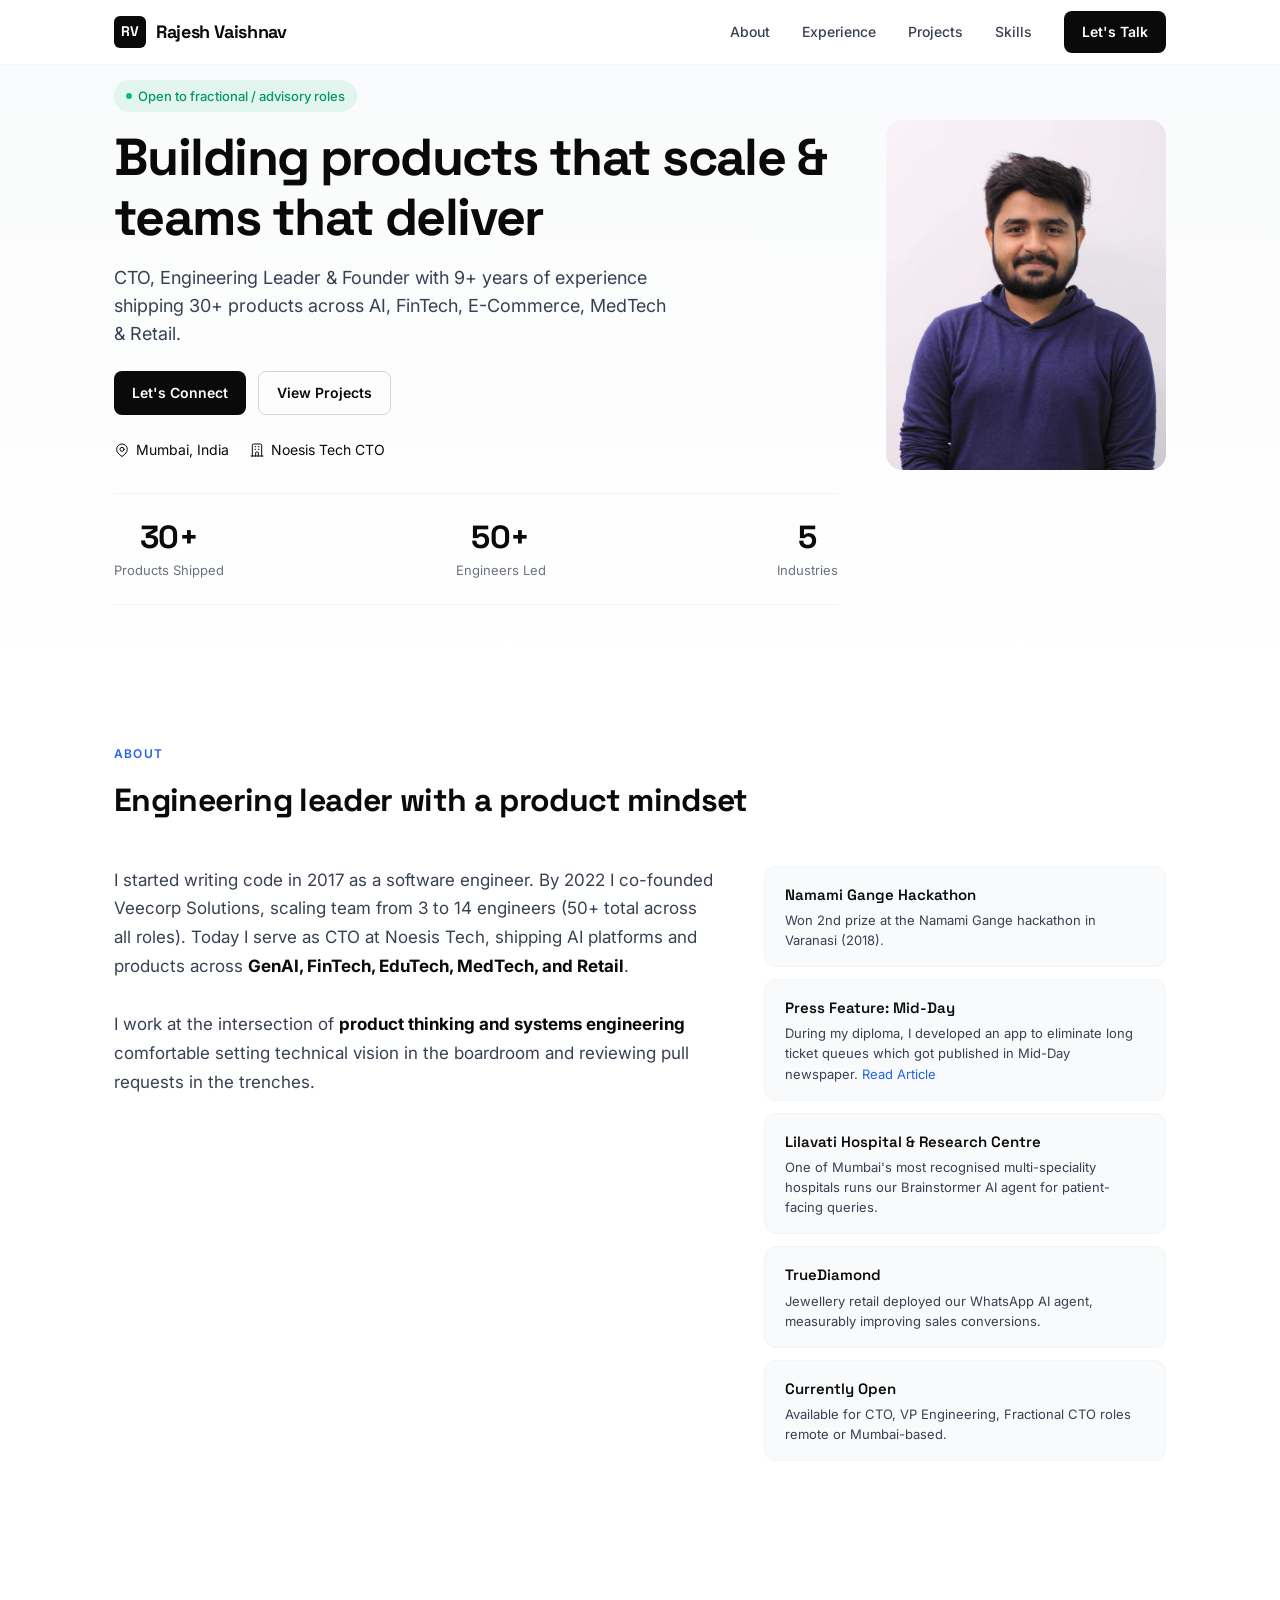
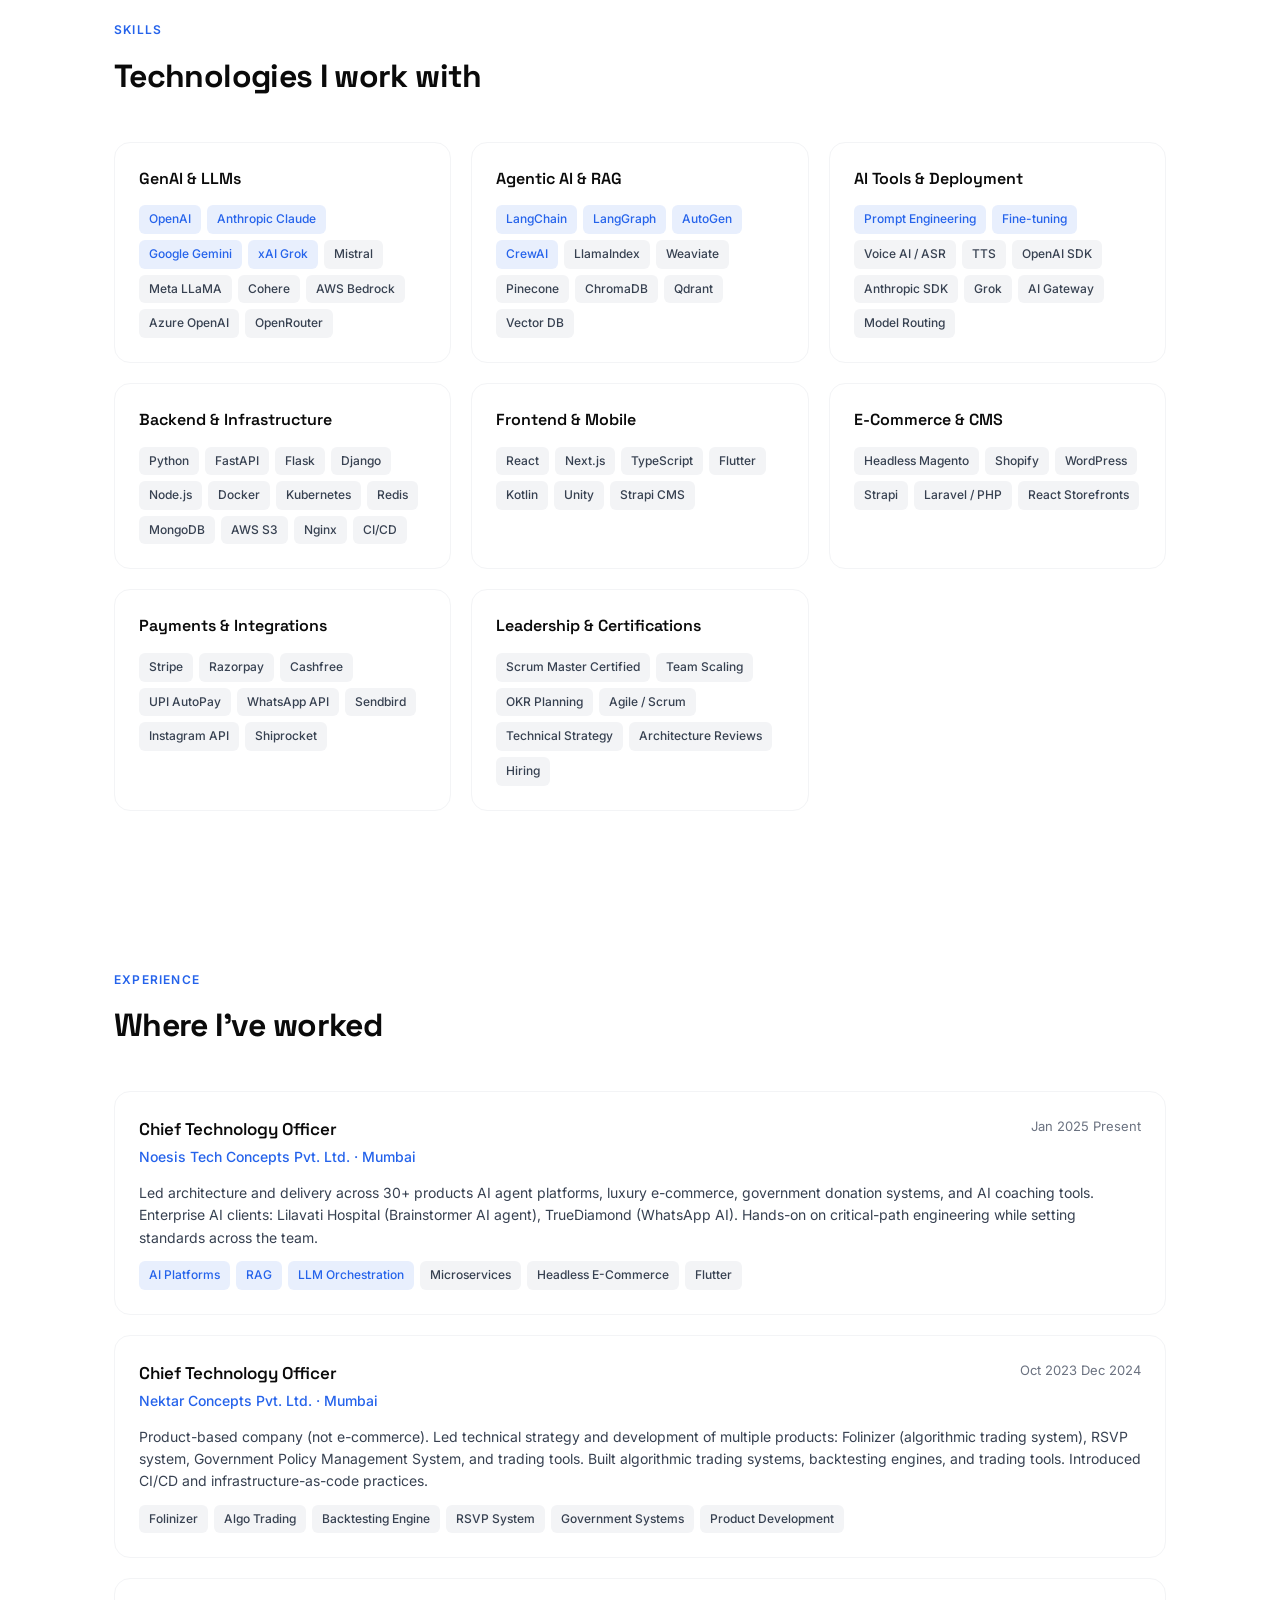
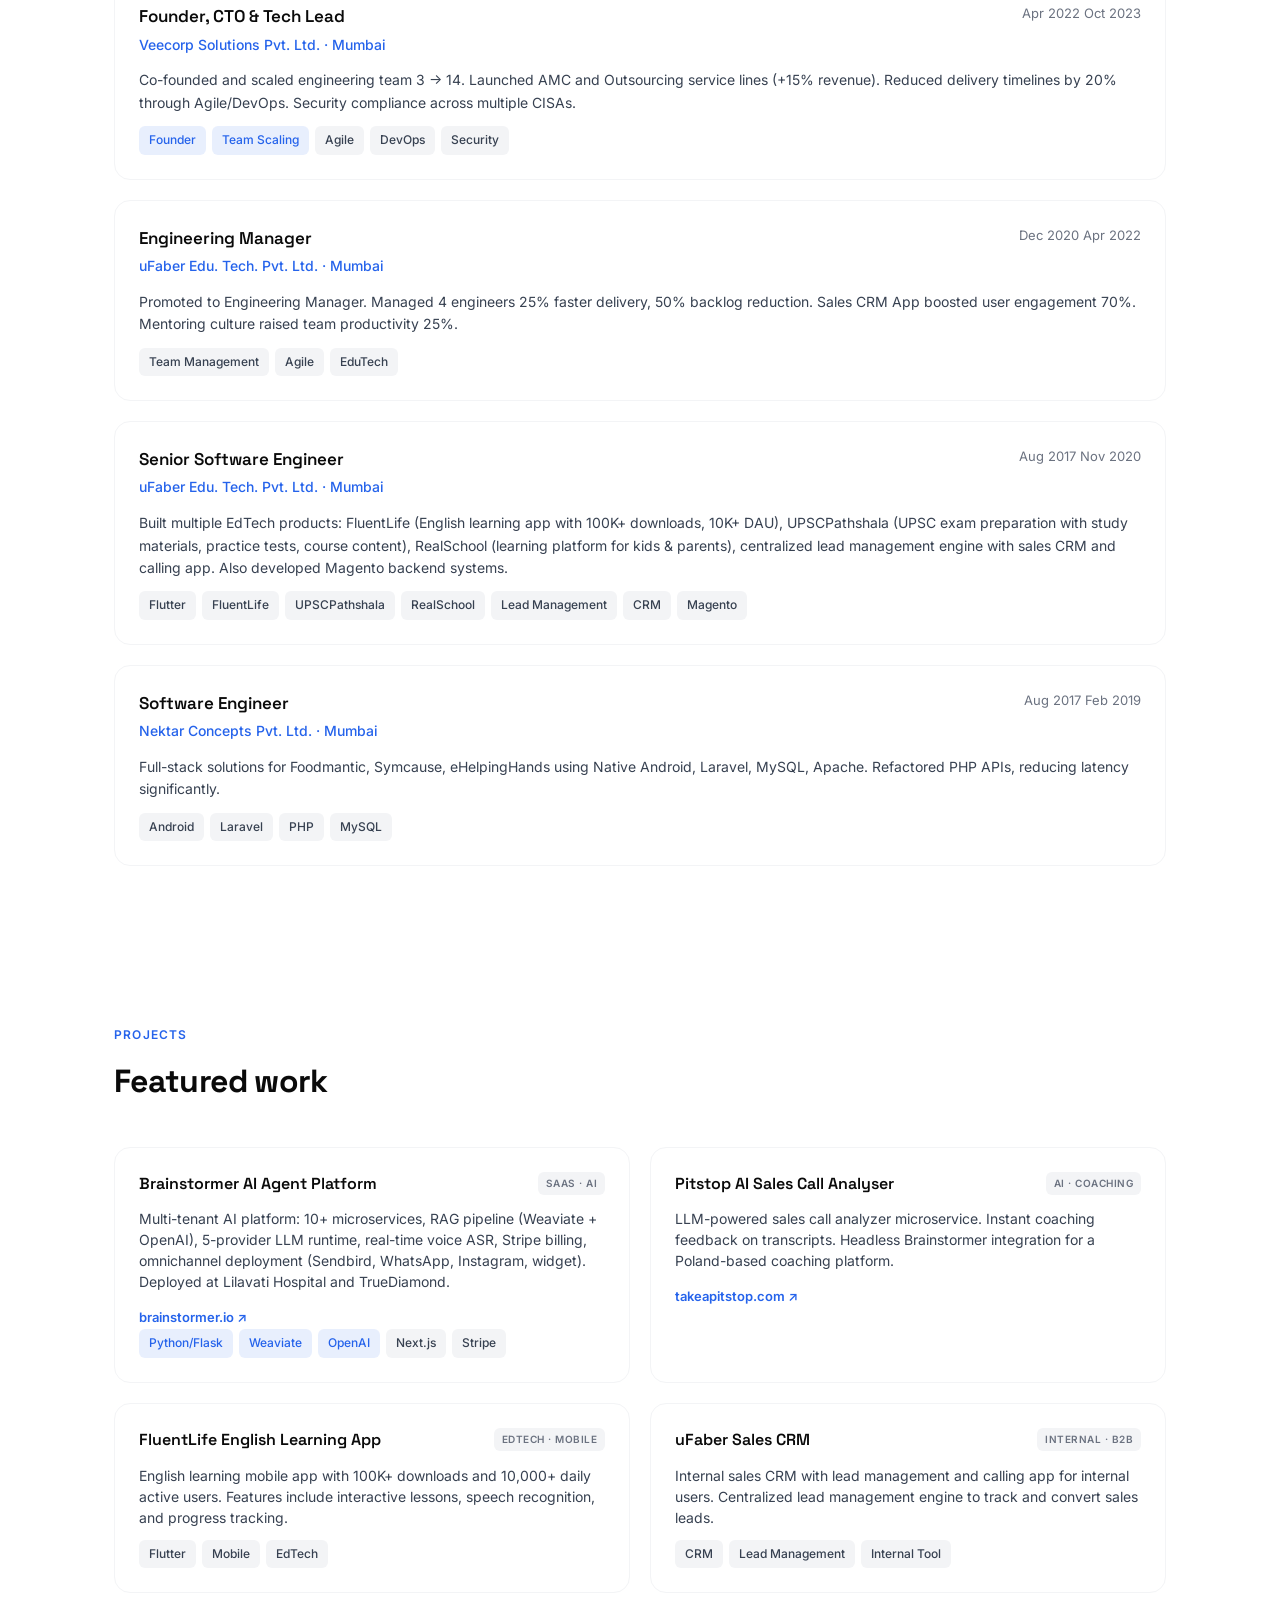
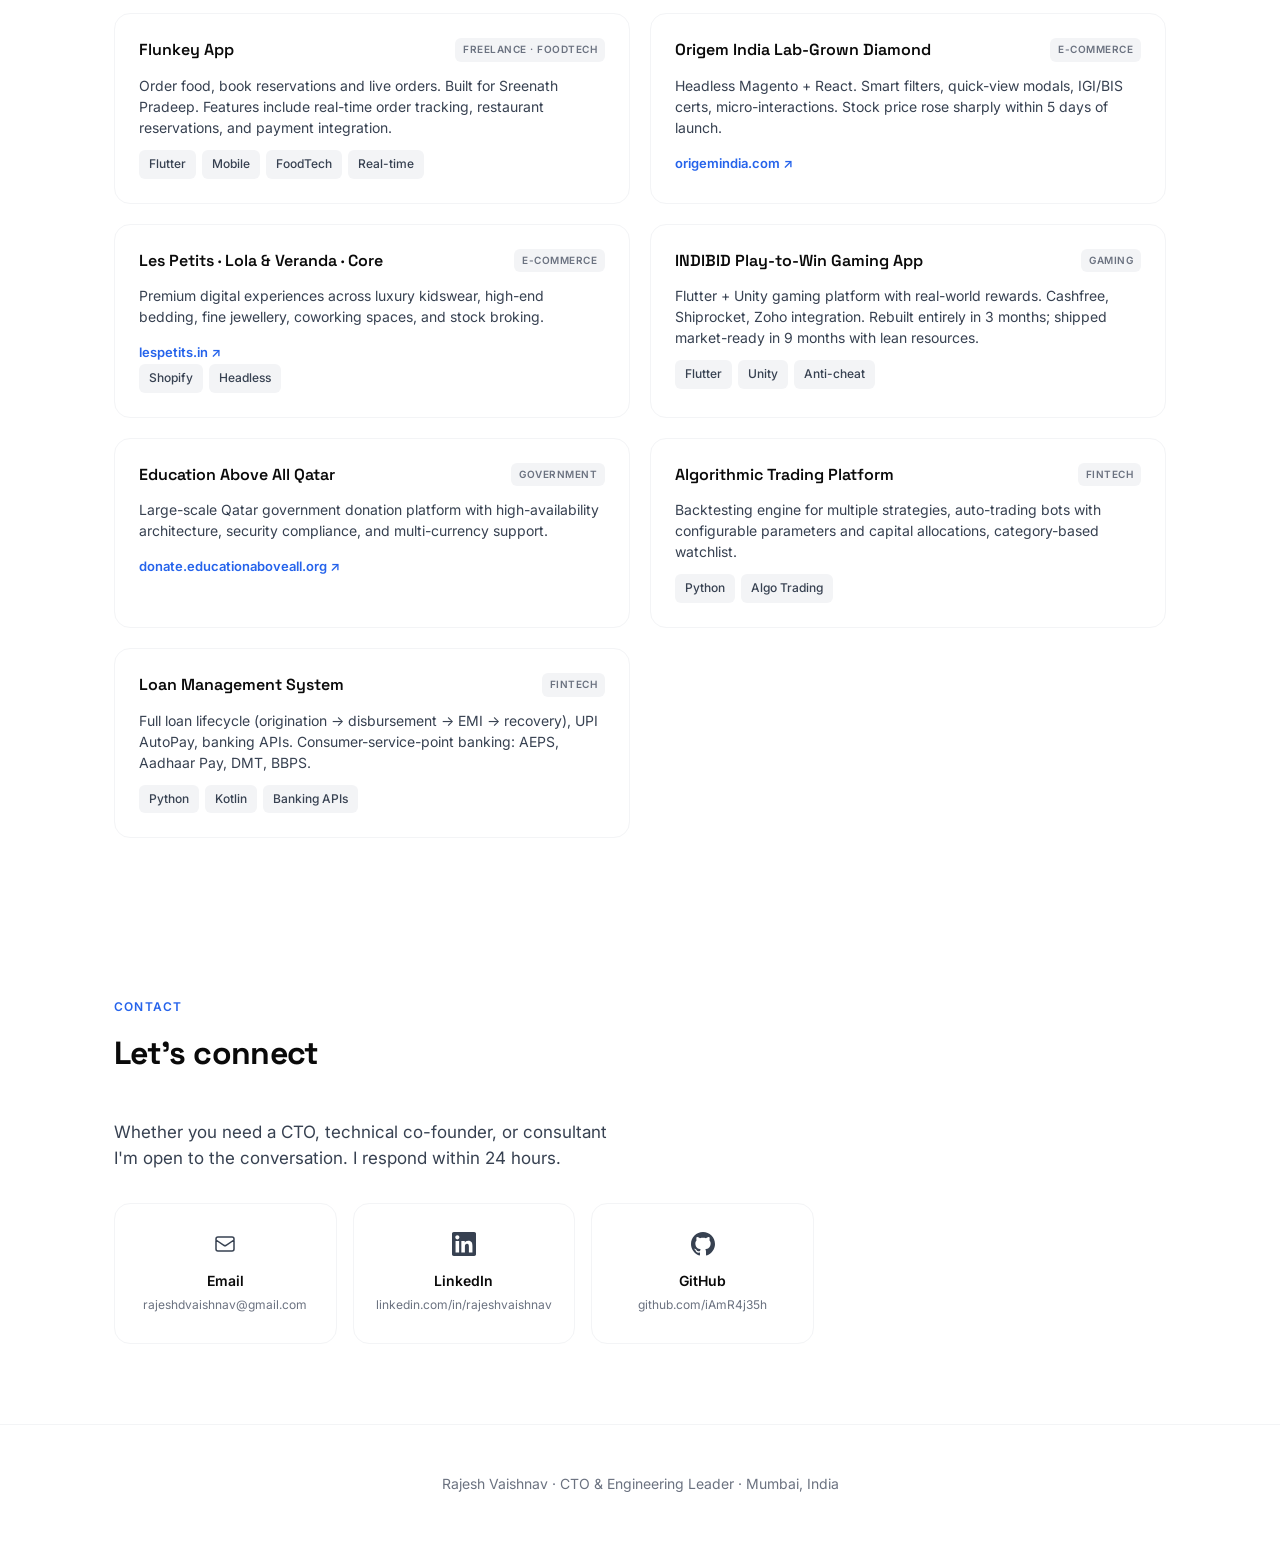
==== commit eaf8aa3c: "Fix Groq to Grok" ====
--- a/index.html
+++ b/index.html
@@ -733,7 +733,7 @@
               <span class="skill-tag">TTS</span>
               <span class="skill-tag">OpenAI SDK</span>
               <span class="skill-tag">Anthropic SDK</span>
-              <span class="skill-tag">Groq</span>
+              <span class="skill-tag">Grok</span>
               <span class="skill-tag">AI Gateway</span>
               <span class="skill-tag">Model Routing</span>
             </div>
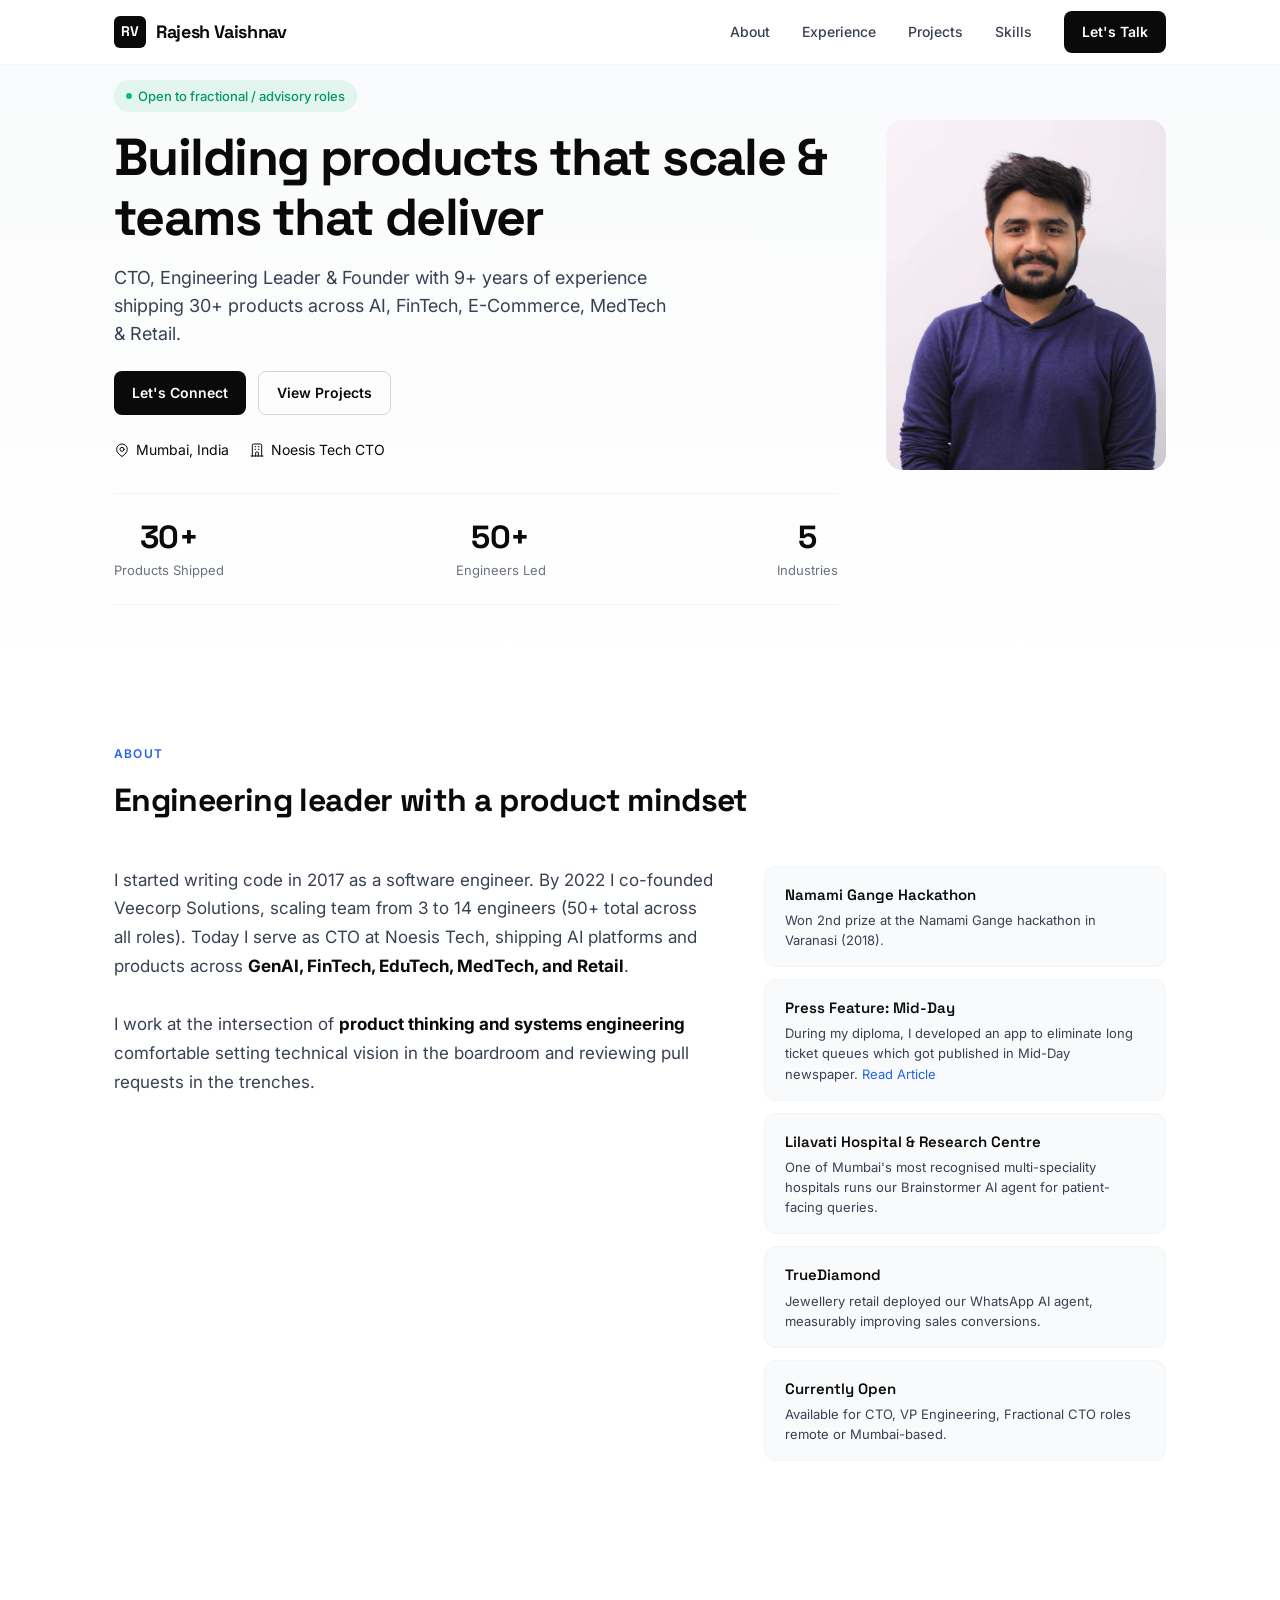
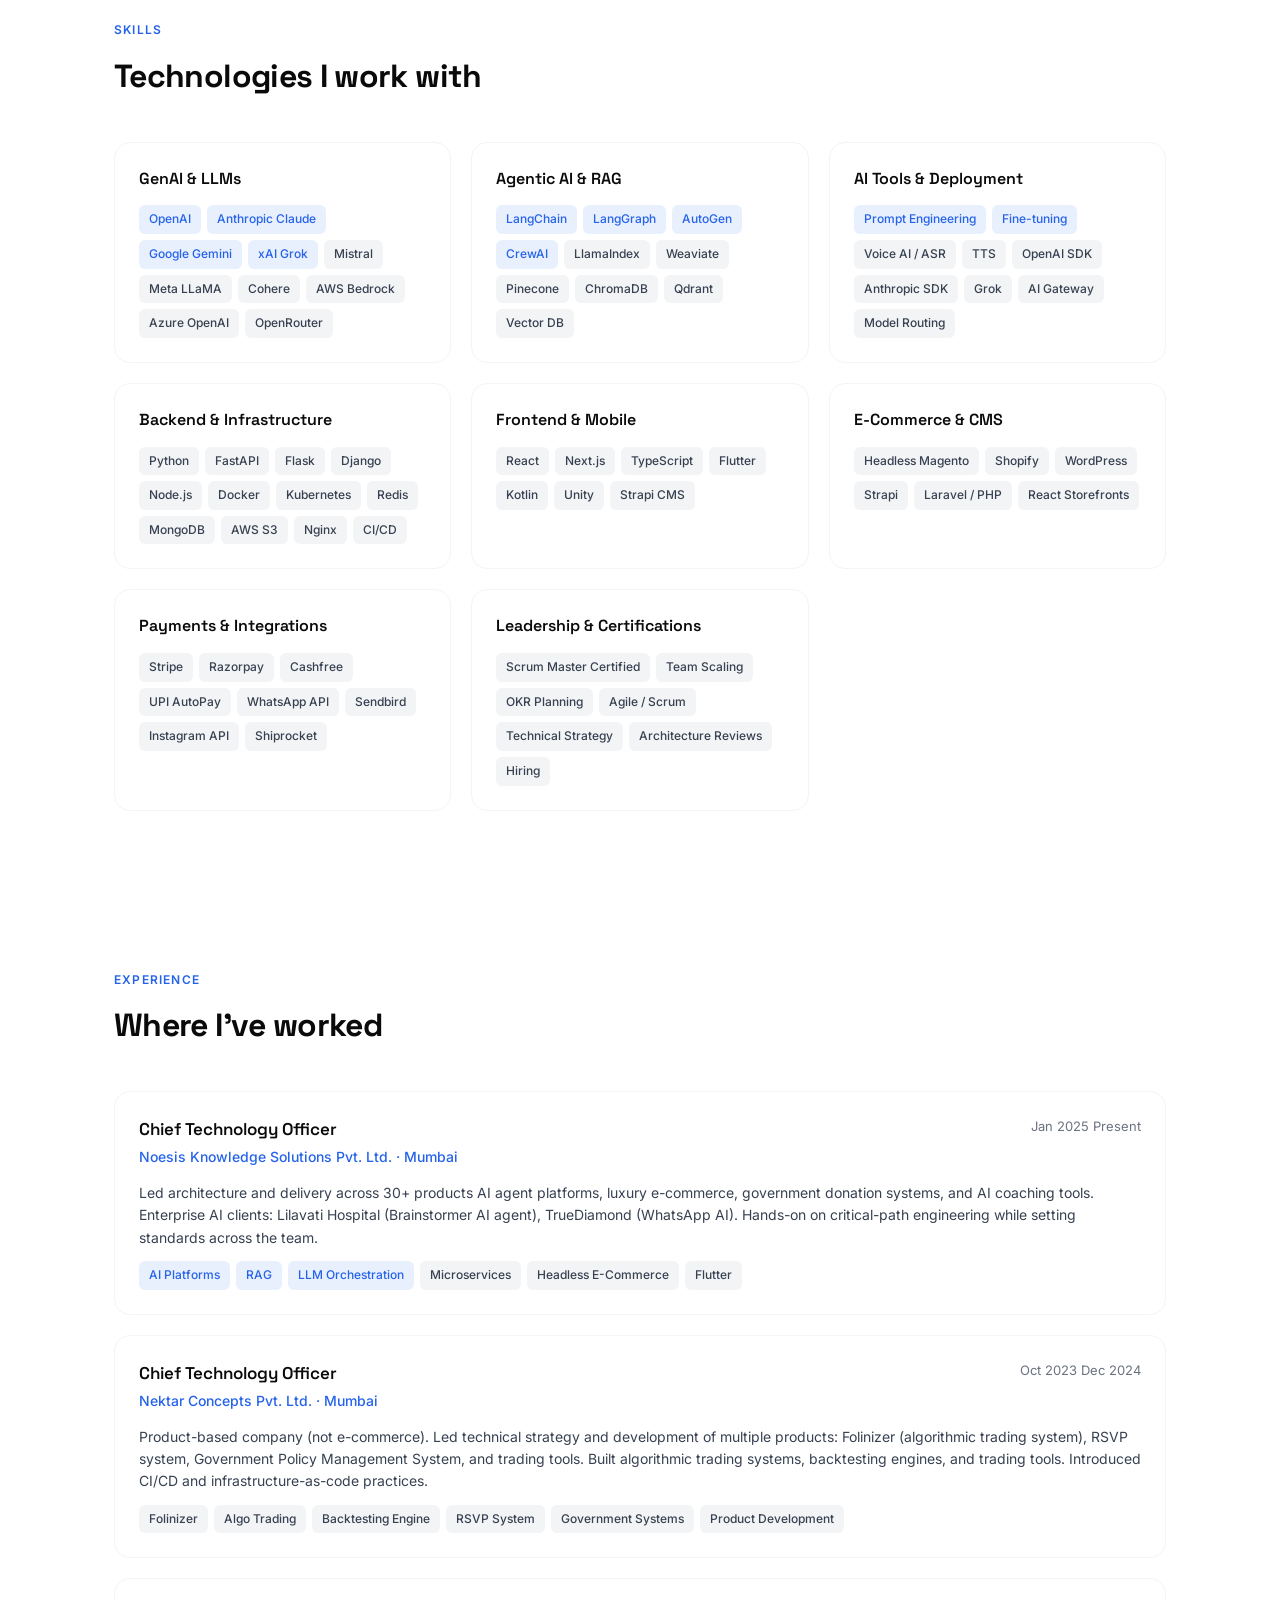
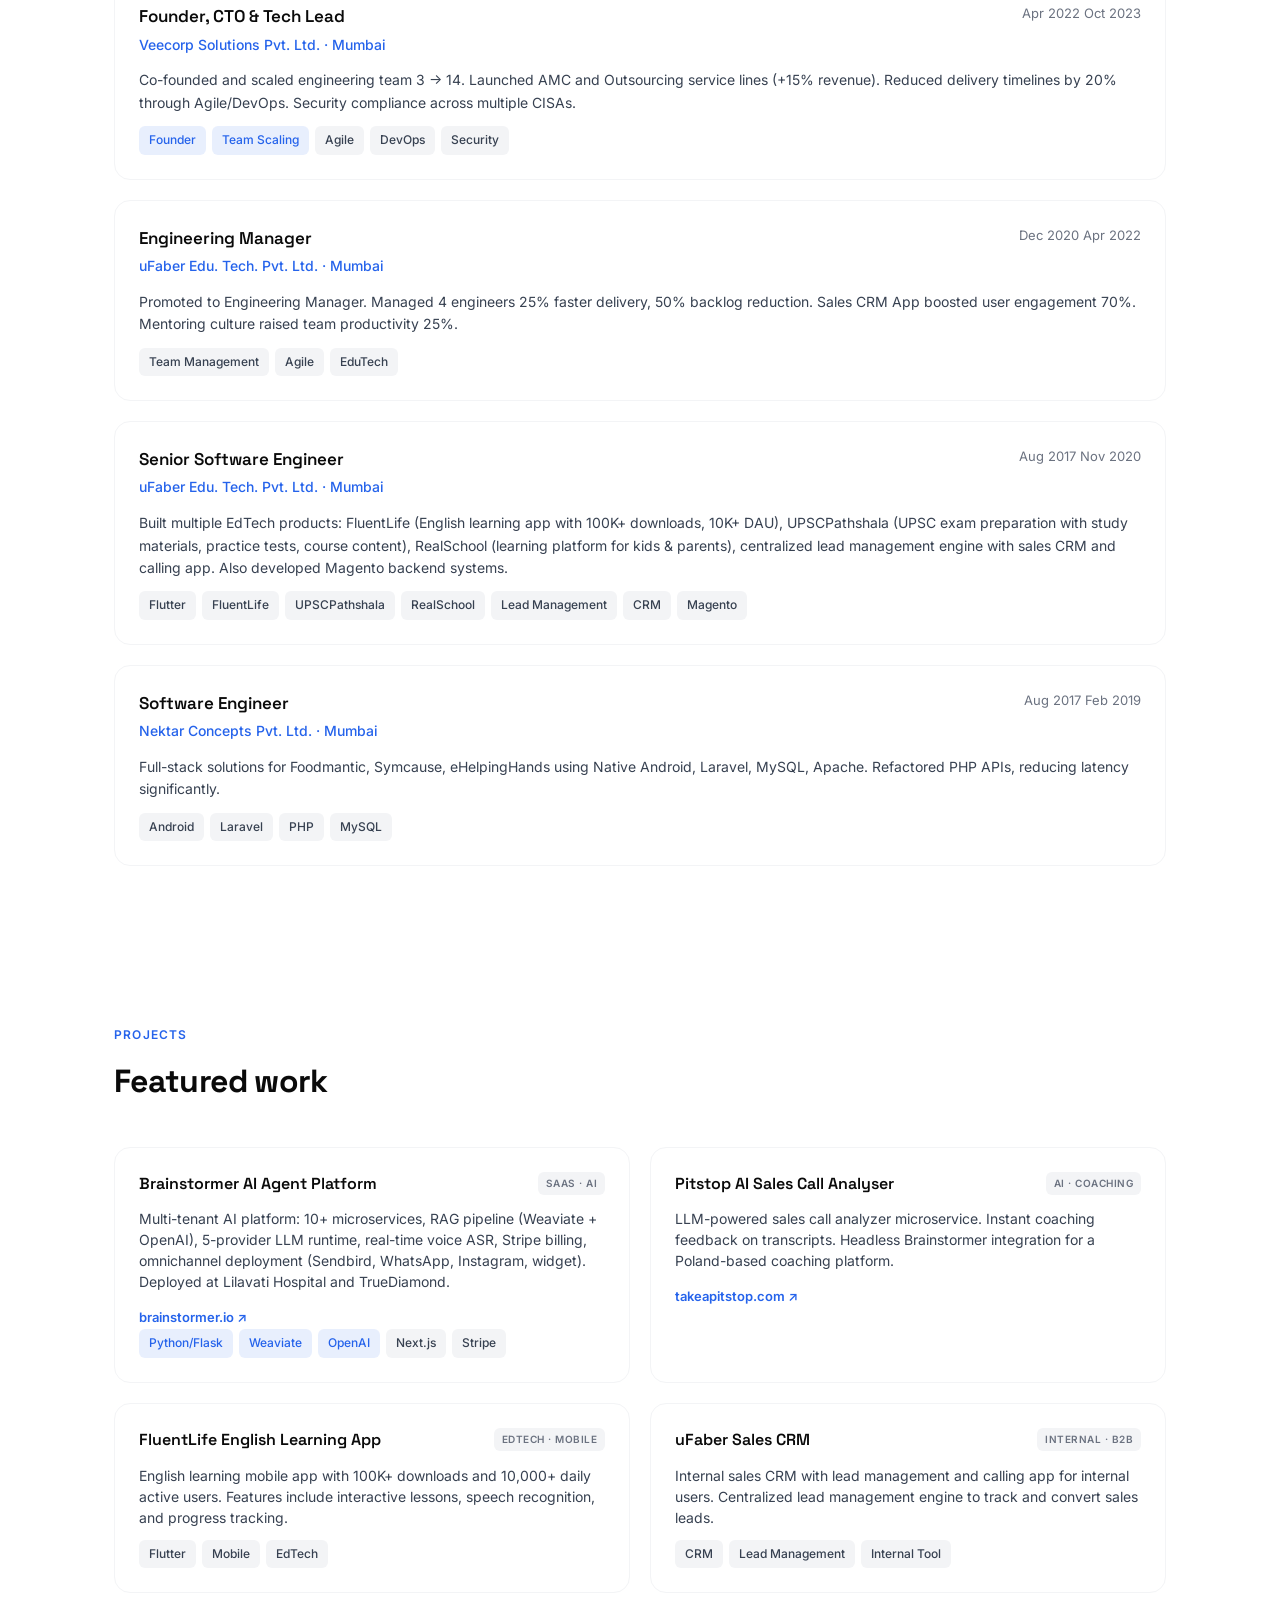
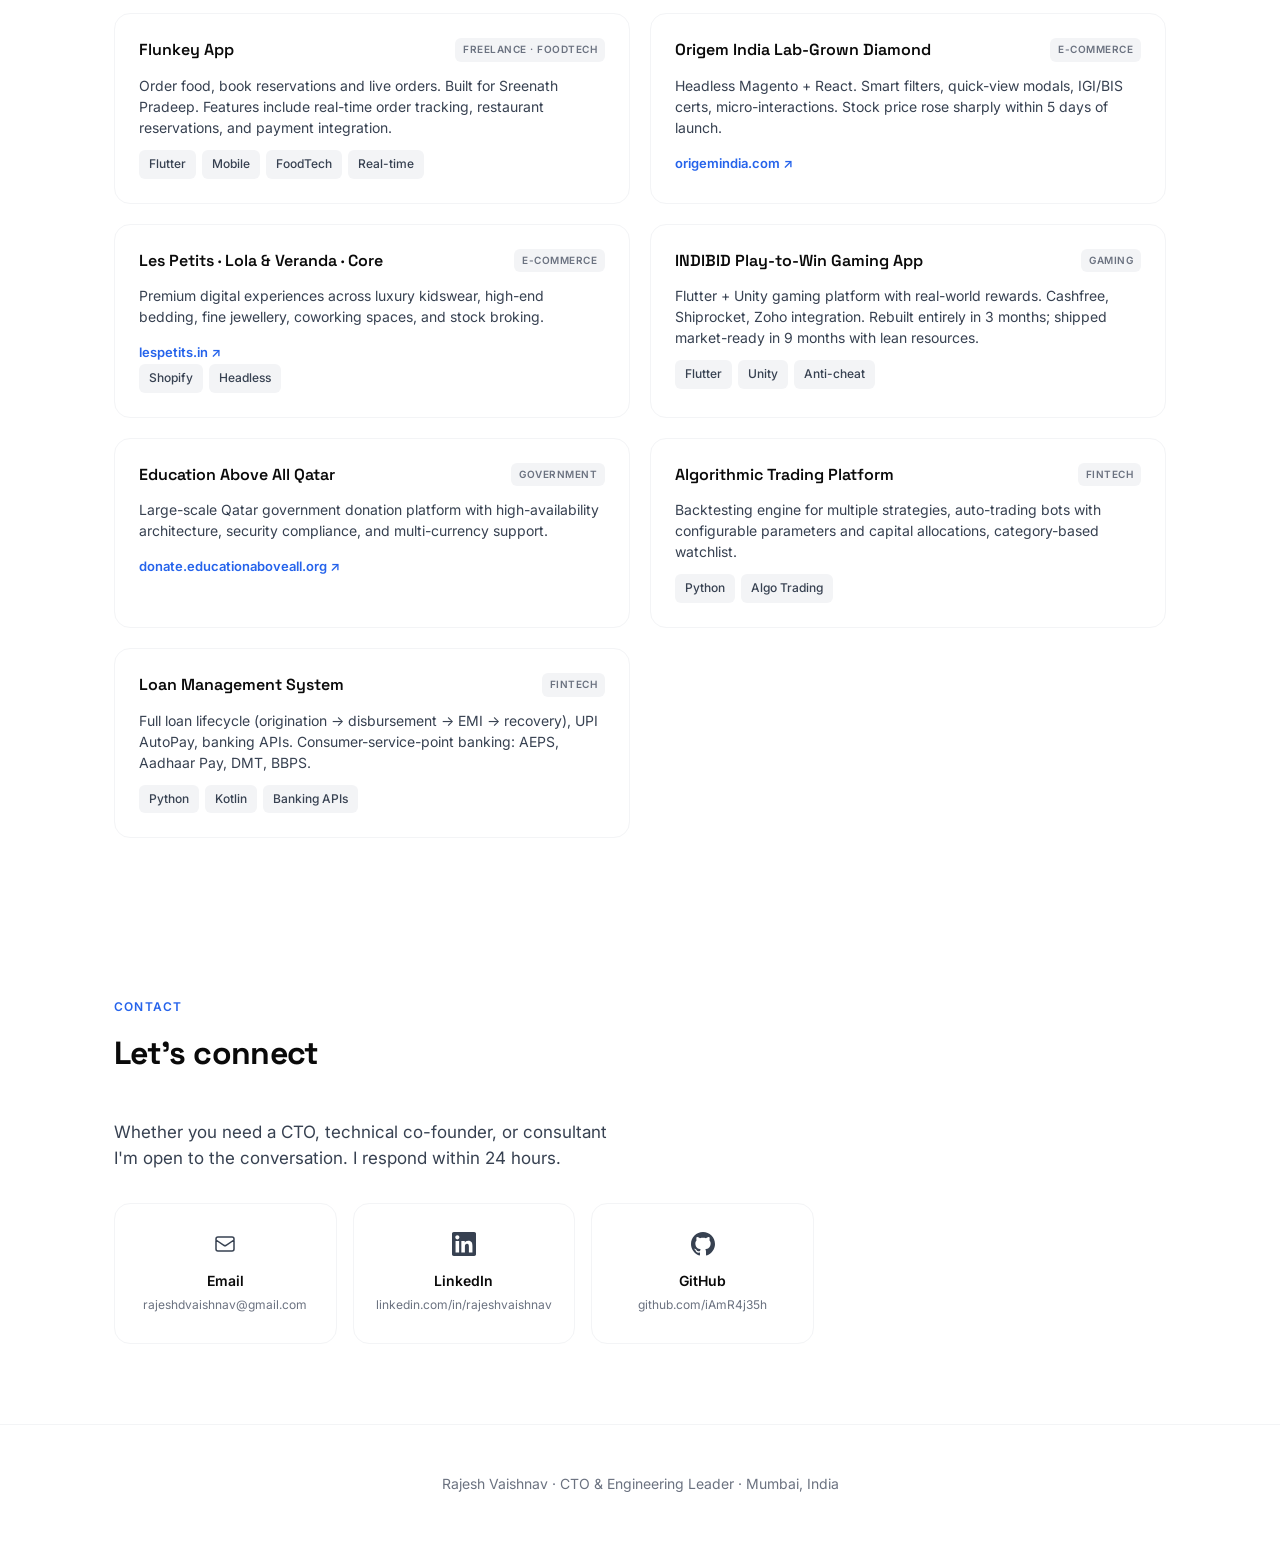
==== commit 0d583df4: "Update Noesis company name to Knowledge Solutions Corrected company name from "Noesis Tech Concepts " ====
--- a/index.html
+++ b/index.html
@@ -826,7 +826,7 @@
               <div class="exp-header">
                 <div>
                   <h4>Chief Technology Officer</h4>
-                  <div class="exp-company">Noesis Tech Concepts Pvt. Ltd. · Mumbai</div>
+                  <div class="exp-company">Noesis Knowledge Solutions Pvt. Ltd. · Mumbai</div>
                 </div>
                 <div class="exp-year">Jan 2025 Present</div>
               </div>
